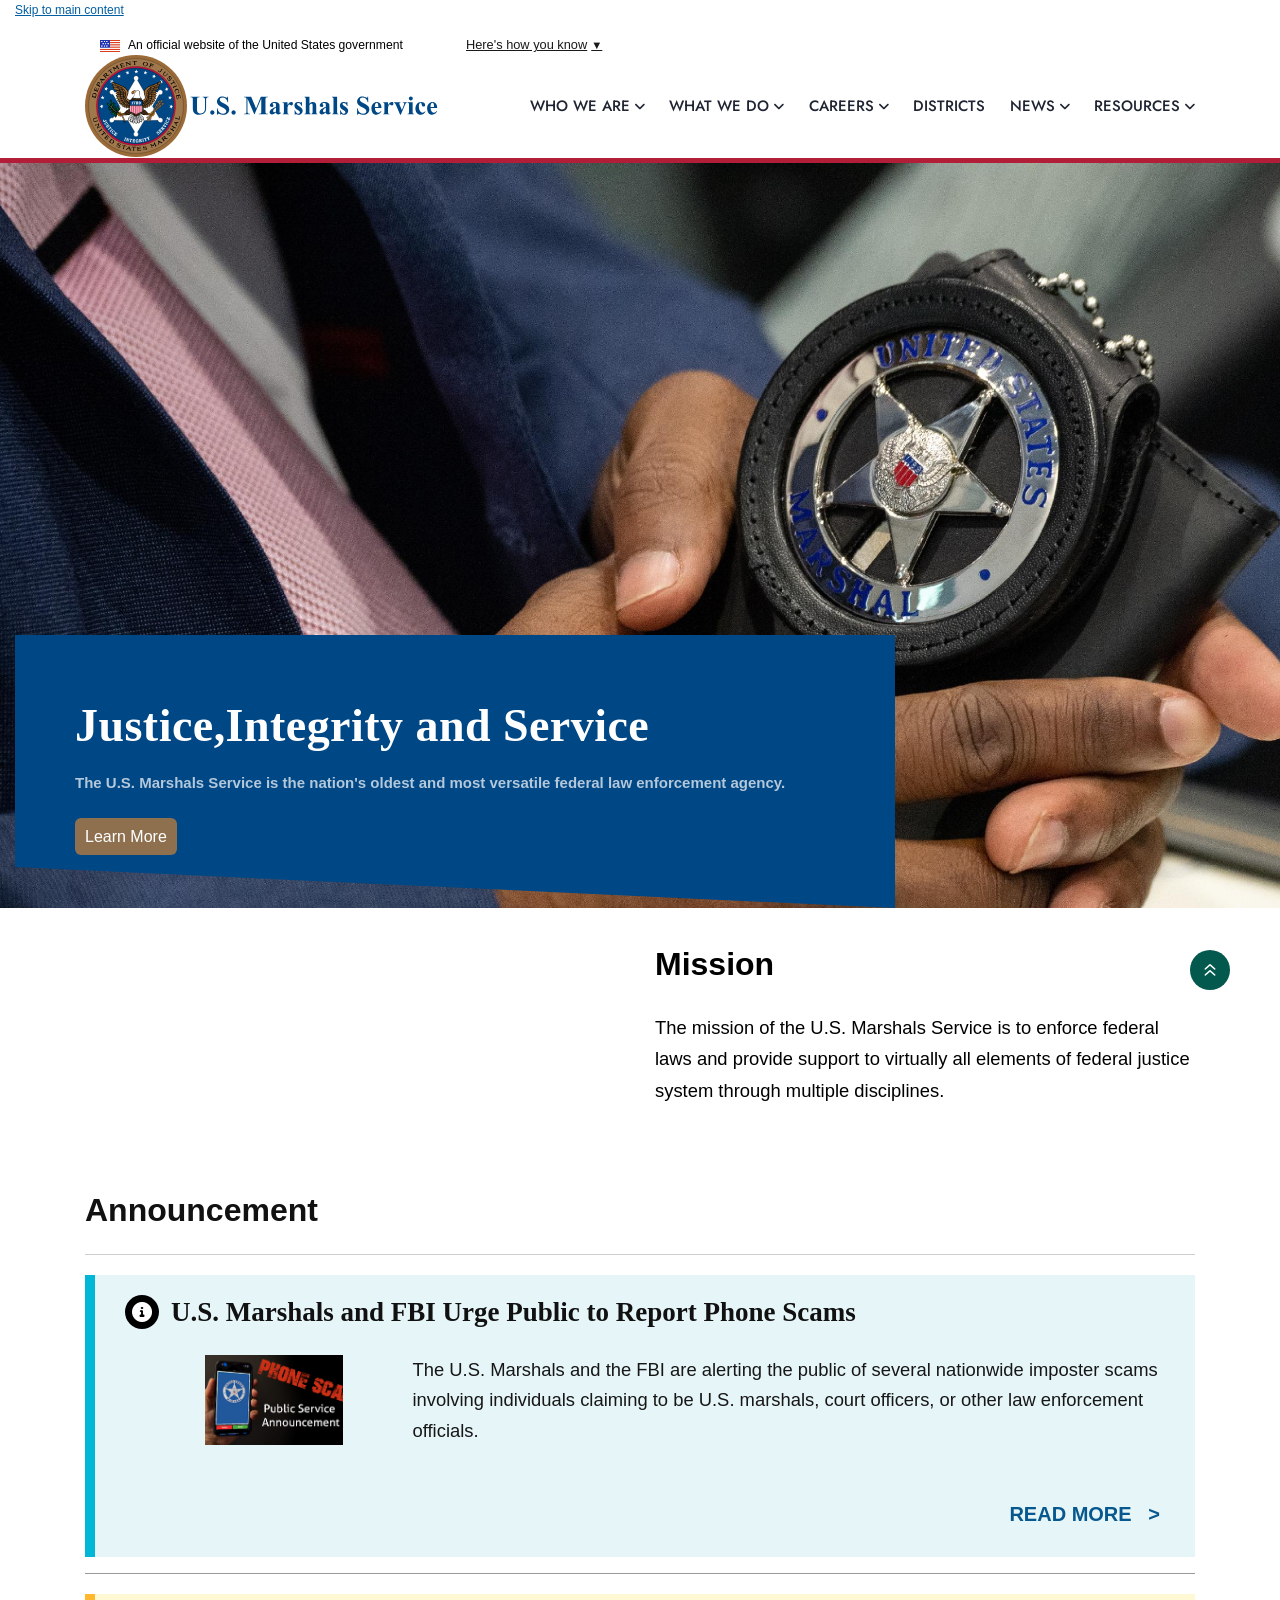
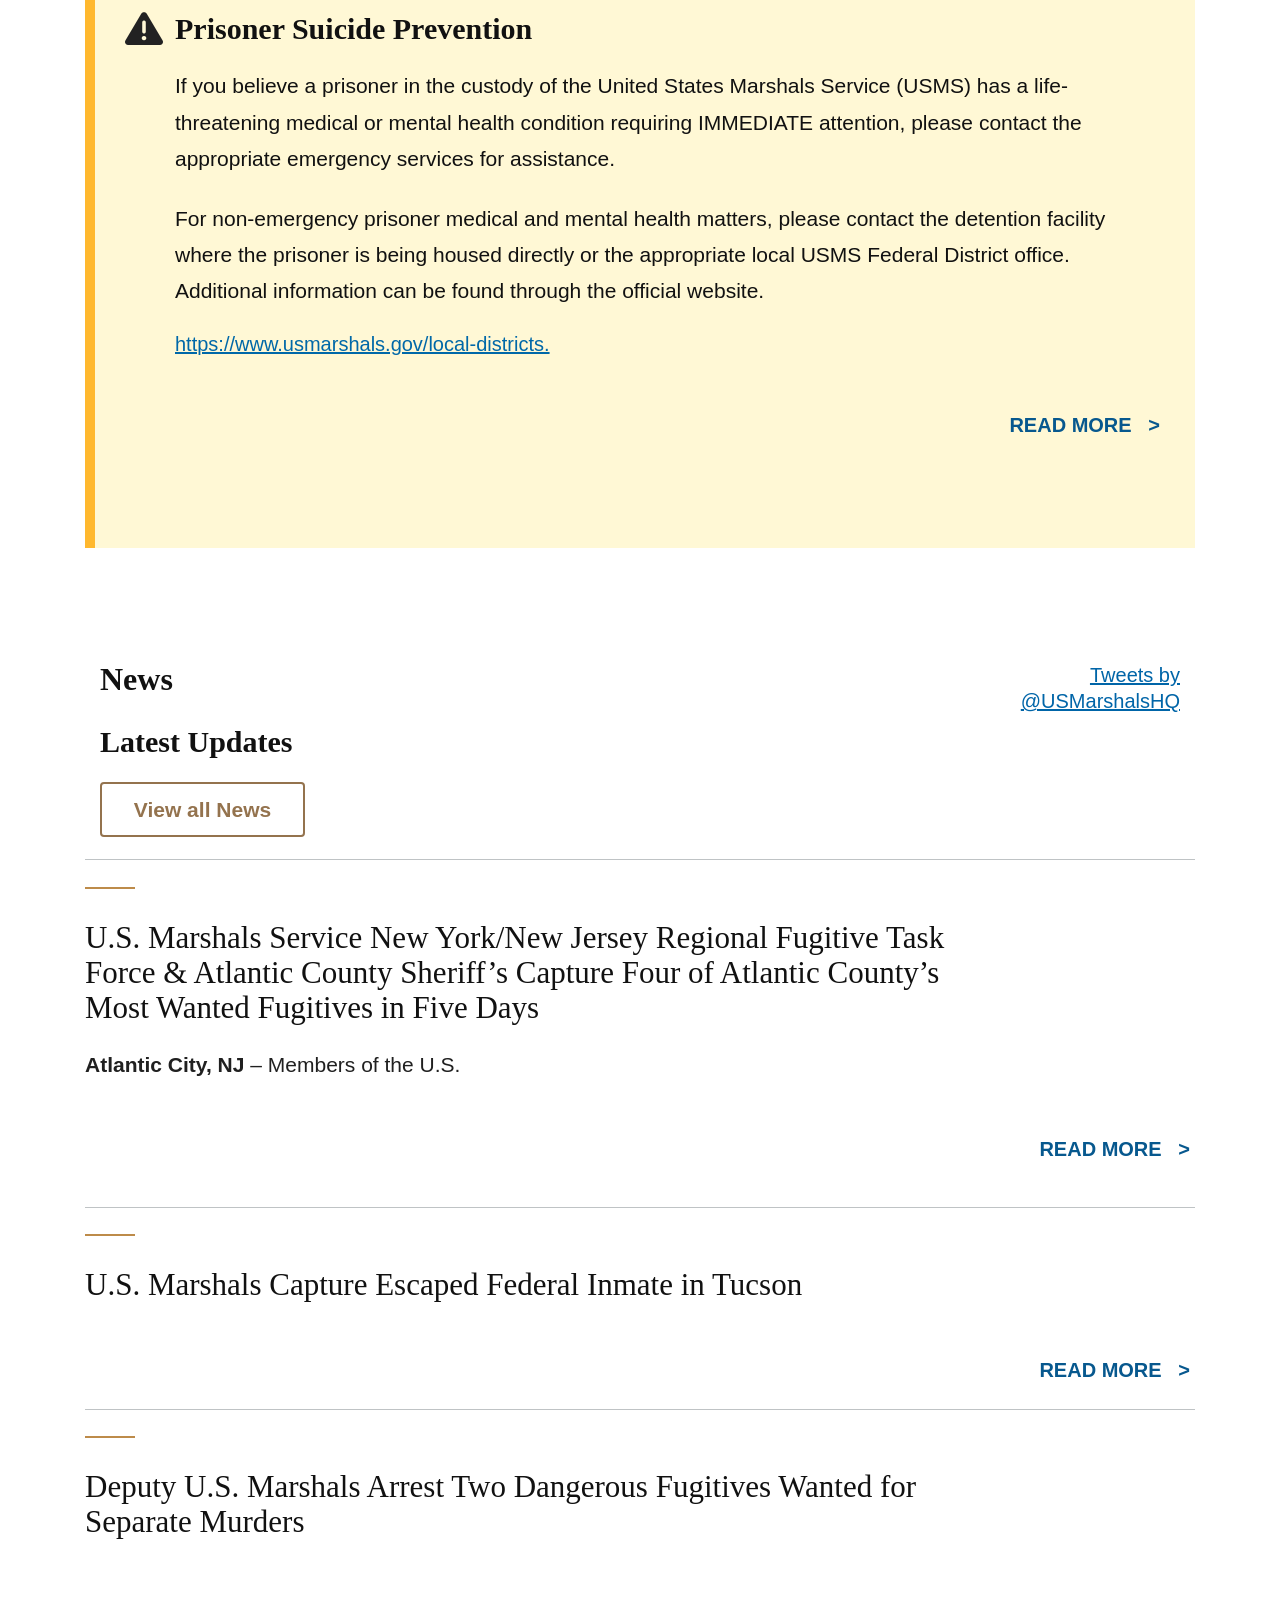
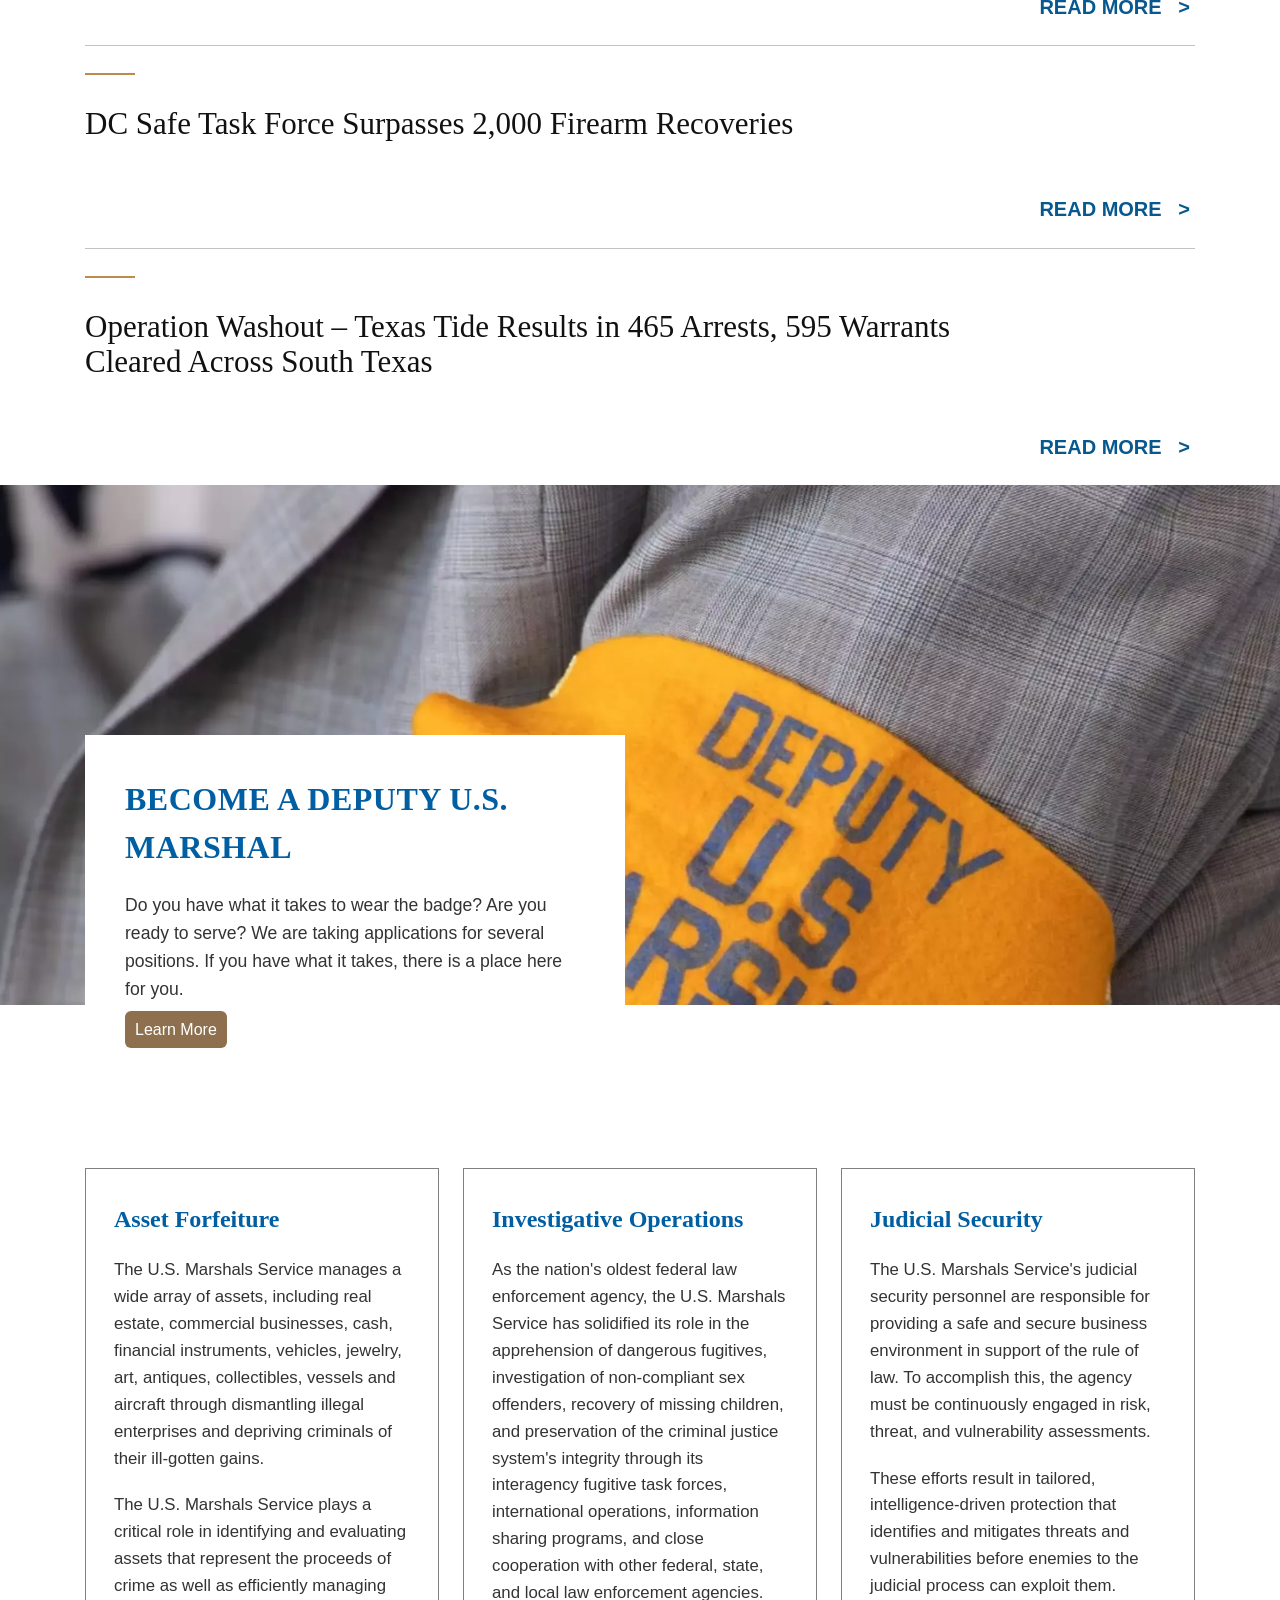
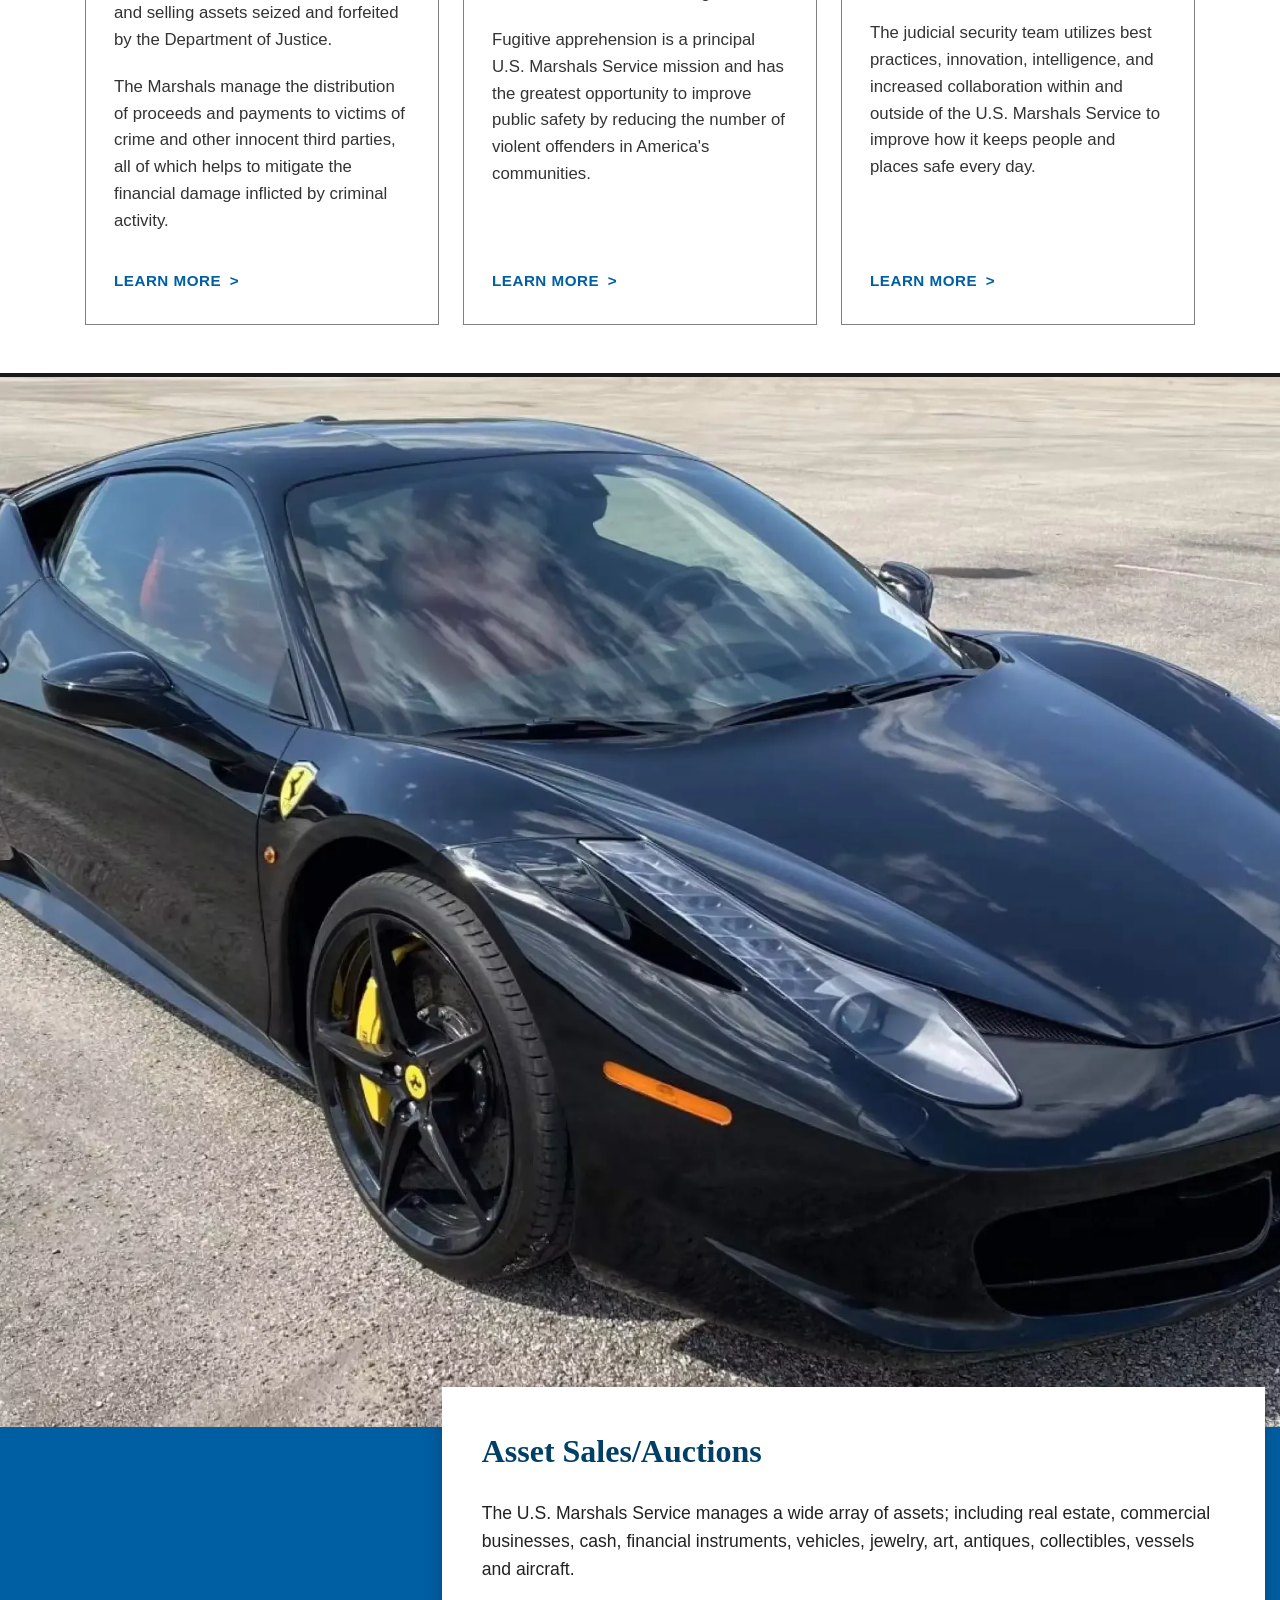
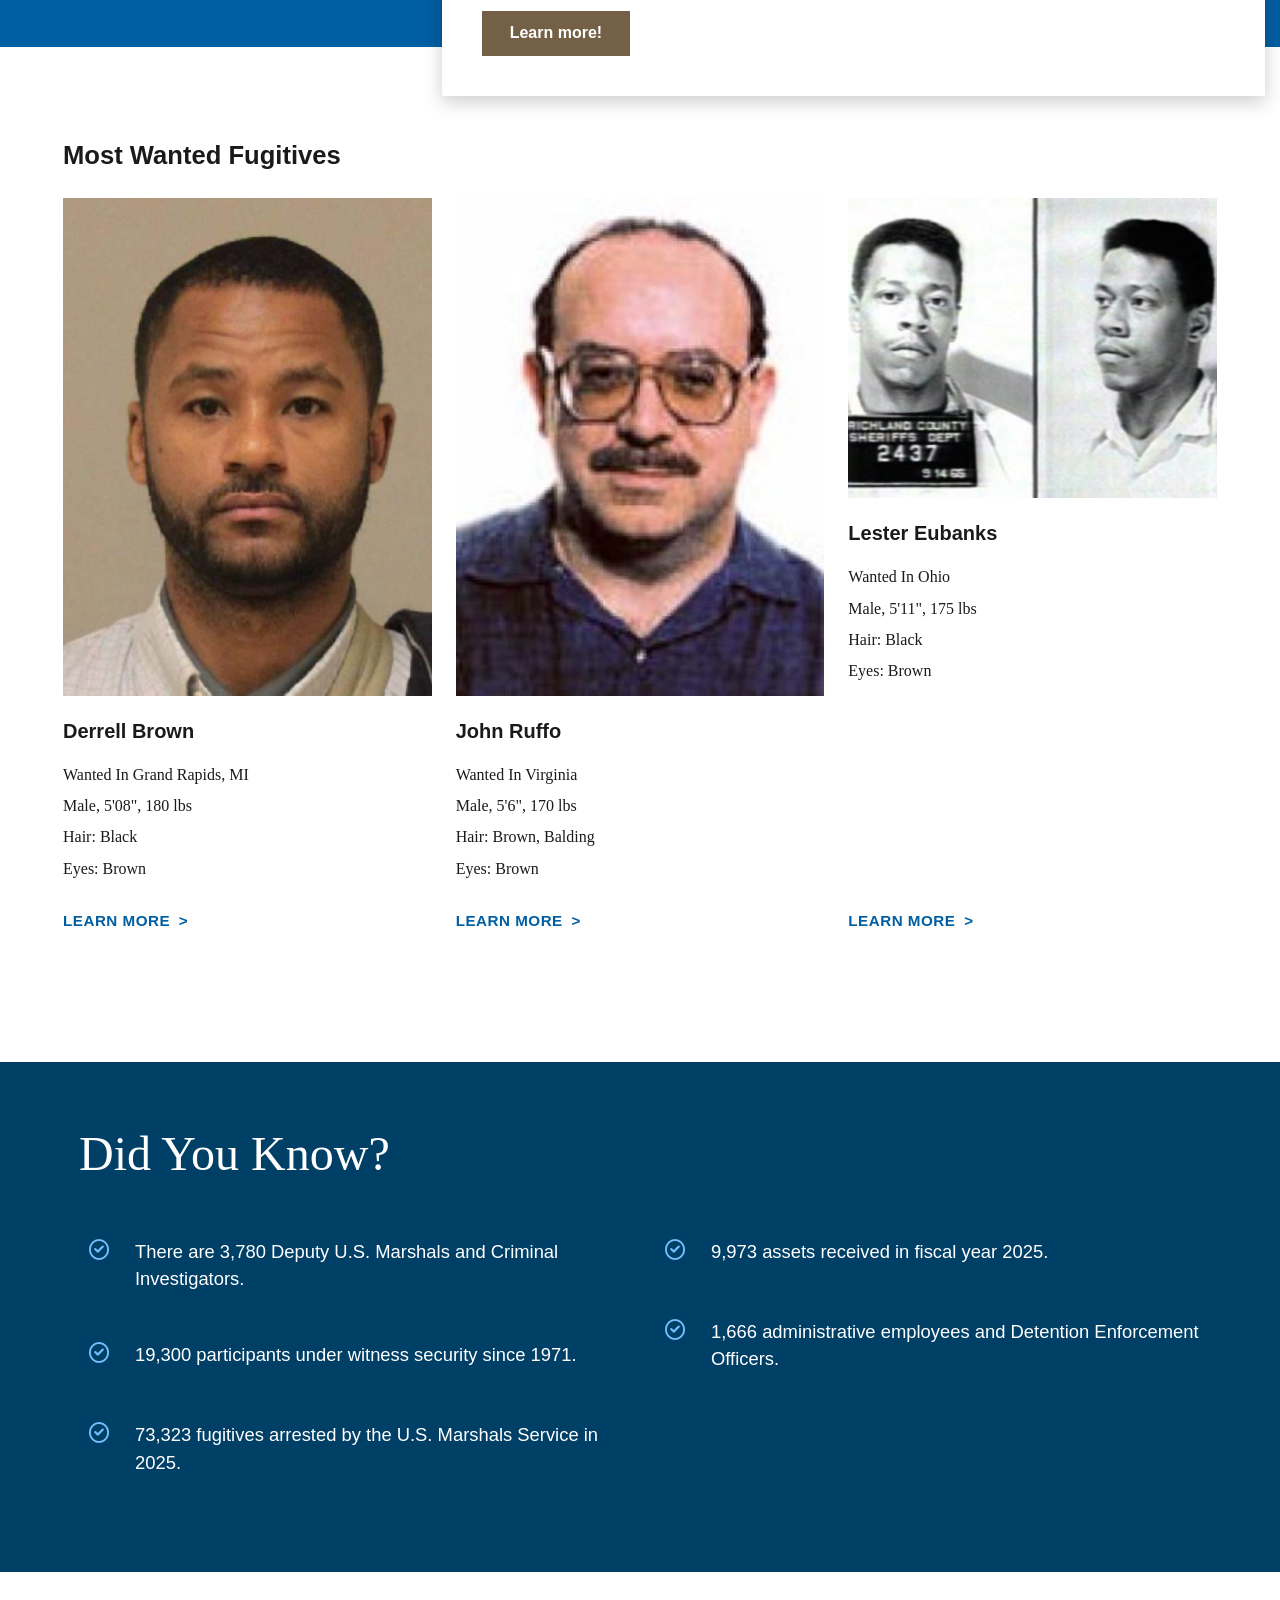
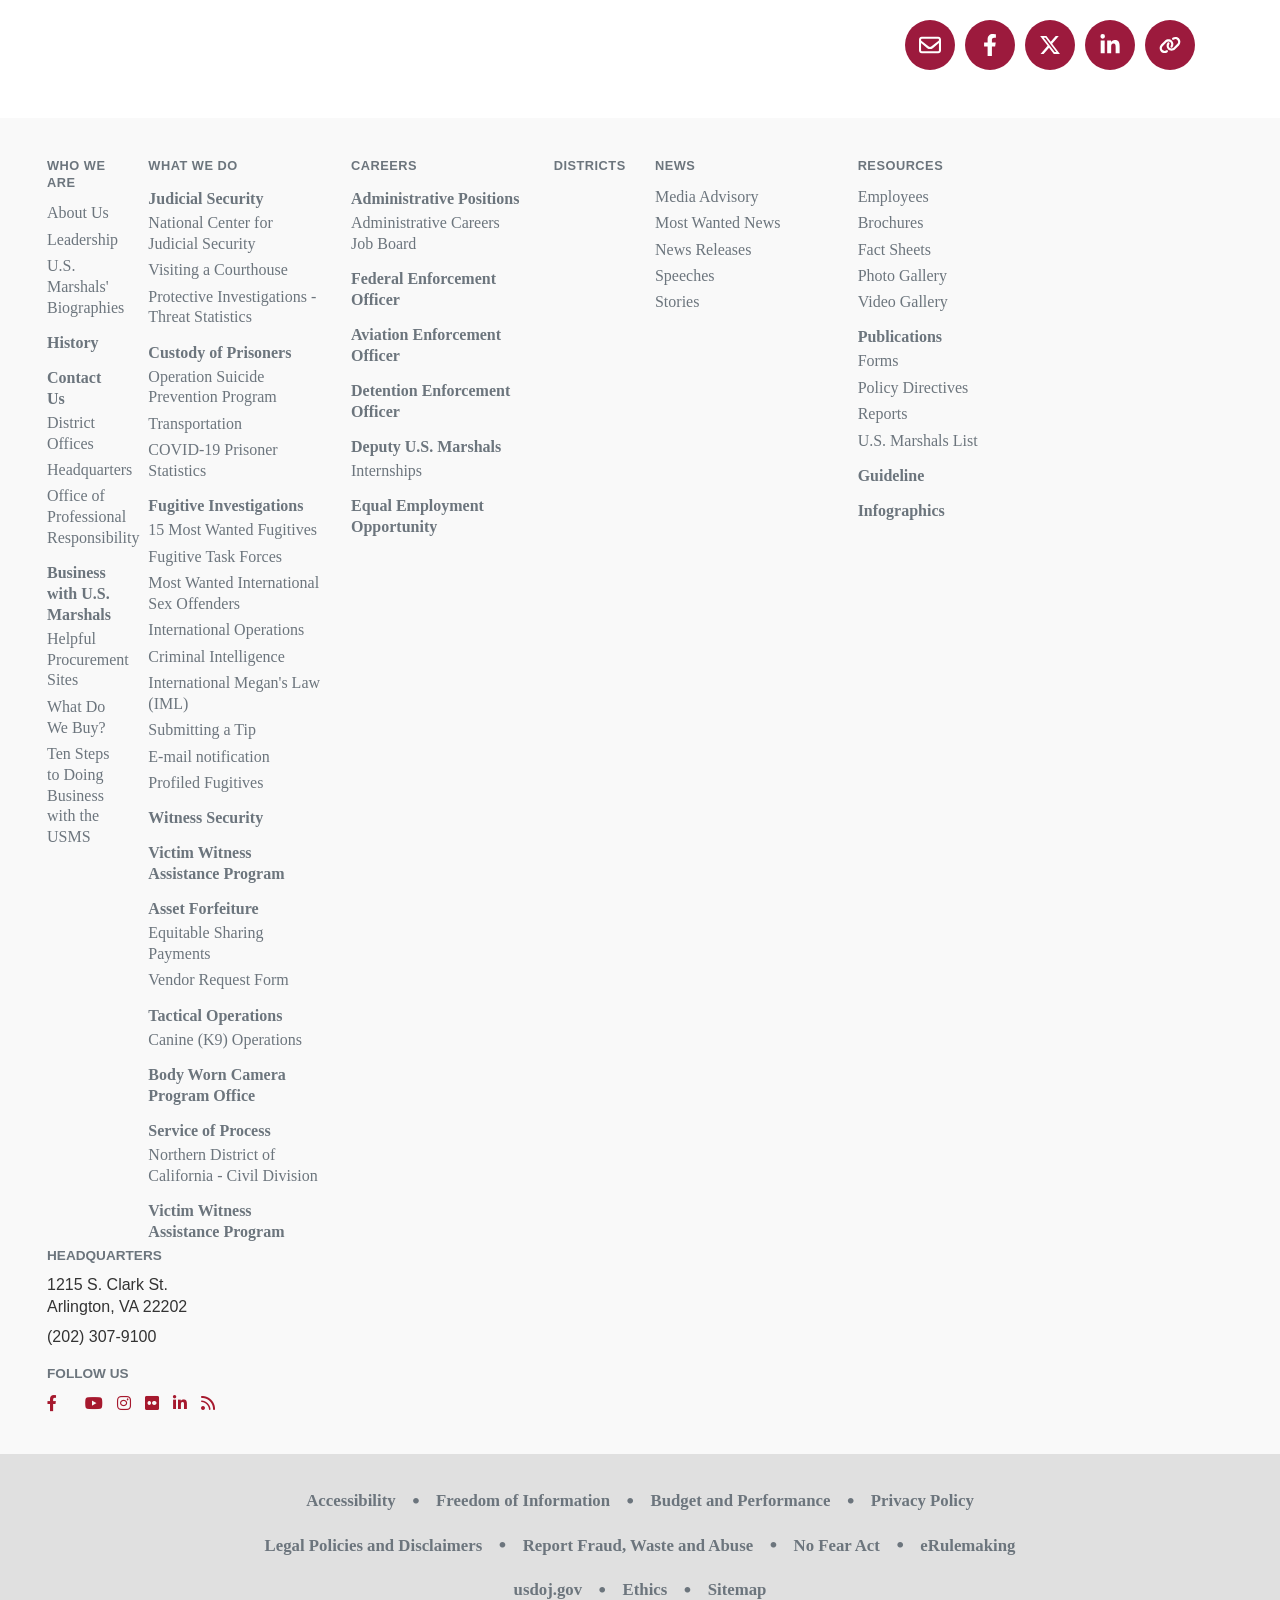
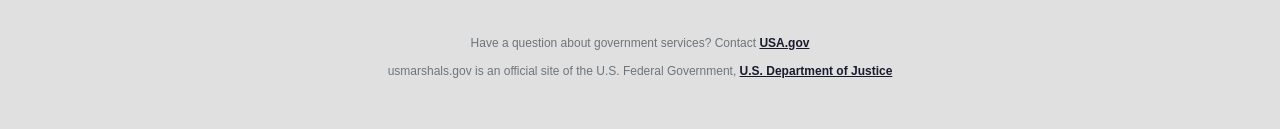
==== index.html @ 450d444a "Initial commit" ====
<!doctype html>
<html class="no-js" lang="zxx">

<head>
  <meta charset="utf-8" />
  <meta http-equiv="x-ua-compatible" content="ie=edge" />
  <title>Home | U.S. Marshals Service</title>
  <meta name="description" content="" />
  <meta name="viewport" content="width=device-width, initial-scale=1" />

  <!-- CSS Here -->
  <link rel="stylesheet" href="assets/css/bootstrap.min.css" />
  <link rel="stylesheet" href="assets/css/font-awesome-pro.css" />
  <link rel="stylesheet" href="assets/css/swiper-bundle.min.css" />
  <link rel="stylesheet" href="assets/css/slick.css" />
  <link rel="stylesheet" href="assets/css/magnific-popup.css" />
  <link rel="stylesheet" href="assets/css/nice-select.css" />
  <link rel="stylesheet" href="assets/css/custom-animation.css" />

  <!-- Theme / Main CSS -->
  <link rel="stylesheet" href="assets/css/spacing.css" />
  <link rel="stylesheet" href="assets/css/main.css" />
</head>
 
<body>
  <!-- back-to-top-start  -->
  <button class="scroll-top scroll-to-target" data-target="html">
    <i class="far fa-angle-double-up"></i>
  </button>
  <!-- back-to-top-end  -->

  <!-- it-offcanvus-area-start -->
  <div class="it-offcanvas-area">
    <div class="itoffcanvas">
      <div class="itoffcanvas__close-btn">
        <button class="close-btn"><i class="fal fa-times"></i></button>
      </div>
      <div class="itoffcanvas__logo">
        <a href="index.html">
          <img src="assets/img/logo/logo-black.png" alt="" />
        </a>
      </div>
      <div class="itoffcanvas__text">
        <p>
          Suspendisse interdum consectetur libero id. Fermentum leo vel orci
          porta non. Euismod viverra nibh cras pulvinar suspen.
        </p>
      </div>
      <div class="it-menu-mobile d-xl-none"></div>
      <div class="itoffcanvas__info">
        <h3 class="offcanva-title">Get In Touch</h3>
        <div class="it-info-wrapper mb-20 d-flex align-items-center">
          <div class="itoffcanvas__info-icon">
            <a href="#"><i class="fal fa-envelope"></i></a>
          </div>
          <div class="itoffcanvas__info-address">
            <span>Email</span>
            <a href="maito:hello@yourmail.com">hello@yourmail.com</a>
          </div>
        </div>
        <div class="it-info-wrapper mb-20 d-flex align-items-center">
          <div class="itoffcanvas__info-icon">
            <a href="#"><i class="fal fa-phone-alt"></i></a>
          </div>
          <div class="itoffcanvas__info-address">
            <span>Phone</span>
            <a href="tel:(00)45611227890">(00) 456 1122 7890</a>
          </div>
        </div>
        <div class="it-info-wrapper mb-20 d-flex align-items-center">
          <div class="itoffcanvas__info-icon">
            <a href="#"><i class="fas fa-map-marker-alt"></i></a>
          </div>
          <div class="itoffcanvas__info-address">
            <span>Location</span>
            <a href="htits://www.google.com/maps/@37.4801311,22.8928877,3z" target="_blank">Riverside 255, San
              Francisco, USA
            </a>
          </div>
        </div>
      </div>
    </div>
  </div>
  <div class="body-overlay"></div>
  <!-- it-offcanvus-area-end -->


  <!-- Top Bar Start -->
  <section>
    <div class="container-fluid">
      <div class="row">
        <div class="col-12 text-start">
          <div class="skip">
            <a href="index.html">
            <p class="skip-it" style="text-decoration: underline; color:#005ea2; cursor:pointer;">Skip to main content</p></a>
          </div>
        </div>
      </div>
    </div>
  </section>

  <!-- top bar end -->

  <!-- Header -->
  <div class="header-area">
    <div class="container">
      <div class="row align-items-center justify-content-center">
        <div class="col-lg-12">
          <div class="container d-flex justify-content-between align-items-center">
            <div class="col-lg-4">
              <div class="d-flex align-items-center gap-2">
                <img src="assets/img/myimages/us_flag.png" alt="U.S. flag" width="20" height="12" />
                <span class="contents">An official website of the United States government</span>
              </div>
            </div>
            <div class="col-lg-8">
              <div class="button d-flex align-items-start gap-2">
                <button class="gov-banner-toggle" type="button" data-bs-toggle="collapse"
                  data-bs-target="#govBannerCollapse" aria-expanded="false" aria-controls="govBannerCollapse">
                  Here's how you know
                  <span class="caret">&#9660;</span>
                </button>
              </div>
            </div>
          </div>

          <!-- Collapsible details -->
          <div class="collapse" id="govBannerCollapse">
            <div class="gov-banner-details">
              <div class="container">
                <div class="row g-4">
                  <div class="col-md-6 d-flex gap-2">
                    <div class="icon-circle">
                      <img src="assets/img/myimages/icon-dot-gov.svg" alt="Lock Icon" />
                    </div>
                    <div>
                      <h3 class="feedral">The .gov means it's official.</h3>
                      <p class="feedral">
                        Federal government websites often end in .gov or .mil.
                        Before sharing sensitive information, make sure you're
                        on a federal government site.
                      </p>
                    </div>
                  </div>
                  <div class="col-md-6 d-flex gap-2">
                    <div class="icon-circle">
                      <img src="assets/img/myimages/icon-https.svg" alt="Lock Icon" />
                    </div>
                    <div>
                      <h3>The site is secure.</h3>
                      <p class="feedral">
                        The <strong>https://</strong> ensures that you are
                        connecting to the official website and that any
                        information you provide is encrypted and transmitted
                        securely.
                      </p>
                    </div>
                  </div>
                </div>
              </div>
            </div>
          </div>
        </div>
      </div>
    </div>
  </div>
  <!-- End Header -->


  <!-- header-area-start -->
  <div id="header-sticky" class="it-header-area it-header-2-style-2 it-header-ptb p-relative">
    <div class="container">
      <div class="row align-items-center">
        <div class="col-xxl-3 col-xl-3 col-lg-3 col-md-3 col-6">
          <div class="it-header-logo d-flex">
            <img src="assets/img/myimages/logo-us-marshal.svg" width="40%" height="30%" alt="dgdg" />
            <img src="assets/img/myimages/us-marshals-service.svg">
          </div>
        </div>
        <div class="col-xxl-9 col-xl-9 d-none d-xl-block">
          <div class="it-header-menu it-header-dropdown">
            <nav class="it-menu-content">
              <ul class="mylists" style="margin-left:auto; width:fit-content;">
                <li class="has-dropdown p-static">
                  <a href="#">WHO WE ARE</a>
                  <div class="it-submenu submenu it-megamenu-wrap">
                    <div class="row gx-50">
                      <div class="col-xl-3">
                        <div class="it-megamenu-item">
                          <h4 class="it-megamenu-title">Who We Are</h4>
                          <ul>
                            <div class="sideimage" style="border-right:3px;">
                              <img src="assets/img/myimages/usms-235.jpg">
                            </div>
                          </ul>
                        </div>
                      </div>
                      <div class="col-xl-3">
                        <div class="it-megamenu-item">
                          <h4 class="it-megamenu-title">About Us</h4>
                          <ul>
                            <li><a href="index.html">Leadership</a></li>
                            <li>
                              <a href="index.html">US Marshal's <br> Biographies</a>
                            </li>
                            <li>
                              <a href="index.html">History</a>
                            </li>

                          </ul>
                        </div>
                      </div>
                      <div class="col-xl-3">
                        <div class="it-megamenu-item">
                          <h4 class="it-megamenu-title">Contact Us</h4>
                          <ul>
                            <li><a href="index.html">District Offices</a></li>
                            <li><a href="index.html">Headquarters</a></li>
                            <li>
                              <a href="index.html">Office of Professional <br> Responsibility</a>
                            </li>
                            
                          </ul>
                        </div>
                      </div>
                      <div class="col-xl-3">
                        <div class="it-megamenu-item">
                          <h4 class="it-megamenu-title">Business With U.S <br> Marshals</h4>
                          <ul>
                            <li><a href="index.html">Helpful Procurement <br> Sites</a></li>
                            <li>
                              <a href="index.html">What Do We Buy?</a>
                            </li>
                            <li>
                              <a href="index.html">Ten Steps Of Doing <br> The Business With <br> USMS</a>
                            </li>

                          </ul>
                        </div>
                      </div>
                    </div>
                  </div>
                </li>
                <li class="has-dropdown p-static">
                  <a href="courses-v1.html">WHAT WE DO</a>
                  <div class="it-submenu submenu it-megamenu-wrap">
                    <div class="row gx-50">
                      <div class="col-xl-3">
                        <div class="it-megamenu-item">
                          <h4 class="it-megamenu-title">WHAT WE DO</h4>
                          <ul>
                            <div class="myimge">
                              <img src="assets/img/myimages/what-we-do-600x360.jpg">
                            </div>
                          </ul>
                        </div>
                      </div>
                      <div class="col-xl-3">
                        <div class="it-megamenu-item">
                          <h4 class="it-megamenu-title">Judicial Security</h4>
                          <ul>
                            <li>
                              <a href="index.html">National Center For <br> Judicial Security</a>

                            </li>
                            <li>
                              <a href="index.html">Visitiong a Courthouse</a>
                            </li>
                            <li>
                              <a href="index.html">Protective <br>Investigations-Threat <br> Statistics</a>
                            </li>
                            <li>
                              <a href="index.html">Custody Of <br> Prisoners</a>
                            </li>
                            <li>
                              <a href="index.html">Operation</a>
                            </li>
                            <li>
                              <a href="index.html">Suicide Prevention <br>Program</a>
                            </li>
                            <li>
                              <a href="index.html">Transportation</a>
                            </li>
                            <li>
                              <a href="index.html">Covid 19 Prisoner <br> Statistics</a>
                            </li>
                          </ul>
                        </div>
                      </div>
                      <div class="col-xl-3">
                        <div class="it-megamenu-item">
                          <h4 class="it-megamenu-title">
                            15 Most Wanted <br>Fugitives
                          </h4>
                          <ul>
                            <li>
                              <a href="courses-list-sidebar.html">Fugitive Task Forces</a>
                            </li>
                            <li>
                              <a href="index.html">Most Wanted International Sex Offenders</a>
                            </li>
                            <li>
                              <a href="index.html">International Operations</a>
                            </li>
                            <li>
                              <a href="index.html">Criminal Intelligence</a>
                            </li>
                            <li>
                              <a href="index.html">International Megan's Law(IML)</a>
                            </li>
                            <li>
                              <a href="index.html">Submitting a Tip</a>
                            </li>
                            <li>
                              <a href="index.html">E-mail Notification</a>
                            </li>
                            <li>
                              <a href="index.html">Profiled Fugitives</a>
                            </li>
                            <li>
                              <a href="index.html">Witness Security</a>
                            </li>
                            <li>
                              <a href="index.html">Victim Witness</a>
                            </li>
                            <li>
                              <a href="index.html">Asset Forfeiture</a>
                            </li>
                            <li>
                              <a href="index.html">Equitable Sharing Payments</a>
                            </li>
                            <li>
                              <a href="index.html">Vendor Request Form</a>
                            </li>
                            <li>
                              <a href="index.html">Tactical Operations</a>
                            </li>
                            <li>
                              <a href="index.html">Canine (K9) Operations</a>
                            </li>
                          </ul>
                        </div>
                      </div>
                      <div class="col-xl-3">
                        <div class="it-megamenu-item">
                          <h4 class="it-megamenu-title">
                            Body Worn Camera Program Office
                          </h4>
                          <ul>
                            <li>
                              <a href="index.html">Service Of Process</a>
                            </li>
                            <li>
                              <a href="index.html">Northern District Of California-Civil Division</a>
                            </li>
                            <li>
                              <a href="index.html">Victim Witness Assistance Progrm</a>
                            </li>

                          </ul>
                        </div>
                      </div>
                    </div>
                  </div>
                </li>
                <li class="has-dropdown p-static">
                  <a href="index.html">CAREERS</a>
                  <div class="it-submenu submenu it-megamenu-wrap">
                    <div class="row gx-50">
                      <div class="col-xl-3">
                        <div class="it-megamenu-item">
                          <h4 class="it-megamenu-title">CAREERS</h4>
                          <ul>
                            <img src="assets/img/myimages/52118032956_9128aa9479_o.jpg">
                          </ul>
                        </div>
                      </div>
                      <div class="col-xl-3">
                        <div class="it-megamenu-item">
                          <h4 class="it-megamenu-title">Administrative Positions</h4>
                          <ul>
                            <li>
                              <a href="index.html">Federal Enforcement Officer</a>
                            </li>

                          </ul>
                        </div>
                      </div>
                      <div class="col-xl-3">
                        <div class="it-megamenu-item">
                          <h4 class="it-megamenu-title">
                            Aviation Enforcement Officer
                          </h4>
                          <ul>
                            <li>
                              <a href="index.html">Detention Enforcement Officer</a>
                            </li>

                          </ul>
                        </div>
                      </div>
                      <div class="col-xl-3">
                        <div class="it-megamenu-item">
                          <h4 class="it-megamenu-title">
                            Deputy U.S. Marshals
                          </h4>
                          <ul>
                            <li>
                              <a href="index.html">Internships</a>
                            </li>
                            <li>
                              <a href="index.html">Equal Employment Opportunity</a>
                            </li>

                          </ul>
                        </div>
                      </div>
                    </div>
                  </div>
                </li>
                <li class="dropdown">
                  <a href="ghj">DISTRICTS</a>
                </li>
                <li class="has-dropdown p-static">
                  <a href="index.html">NEWS</a>
                  <div class="it-submenu submenu it-megamenu-wrap">
                    <div class="row gx-50">
                      <div class="col-xl-3">
                        <div class="it-megamenu-item">
                          <h4 class="it-megamenu-title">NEWS</h4>
                          <ul>
                            <img src="assets/img/myimages/news-600x360.jpg">
                          </ul>
                        </div>
                      </div>
                      <div class="col-xl-3">
                        <div class="it-megamenu-item">
                          <h4 class="it-megamenu-title">Media Advisory </h4>

                        </div>
                      </div>
                      <div class="col-xl-3">
                        <div class="it-megamenu-item">
                          <h4 class="it-megamenu-title">
                            Most Wanted News
                          </h4>

                        </div>
                      </div>
                      <div class="col-xl-3">
                        <div class="it-megamenu-item">
                          <h4 class="it-megamenu-title">
                            News Releases
                          </h4>

                        </div>
                      </div>
                    </div>
                  </div>
                </li>
                <li class="has-dropdown p-static">
                  <a href="index.html">RESOURCES</a>
                  <div class="it-submenu submenu it-megamenu-wrap">
                    <div class="row gx-50">
                      <div class="col-xl-3">
                        <div class="it-megamenu-item">
                          <h4 class="it-megamenu-title">RESOURCES</h4>
                          <ul>
                            <img src="assets/img/myimages/resources-600x360.jpg">
                          </ul>
                        </div>
                      </div>
                      <div class="col-xl-3">
                        <div class="it-megamenu-item">

                          <ul>
                            <li>
                              <a href="index.html">Employees</a>
                            </li>
                            <li>
                              <a href="index.html">Brochures</a>
                            </li>
                            <li>
                              <a href="index.html">Fact Sheets</a>
                            </li>
                            <li>
                              <a href="index.html">Photo Gallery</a>
                            </li>
                          </ul>
                        </div>
                      </div>
                      <div class="col-xl-3">
                        <div class="it-megamenu-item">

                          <ul>
                            <li>
                              <a href="index.html">Video Gallery</a>
                            </li>
                            <li>
                              <a href="index.html">Publications</a>
                            </li>
                            <li>
                              <a href="index.html">Form</a>
                            </li>
                            <li>
                              <a href="index.html">Policy Directives</a>
                            </li>
                            <li>
                              <a href="index.html">Reports</a>
                            </li>
                            <li>
                              <a href="index.html">U.S. Marshal's List</a>
                            </li>
                          </ul>
                        </div>
                      </div>
                      <div class="col-xl-3">
                        <div class="it-megamenu-item">

                          <ul>
                            <li>
                              <a href="index.html">Guideline</a>
                            </li>
                            <li>
                              <a href="index.html">Infographics</a>
                            </li>

                          </ul>
                        </div>
                      </div>
                    </div>
                  </div>
                </li>
              </ul>
            </nav>
          </div>
        </div>
        <div class="col-xxl-0 col-xl-0 col-lg-0 col-md-7 col-6">
          <div class="it-header-2-right-action d-flex justify-content-end align-items-center">



            <div class="it-header-bar d-xl-none">
              <button class="it-menu-bar">
                <span>
                  <i class="fa-light fa-bars-staggered"></i>
                </span>
              </button>
            </div>
          </div>
        </div>
      </div>
    </div>
  </div>
  <!-- header-area-end -->
  </header>
  <!-- header-area-end -->
  <main>

    <!-- hero-area-start -->
    <section class="it-hero-6-area  z-index-2 fix" data-background="assets/img/myimages/marshals-silver-badge_2.jpg"
      style="border-top:5px solid #b21d38;">

      <div class="container">
        <div class="row align-items-center">
          <div class="col-xl-7 col-lg-7">
            <div class="it-hero-6-content"
              style="position:absolute;bottom:0px;left:15px;background-color:#004785 ; padding:60px; min-width: 480px; clip-path: polygon(0 0, 100% 0, 100% 100%, 0 85%);">
              <h1 class="it-hero-6-title wow itfadeUp" data-wow-duration=".9s" data-wow-delay=".3s">Justice,Integrity
                and Service</h1>
              <div class="it-hero-6-text wow itfadeUp" data-wow-duration=".9s" data-wow-delay=".5s">
                <p>The U.S. Marshals Service is the nation's <br> oldest and most versatile federal law <br> enforcement
                  agency.</p>
              </div>
              <div class="it-hero-6-btn wow itfadeUp" data-wow-duration=".9s" data-wow-delay=".7s">
                <a href="index.html" class="it-btn" style="background-color:#8e704f;padding: 10px;
                      border-radius: 6px;
                                              color: white;">
                  <span>
                    <span class="text-1">Learn More</span>
                    <!-- <span class="text-2">Learn More</span> -->
                  </span>

                </a>
              </div>
            </div>
          </div>

        </div>
      </div>
    </section>
    <!-- hero-area-end -->


<!-- Mission Section Start -->
<section class="mission-section">
  <div class="container">
    <div class="row">
      <!-- Right column: Mission text -->
       <div class="col-lg-6"></div>
      <div class="col-12 col-lg-6">
        <div class="mission-content" style="text-align: start;">
          <h2>Mission</h2>
          <p>
            The mission of the U.S. Marshals Service is to enforce federal laws and provide
            support to virtually all elements of federal justice system through multiple disciplines.
          </p>
        </div>
      </div>

    </div>
  </div>
</section>
<!-- Mission Section Ends -->

 

    <!-- Announcement Section -->
<section class="announcement-section">
    <div class="container">

        <div class="announcement-heading">
            <h2>Announcement</h2>
        </div>

        <div class="announcement-box">
            <div class="row align-items-start">

                <!-- Title -->
                <div class="col-12">
                    <div class="announcement-title">
                        <span class="announcement-icon">
                            <i class="fa-solid fa-circle-info"></i>
                        </span>

                        <h3>
                            U.S. Marshals and FBI Urge Public to Report Phone Scams
                        </h3>
                    </div>
                </div>

                <!-- Image -->
                <div class="col-lg-3 col-md-4 col-12">
                    <div class="announcement-image">
                        <img src="./assets/img/myimages/phone-scam.png"
                             alt="Phone Scam Public Service Announcement">
                    </div>
                </div>

                <!-- Content -->
                <div class="col-lg-9 col-md-8 col-12">
                    <div class="announcement-content">

                        <p>
                            The U.S. Marshals and the FBI are alerting the public of
                            several nationwide imposter scams involving individuals
                            claiming to be U.S. marshals, court officers, or other
                            law enforcement officials.
                        </p>

                        <div class="announcement-link">
                            <a href="#">
                                READ MORE &nbsp; >
                                <i class="icofont-simple-right"></i>
                            </a>
                        </div>

                    </div>
                </div>

            </div>
        </div>

    </div>
</section>

<!-- Announcement section end -->


<!-- Prisoner Sections Start -->
 <!-- Alert / Announcement Section -->
<section class="alert-section">
    <div class="container">

        <!-- Top Line -->
        <div class="alert-line"></div>

        <!-- Alert Box -->
        <div class="alert-box">

            <div class="row">

                <!-- Heading -->
                <div class="col-12">
                    <div class="alert-title">
                        <i class="fa-solid fa-triangle-exclamation"></i>
                        <h2>Prisoner Suicide Prevention</h2>
                    </div>
                </div>

                <!-- Content -->
                <div class="col-12">
                    <div class="alert-text">

                        <p>
                            If you believe a prisoner in the custody of the United States
                            Marshals Service (USMS) has a life-threatening medical or mental
                            health condition requiring IMMEDIATE attention, please contact
                            the appropriate emergency services for assistance.
                        </p>

                        <p>
                            For non-emergency prisoner medical and mental health matters,
                            please contact the detention facility where the prisoner is
                            being housed directly or the appropriate local USMS Federal
                            District office. Additional information can be found through
                            the official website.
                        </p>

                        <a href="https://www.usmarshals.gov/local-districts." class="alert-url">
                            https://www.usmarshals.gov/local-districts.
                        </a>

                    </div>
                </div>

                <!-- Read More -->
                <div class="announcement-link">
                            <a href="#">
                                READ MORE &nbsp; >
                                <i class="icofont-simple-right"></i>
                            </a>
                        </div>

            </div>

        </div>

    </div>
</section>

<!-- Prisoner Section End -->


 
<!-- ================= NEWS SECTION START ================= -->
<section class="news-section">
    <div class="container news-container">

        <!-- Top Heading Row -->
        <div class="row align-items-start news-top-row">

            <!-- Left Heading -->
            <div class="col-lg-9 col-md-9 col-12">
                <h2 class="news-title">News</h2>

                <h3 class="latest-title">Latest Updates</h3>

                <a href="#" class="view-news-btn">
                    View all News
                </a>
            </div>

            <!-- Twitter Link -->
            <div class="col-lg-3 col-md-3 col-12 text-lg-end twitter-column">
                <a href="#" class="twitter-link">
                    Tweets by @USMarshalsHQ
                </a>
            </div>

        </div>


        <!-- News List -->
        <div class="row">
            <div class="col-12">

                <!-- News Item 1 -->
                <article class="news-item">

                    <div class="news-accent"></div>

                    <div class="row">
                        <div class="col-lg-10 col-md-9 col-12">

                            <h4 class="news-heading">
                                U.S. Marshals Service New York/New Jersey Regional Fugitive Task Force &amp; Atlantic County Sheriff’s Capture Four of Atlantic County’s Most Wanted Fugitives in Five Days
                            </h4>

                            <p class="news-excerpt">
                                <strong>Atlantic City, NJ</strong> – Members of the U.S.
                            </p>

                        </div>

                       <div class="announcement-link">
                            <a href="#">
                                READ MORE &nbsp; >
                                <i class="icofont-simple-right"></i>
                            </a>
                        </div>
                    </div>

                </article>


                <!-- News Item 2 -->
                <article class="news-item">

                    <div class="news-accent"></div>

                    <div class="row align-items-center">

                        <div class="col-lg-10 col-md-9 col-12">

                            <h4 class="news-heading">
                                U.S. Marshals Capture Escaped Federal Inmate in Tucson
                            </h4>

                        </div>

                       <div class="announcement-link">
                            <a href="#">
                                READ MORE &nbsp; >
                                <i class="icofont-simple-right"></i>
                            </a>
                        </div>

                    </div>

                </article>


                <!-- News Item 3 -->
                <article class="news-item">

                    <div class="news-accent"></div>

                    <div class="row align-items-center">

                        <div class="col-lg-10 col-md-9 col-12">

                            <h4 class="news-heading">
                                Deputy U.S. Marshals Arrest Two Dangerous Fugitives Wanted for Separate Murders
                            </h4>

                        </div>

                        <div class="announcement-link">
                            <a href="#">
                                READ MORE &nbsp; >
                                <i class="icofont-simple-right"></i>
                            </a>
                        </div>

                    </div>

                </article>
                <!-- News Item 3 End -->

                <!-- News Item 4 Start-->
                <article class="news-item">

                    <div class="news-accent"></div>

                    <div class="row align-items-center">

                        <div class="col-lg-10 col-md-9 col-12">

                            <h4 class="news-heading">
                                DC Safe Task Force Surpasses 2,000 Firearm Recoveries
                            </h4>

                        </div>

                        <div class="announcement-link">
                            <a href="#">
                                READ MORE &nbsp; >
                                <i class="icofont-simple-right"></i>
                            </a>
                        </div>

                    </div>

                </article>
                <!-- News Item 4 End -->


                <!-- News Item 5 Start -->
                <article class="news-item">

                    <div class="news-accent"></div>

                    <div class="row align-items-center">

                        <div class="col-lg-10 col-md-9 col-12">

                            <h4 class="news-heading">
                                Operation Washout – Texas Tide Results in 465 Arrests, 595 Warrants Cleared Across South Texas

                            </h4>

                        </div>

                        <div class="announcement-link">
                            <a href="#">
                                READ MORE &nbsp; >
                                <i class="icofont-simple-right"></i>
                            </a>
                        </div>

                    </div>

                </article>
                <!-- News Item 5 End -->


            </div>
        </div>

    </div>
</section>
<!-- ================= NEWS SECTION END ================= -->



<!-- Career SECTION Start -->
<section class="hero-section">
  <div class="container-fluid p-0">
    <div class="row g-0">
      <div class="col-12">
        <!-- image is the section background; this column just establishes height -->
        <div style="min-height:520px;"></div>
      </div>
    </div>
  </div>
</section>

<!-- INFO CARD (overlapping the image, positioned at bottom-left) -->
<div class="container">
  <div class="row">
    <div class="col-12 col-md-8 col-lg-6">
      <div class="hero-card-wrapper">
        <div class="hero-info-card">
          <h2 class="deputy-run">Become a Deputy U.S. Marshal</h2>
          <p class="myparasa">
            Do you have what it takes to wear the badge? Are you ready to serve? We are taking applications for several positions. If you have what it takes, there is a place here for you.
          </p>


           <div class="it-hero-6-btn wow itfadeUp mt-3">
                <a href="courses-v8.html" class="it-btn" style="background-color:#8e704f;padding: 10px;
    border-radius: 6px;
    color: white;">
                  <span>
                    <span class="text-1">Learn More</span>
                    <!-- <span class="text-2">Learn More</span> -->
                  </span>

                </a>
              </div>
        </div>
        
        
      </div>
    </div>
  </div>
</div>

<!-- Spacer to prevent overlap with next content -->
<div class="hero-spacer"></div>

<!-- Career Section End -->

<!-- Table SectionStart -->
 <section class="program-section">
  <div class="container">
    <div class="row g-4">

      <!-- Card 1: Asset Forfeiture -->
      <div class="col-12 col-md-4">
        <div class="program-card">
          <h3>Asset Forfeiture</h3>
          <p class="myparasa">
            The U.S. Marshals Service manages a wide array of assets, including real estate,
            commercial businesses, cash, financial instruments, vehicles, jewelry, art, antiques,
            collectibles, vessels and aircraft through dismantling illegal enterprises and depriving
            criminals of their ill-gotten gains.
          </p>
          <p class="myparasa">
            The U.S. Marshals Service plays a critical role in identifying and evaluating assets that
            represent the proceeds of crime as well as efficiently managing and selling assets
            seized and forfeited by the Department of Justice.
          </p>
          <p class="myparasa">
            The Marshals manage the distribution of proceeds and payments to victims of crime
            and other innocent third parties, all of which helps to mitigate the financial damage
            inflicted by criminal activity.
          </p>
          <div class="learn-more" style="color:#005ea2;font-weight: 500;">
            <a href="#">LEARN MORE <span class="chevron">&gt;</span></a>
          </div>
        </div>
      </div>

      <!-- Card 2: Investigative Operations -->
      <div class="col-12 col-md-4">
        <div class="program-card">
          <h3>Investigative Operations</h3>
          <p class="myparasa">
            As the nation's oldest federal law enforcement agency, the U.S. Marshals
            Service has solidified its role in the apprehension of dangerous fugitives,
            investigation of non-compliant sex offenders, recovery of missing children, and
            preservation of the criminal justice system's integrity through its interagency fugitive task
            forces, international operations, information sharing programs, and close cooperation
            with other federal, state, and local law enforcement agencies.
          </p>
          <p class="myparasa">
            Fugitive apprehension is a principal U.S. Marshals Service mission and has the
            greatest opportunity to improve public safety by reducing the number of violent offenders
            in America's communities.
          </p>
          <div class="learn-more" style="color:#005ea2;font-weight: 500;">
            <a href="#">LEARN MORE <span class="chevron">&gt;</span></a>
          </div>
        </div>
      </div>

      <!-- Card 3: Judicial Security -->
      <div class="col-12 col-md-4">
        <div class="program-card">
          <h3>Judicial Security</h3>
          <p class="myparasa">
            The U.S. Marshals Service's judicial security personnel are responsible for providing a
            safe and secure business environment in support of the rule of law. To accomplish this,
            the agency must be continuously engaged in risk, threat, and vulnerability assessments.
          </p>
          <p class="myparasa">
            These efforts result in tailored, intelligence-driven protection that identifies and mitigates
            threats and vulnerabilities before enemies to the judicial process can exploit them.
          </p>
          <p class="myparasa">
            The judicial security team utilizes best practices, innovation, intelligence, and
            increased collaboration within and outside of the U.S. Marshals Service to improve how it
            keeps people and places safe every day.
          </p>
          <div class="learn-more" style="color:#005ea2;font-weight: 500;">
            <a href="#">LEARN MORE <span class="chevron">&gt;</span></a>
          </div>
        </div>
      </div>

    </div>
  </div>
</section>

<!-- Table Section Ends -->


<!-- Ferrari Section Start -->

<!-- IMAGE HERO -->
<section class="asset-hero"></section>

<!-- BLUE BAND -->
<section class="asset-blue-band" style="background-color:#005ea2;"></section>

<!-- OVERLAPPING WHITE CARD -->
<div class="container-fluid">
  <div class="row">
    <div class="col-12 col-lg-8 offset-lg-4 col-md-9 offset-md-3">
      <div class="asset-card-wrapper">
        <div class="asset-card">
          <h2 class="assest-sales" style="color:#003f66; font-family:Georgia, Times New Roman, serif;">Asset Sales/Auctions</h2>
          <p class="myparasa">
            The U.S. Marshals Service manages a wide array of assets; including real estate, commercial
            businesses, cash, financial instruments, vehicles, jewelry, art, antiques, collectibles, vessels and aircraft.
          </p>
          <a href="#" class="btn-learn-more">Learn more!</a>
        </div>
      </div>
    </div>
  </div>
</div>
<!-- Ferrari Section End -->



<!-- Wanted Section Start -->
 <section class="fugitives-section">
  <div class="container-fluid">
    <h2>Most Wanted Fugitives</h2>

    <div class="row g-4">

      <!-- Card 1: Derrell Brown -->
      <div class="col-12 col-md-4">
        <div class="fugitive-card">
          <img src="./assets/img/myimages/15-most-wanted-derrell-brown.png" alt="Derrell Brown">
          <h3>Derrell Brown</h3>
          <div class="fugitive-info">
            <p class="wanted-in">Wanted In Grand Rapids, MI</p>
            <p class="attribute">Male, 5'08", 180 lbs</p>
            <p class="attribute">Hair: Black</p>
            <p class="attribute">Eyes: Brown</p>
          </div>
          <div class="learn-more" style="color:#005ea2;font-weight: 500;">
            <a href="#">LEARN MORE <span class="chevron">&gt;</span></a>
          </div>
        </div>
      </div>

      <!-- Card 2: John Ruffo -->
      <div class="col-12 col-md-4">
        <div class="fugitive-card">
          <img src="./assets/img/myimages/most-wanted-ruffo-john-glasses-300x400.jpg" alt="John Ruffo">
          <h3>John Ruffo</h3>
          <div class="fugitive-info">
            <p class="wanted-in">Wanted In Virginia</p>
            <p class="attribute">Male, 5'6", 170 lbs</p>
            <p class="attribute">Hair: Brown, Balding</p>
            <p class="attribute">Eyes: Brown</p>
          </div>
          <div class="learn-more" style="color:#005ea2;font-weight: 500;">
            <a href="#">LEARN MORE <span class="chevron">&gt;</span></a>
          </div>
        </div>
      </div>

      <!-- Card 3: Lester Eubanks (two photos side by side) -->
      <div class="col-12 col-md-4">
        <div class="fugitive-card">
          <div class="fugitive-photos-split">
            <img src="./assets/img/myimages/most-wanted-eubanks-lester-edward-richland-county-sheriffs-department.jpg" alt="Lester Eubanks mugshot">
            <!-- <img src="https://images.unsplash.com/photo-1618077360395-f3068be8e001?q=80&w=800&auto=format&fit=crop" alt="Lester Eubanks profile"> -->
          </div>
          <h3>Lester Eubanks</h3>
          <div class="fugitive-info">
            <p class="wanted-in">Wanted In Ohio</p>
            <p class="attribute">Male, 5'11", 175 lbs</p>
            <p class="attribute">Hair: Black</p>
            <p class="attribute">Eyes: Brown</p>
          </div>
          <div class="learn-more" style="color:#005ea2;font-weight: 500;">
            <a href="#">LEARN MORE <span class="chevron">&gt;</span></a>
          </div>
        </div>
      </div>

    </div>

    <!-- Buttons -->
    <div class="fugitives-buttons">
      <a href="#" class="btn-fugitive">View all fugitives</a>
      <a href="#" class="btn-fugitive">Submit a tip</a>
    </div>

  </div>
</section>
<!-- Wanted Secton End -->


<!-- Know Section Start -->
 <section class="diduknow-section" style="background-color: #003f66;">
  <div class="container-fluid">
    <h2>Did You Know?</h2>

    <div class="row">
      <!-- Left column -->
      <div class="col-12 col-lg-6">

        <div class="diduknow-item">
          <span class="check-icon">
             <i class="fa-regular fa-circle-check fa-lg" style="color: rgb(116, 192, 252);"></i>
          </span>
          <p>There are 3,780 Deputy U.S. Marshals and Criminal Investigators.</p>
        </div>

        <div class="diduknow-item">
          <span class="check-icon">
             <i class="fa-regular fa-circle-check fa-lg" style="color: rgb(116, 192, 252);"></i>
          </span>
          
          <p>19,300 participants under witness security since 1971.</p>
        </div>

        <div class="diduknow-item">
          <span class="check-icon">
             <i class="fa-regular fa-circle-check fa-lg" style="color: rgb(116, 192, 252);"></i>
          </span>
          <p>73,323 fugitives arrested by the U.S. Marshals Service in 2025.</p>
        </div>

      </div>

      <!-- Right column -->
      <div class="col-12 col-lg-6">

        <div class="diduknow-item">
          <span class="check-icon">
             <i class="fa-regular fa-circle-check fa-lg" style="color: rgb(116, 192, 252);"></i>
          </span>
          <p>9,973 assets received in fiscal year 2025.</p>
        </div>

        <div class="diduknow-item">
          <span class="check-icon">
             <i class="fa-regular fa-circle-check fa-lg" style="color: rgb(116, 192, 252);"></i>
          </span>
          <p>1,666 administrative employees and Detention Enforcement Officers.</p>
        </div>

      </div>
    </div>

  </div>
</section>
<!-- Know Section End -->

<!-- Icon Section Start -->
<section class="social-media m-5">
  <div class="container">
    <div class="row">
      <div class="col-12">
        <div class="my-box" style="align-items: end; justify-content: end; display: flex; column-gap: 10px;">
 <a href="mailto:youremail@example.com" style="display:inline-flex;align-items:center;justify-content:center;width:50px;height:50px;background-color:#9c1a3d;border-radius:50%;text-decoration:none;">
  <svg viewBox="0 0 512 512" width="22" height="22" fill="#ffffff" xmlns="http://www.w3.org/2000/svg">
    <path d="M64 112c-8.8 0-16 7.2-16 16v22.1L227.4 291.7c16.9 13.1 40.3 13.1 57.2 0L464 150.1V128c0-8.8-7.2-16-16-16H64zM48 212.2V384c0 8.8 7.2 16 16 16H448c8.8 0 16-7.2 16-16V212.2L322 328.8c-38.4 29.7-92.4 29.7-130.7 0L48 212.2zM0 128C0 92.7 28.7 64 64 64H448c35.3 0 64 28.7 64 64V384c0 35.3-28.7 64-64 64H64c-35.3 0-64-28.7-64-64V128z"/>
  </svg>
</a>
<a href="https://facebook.com/yourpage" target="_blank" style="display:inline-flex;align-items:center;justify-content:center;width:50px;height:50px;background-color:#9c1a3d;border-radius:50%;text-decoration:none;">
  <svg viewBox="0 0 320 512" width="22" height="22" fill="#ffffff" xmlns="http://www.w3.org/2000/svg">
    <path d="M279.14 288l14.22-92.66h-88.91v-60.13c0-25.35 12.42-50.06 52.24-50.06h40.42V6.26S260.43 0 225.36 0c-73.22 0-121.08 44.38-121.08 124.72v70.62H22.89V288h81.39v224h100.17V288z"/>
  </svg>
</a>
<a href="https://x.com/yourhandle" target="_blank" style="display:inline-flex;align-items:center;justify-content:center;width:50px;height:50px;background-color:#9c1a3d;border-radius:50%;text-decoration:none;">
  <svg viewBox="0 0 512 512" width="22" height="22" fill="#ffffff" xmlns="http://www.w3.org/2000/svg">
    <path d="M389.2 48h70.6L305.6 224.2 487 464H345L233.7 318.6 106.5 464H35.8L200.7 275.5 26.8 48H172.4L272.9 180.9 389.2 48zM364.4 421.8h39.1L151.1 88h-42L364.4 421.8z"/>
  </svg>
</a>
<a href="https://linkedin.com/in/yourprofile" target="_blank" style="display:inline-flex;align-items:center;justify-content:center;width:50px;height:50px;background-color:#9c1a3d;border-radius:50%;text-decoration:none;">
  <svg viewBox="0 0 448 512" width="22" height="22" fill="#ffffff" xmlns="http://www.w3.org/2000/svg">
    <path d="M100.28 448H7.4V148.9h92.88zm-46.44-340a53.34 53.34 0 1 1 53.34-53.34A53.35 53.35 0 0 1 53.84 108zM447.9 448h-92.68V302.4c0-34.7-.7-79.3-48.3-79.3-48.3 0-55.7 37.7-55.7 76.7V448h-92.8V148.9h89.1v40.8h1.3c12.4-23.5 42.7-48.3 87.9-48.3 94 0 111.3 61.9 111.3 142.3V448z"/>
  </svg>
</a>
<a href="#" style="display:inline-flex;align-items:center;justify-content:center;width:50px;height:50px;background-color:#9c1a3d;border-radius:50%;text-decoration:none;">
  <svg viewBox="0 0 640 512" width="22" height="22" fill="#ffffff" xmlns="http://www.w3.org/2000/svg">
    <path d="M579.8 267.7c56.5-56.5 56.5-148 0-204.5-50-50-128.8-56.5-186.3-15.4l-1.6 1.1c-14.4 10.3-17.7 30.3-7.4 44.6s30.3 17.7 44.6 7.4l1.6-1.1c32.1-22.9 76-19.3 103.8 8.6c31.5 31.5 31.5 82.5 0 114L422.3 334.8c-31.5 31.5-82.5 31.5-114 0c-27.9-27.9-31.5-71.8-8.6-103.8l1.1-1.6c10.3-14.4 6.9-34.4-7.4-44.6s-34.4-6.9-44.6 7.4l-1.1 1.6C206.5 251.2 213 330 263 380c56.5 56.5 148 56.5 204.5 0L579.8 267.7zM60.2 244.3c-56.5 56.5-56.5 148 0 204.5c50 50 128.8 56.5 186.3 15.4l1.6-1.1c14.4-10.3 17.7-30.3 7.4-44.6s-30.3-17.7-44.6-7.4l-1.6 1.1c-32.1 22.9-76 19.3-103.8-8.6C74 372 74 321 105.5 289.5L217.7 177.2c31.5-31.5 82.5-31.5 114 0c27.9 27.9 31.5 71.8 8.6 103.9l-1.1 1.6c-10.3 14.4-6.9 34.4 7.4 44.6s34.4 6.9 44.6-7.4l1.1-1.6C433.5 260.8 427 182 377 132c-56.5-56.5-148-56.5-204.5 0L60.2 244.3z"/>
  </svg>
</a>
        </div>
      </div>
    </div>
  </div>
</section>
<!-- Icon Setion End -->


<!-- Footer 1 Start -->
 <footer class="site-footer">
  <div class="container-fluid">
    <div class="row">

      <!-- WHO WE ARE -->
      <div class="col-sm-12 col-md-4 col-lg-1">
        <div class="col-title">Who We Are</div>
        <ul class="footer-links">
          <li><a href="#">About Us</a></li>
          <li><a href="#">Leadership</a></li>
          <li><a href="#">U.S. Marshals' Biographies</a></li>
        </ul>
        <div class="sub-heading">History</div>
        <div class="sub-heading">Contact Us</div>
        <ul class="footer-links">
          <li><a href="#">District Offices</a></li>
          <li><a href="#">Headquarters</a></li>
          <li><a href="#">Office of Professional Responsibility</a></li>
        </ul>
        <div class="sub-heading">Business with U.S. Marshals</div>
        <ul class="footer-links">
          <li><a href="#">Helpful Procurement Sites</a></li>
          <li><a href="#">What Do We Buy?</a></li>
          <li><a href="#">Ten Steps to Doing Business with the USMS</a></li>
        </ul>
      </div>

      <!-- WHAT WE DO -->
      <div class="col-sm-12 col-md-4 col-lg-2">
        <div class="col-title">What We Do</div>

        <div class="sub-heading">Judicial Security</div>
        <ul class="footer-links">
          <li><a href="#">National Center for Judicial Security</a></li>
          <li><a href="#">Visiting a Courthouse</a></li>
          <li><a href="#">Protective Investigations - Threat Statistics</a></li>
        </ul>

        <div class="sub-heading">Custody of Prisoners</div>
        <ul class="footer-links">
          <li><a href="#">Operation Suicide Prevention Program</a></li>
          <li><a href="#">Transportation</a></li>
          <li><a href="#">COVID-19 Prisoner Statistics</a></li>
        </ul>

        <div class="sub-heading">Fugitive Investigations</div>
        <ul class="footer-links">
          <li><a href="#">15 Most Wanted Fugitives</a></li>
          <li><a href="#">Fugitive Task Forces</a></li>
          <li><a href="#">Most Wanted International Sex Offenders</a></li>
          <li><a href="#">International Operations</a></li>
          <li><a href="#">Criminal Intelligence</a></li>
          <li><a href="#">International Megan's Law (IML)</a></li>
          <li><a href="#">Submitting a Tip</a></li>
          <li><a href="#">E-mail notification</a></li>
          <li><a href="#">Profiled Fugitives</a></li>
        </ul>

        <div class="sub-heading">Witness Security</div>

        <div class="sub-heading">Victim Witness Assistance Program</div>

        <div class="sub-heading">Asset Forfeiture</div>
        <ul class="footer-links">
          <li><a href="#">Equitable Sharing Payments</a></li>
          <li><a href="#">Vendor Request Form</a></li>
        </ul>

        <div class="sub-heading">Tactical Operations</div>
        <ul class="footer-links">
          <li><a href="#">Canine (K9) Operations</a></li>
        </ul>

        <div class="sub-heading">Body Worn Camera Program Office</div>

        <div class="sub-heading">Service of Process</div>
        <ul class="footer-links">
          <li><a href="#">Northern District of California - Civil Division</a></li>
        </ul>

        <div class="sub-heading">Victim Witness Assistance Program</div>
      </div>

      <!-- CAREERS -->
      <div class="col-sm-12 col-md-4 col-lg-2">
        <div class="col-title">Careers</div>

        <div class="sub-heading">Administrative Positions</div>
        <ul class="footer-links">
          <li><a href="#">Administrative Careers Job Board</a></li>
        </ul>

        <div class="sub-heading">Federal Enforcement Officer</div>

        <div class="sub-heading">Aviation Enforcement Officer</div>

        <div class="sub-heading">Detention Enforcement Officer</div>

        <div class="sub-heading">Deputy U.S. Marshals</div>

        <ul class="footer-links">
          <li><a href="#">Internships</a></li>
        </ul>

        <div class="sub-heading">Equal Employment Opportunity</div>
      </div>

      <!-- DISTRICTS -->
      <div class="col-sm-12 col-md-4 col-lg-1">
        <div class="col-title">Districts</div>
      </div>

      <!-- NEWS -->
      <div class="col-sm-12 col-md-4 col-lg-2">
        <div class="col-title">News</div>
        <ul class="footer-links">
          <li><a href="#">Media Advisory</a></li>
          <li><a href="#">Most Wanted News</a></li>
          <li><a href="#">News Releases</a></li>
          <li><a href="#">Speeches</a></li>
          <li><a href="#">Stories</a></li>
        </ul>
      </div>

      <!-- RESOURCES -->
      <div class="col-sm-6 col-md-4 col-lg-2">
        <div class="col-title">Resources</div>
        <ul class="footer-links">
          <li><a href="#">Employees</a></li>
          <li><a href="#">Brochures</a></li>
          <li><a href="#">Fact Sheets</a></li>
          <li><a href="#">Photo Gallery</a></li>
          <li><a href="#">Video Gallery</a></li>
        </ul>
        <div class="sub-heading">Publications</div>
        <ul class="footer-links">
          <li><a href="#">Forms</a></li>
          <li><a href="#">Policy Directives</a></li>
          <li><a href="#">Reports</a></li>
          <li><a href="#">U.S. Marshals List</a></li>
        </ul>
        <div class="sub-heading">Guideline</div>
        <div class="sub-heading">Infographics</div>
      </div>

      <!-- HEADQUARTERS + FOLLOW US -->
      <div class="col-sm-12 col-md-6 col-lg-2" style="min-width:220px;">
        <div class="hq-block">
          <h4>Headquarters</h4>
          <address>
            1215 S. Clark St.<br>
            Arlington, VA 22202
          </address>
          <div class="phone">(202) 307-9100</div>
        </div>
        <div class="follow-us">
          <h4>Follow Us</h4>
          <div class="social-icons">
            <a href="#"><i class="fab fa-facebook-f"></i></a>
            <a href="#"><i class="fab fa-x-twitter"></i></a>
            <a href="#"><i class="fab fa-youtube"></i></a>
            <a href="#"><i class="fab fa-instagram"></i></a>
            <a href="#"><i class="fab fa-flickr"></i></a>
            <a href="#"><i class="fab fa-linkedin-in"></i></a>
            <a href="#"><i class="fas fa-rss"></i></a>
          </div>
        </div>
      </div>

    </div>
  </div>
</footer>
<!-- Footer 1 Ends -->


<!-- Footer 2 Start -->
<footer class="legal-footer" style="background-color: #e0e0e0;">
  <div class="container">

    <ul class="legal-links">
      <li><a href="#">Accessibility</a></li>
      <li><span class="dot">&#8226;</span></li>
      <li><a href="#">Freedom of Information</a></li>
      <li><span class="dot">&#8226;</span></li>
      <li><a href="#">Budget and Performance</a></li>
      <li><span class="dot">&#8226;</span></li>
      <li><a href="#">Privacy Policy</a></li>
    </ul>

    <ul class="legal-links">
      <li><a href="#">Legal Policies and Disclaimers</a></li>
      <li><span class="dot">&#8226;</span></li>
      <li><a href="#">Report Fraud, Waste and Abuse</a></li>
      <li><span class="dot">&#8226;</span></li>
      <li><a href="#">No Fear Act</a></li>
      <li><span class="dot">&#8226;</span></li>
      <li><a href="#">eRulemaking</a></li>
    </ul>

    <ul class="legal-links">
      <li><a href="#">usdoj.gov</a></li>
      <li><span class="dot">&#8226;</span></li>
      <li><a href="#">Ethics</a></li>
      <li><span class="dot">&#8226;</span></li>
      <li><a href="#">Sitemap</a></li>
    </ul>

    <div class="legal-note">
      <p>Have a question about government services? Contact <a href="#">USA.gov</a></p>
      <p>usmarshals.gov is an official site of the U.S. Federal Government, <a href="#">U.S. Department of Justice</a></p>
    </div>

  </div>
</footer>
<!-- Footer 2 End -->
  </main>



  <!-- JS  Libraries -->
  <script src="assets/js/jquery.js"></script>
  <script src="assets/js/bootstrap.bundle.min.js"></script>
  <script src="assets/js/purecounter.js"></script>
  <script src="assets/js/range-slider.js"></script>
  <script src="assets/js/nice-select.js"></script>
  <script src="assets/js/swiper-bundle.min.js"></script>
  <script src="assets/js/isotope-pkgd.js"></script>
  <script src="assets/js/slick.min.js"></script>
  <script src="assets/js/wow.js"></script>
  <script src="assets/js/countdown.js"></script>
  <script src="assets/js/magnific-popup.js"></script>
  <script src="assets/js/imagesloaded-pkgd.js"></script>
  <script src="assets/js/parallax.js"></script>

  <!-- Custom JS -->
  <script src="assets/js/slider.js"></script>
  <script src="assets/js/main.js"></script>
</body>

</html>
---- assets/css/nice-select.css ----
.it-contact-select .nice-select {
	-webkit-tap-highlight-color: transparent;
	border-radius: 5px;
	box-sizing: border-box;
	clear: both;
	cursor: pointer;
	display: block;
	float: left;
	font-family: inherit;
	text-transform: capitalize;
	height: 50px;
	line-height: 50px;
	border-radius: 5px;
	padding: 0 30px;
	outline: none;
	position: relative;
	text-align: left !important;
	-webkit-transition: all 0.2s ease-in-out;
	transition: all 0.2s ease-in-out;
	-webkit-user-select: none;
	-moz-user-select: none;
	-ms-user-select: none;
	user-select: none;
	white-space: nowrap;
	width: 100%;
	background-color: transparent;
	border: 1px solid #686868;
}

.it-contact-select .nice-select span{
	font-weight: 400;
	font-size: 14px;
	letter-spacing: -0.01em;
	color: #686868;
}


.nice-select:active,
.nice-select.open,
.nice-select:focus {
	border-color: var(--it-theme-1);
}

.nice-select:after {
	border-bottom: 2px solid #999;
	border-right: 2px solid #999;
	content: '';
	display: block;
	height: 7px;
	margin-top: -4px;
	pointer-events: none;
	position: absolute;
	right: 31px;
	top: 55%;
	-webkit-transform-origin: 66% 66%;
	-ms-transform-origin: 66% 66%;
	transform-origin: 66% 66%;
	-webkit-transform: rotate(45deg);
	-ms-transform: rotate(45deg);
	transform: rotate(45deg);
	-webkit-transition: all 0.15s ease-in-out;
	transition: all 0.15s ease-in-out;
	width: 7px;
}

.nice-select.open:after {
	-webkit-transform: rotate(-135deg);
	-ms-transform: rotate(-135deg);
	transform: rotate(-135deg);
}

.nice-select.open .list {
	padding: 20px 0;
	opacity: 1;
	border-radius: 5px;
	pointer-events: auto;
	-webkit-transform: scale(1) translateY(0);
	-ms-transform: scale(1) translateY(0);
	transform: scale(1) translateY(0);
}

.nice-select.disabled {
	border-color: #ededed;
	color: #999;
	pointer-events: none;
}

.nice-select.disabled:after {
	border-color: #cccccc;
}

.nice-select.wide {
	width: 100%;
}

.nice-select.wide .list {
	left: 0 !important;
	right: 0 !important;
}

.nice-select.right {
	float: right;
}

.nice-select.right .list {
	left: auto;
	right: 0;
}

.nice-select.small {
	font-size: 12px;
	height: 36px;
	line-height: 34px;
}

.nice-select.small:after {
	height: 4px;
	width: 4px;
}

.nice-select.small .option {
	line-height: 34px;
	min-height: 34px;
}

.nice-select .list {
	box-sizing: border-box;
	margin-top: 4px;
	opacity: 0;
	overflow: hidden;
	padding: 0;
	pointer-events: none;
	position: absolute;
	top: 108%;
	left: 0;
	-webkit-transform-origin: 50% 0;
	-ms-transform-origin: 50% 0;
	transform-origin: 50% 0;
	-webkit-transform: scale(0.75) translateY(-21px);
	-ms-transform: scale(0.75) translateY(-21px);
	transform: scale(0.75) translateY(-21px);
	-webkit-transition: all 0.2s cubic-bezier(0.5, 0, 0, 1.25), opacity 0.15s ease-out;
	transition: all 0.2s cubic-bezier(0.5, 0, 0, 1.25), opacity 0.15s ease-out;
	z-index: 9;
	width: 100%;
	right: 0;
	text-align: center;
	margin: 0 auto;
	background-color: #fff;
	border-radius: 0;
	box-shadow: 0px 1px 1px rgba(12, 40, 133, 0.2);
}


.nice-select .option {
	cursor: pointer;
	line-height: 27px;
	list-style: none;
	min-height: 27px;
	outline: none;
	padding-left: 18px;
	padding-right: 29px;
	text-align: left;
	font-weight: 400;
	-webkit-transition: all 0.2s;
	transition: all 0.2s;
	color: #222;
}



.nice-select .option.selected {
	font-weight: bold;
}

.nice-select .option.disabled {
	background-color: transparent;
	color: #999;
	cursor: default;
}

.no-csspointerevents .nice-select .list {
	display: none;
}

.no-csspointerevents .nice-select.open .list {
	display: block;
}

select {
	width: 100%;
	height: 60px;
	padding: 0 25px;
}
---- assets/css/custom-animation.css ----
.animated {
	-webkit-animation-duration: 1s;
	animation-duration: 1s;
	-webkit-animation-fill-mode: both;
	animation-fill-mode: both;
  }

@-webkit-keyframes jump {
	0% {
		-webkit-transform: translate3d(0, 0, 0);
		transform: translate3d(0, 0, 0)
	}

	40% {
		-webkit-transform: translate3d(0, 50%, 0);
		transform: translate3d(0, 50%, 0)
	}

	100% {
		-webkit-transform: translate3d(0, 0, 0);
		transform: translate3d(0, 0, 0)
	}
}

@keyframes jump {
	0% {
		-webkit-transform: translate3d(0, 0, 0);
		transform: translate3d(0, 0, 0)
	}

	40% {
		-webkit-transform: translate3d(0, 50%, 0);
		transform: translate3d(0, 50%, 0)
	}

	100% {
		-webkit-transform: translate3d(0, 0, 0);
		transform: translate3d(0, 0, 0)
	}
}

@-webkit-keyframes jumpTwo {
	0% {
		-webkit-transform: translate3d(0, 0, 0);
		transform: translate3d(0, 0, 0)
	}

	40% {
		-webkit-transform: translate3d(0, 20px, 0);
		transform: translate3d(0, 20px, 0)
	}

	100% {
		-webkit-transform: translate3d(0, 0, 0);
		transform: translate3d(0, 0, 0)
	}
}

@keyframes jumpTwo {
	0% {
		-webkit-transform: translate3d(0, 0, 0);
		transform: translate3d(0, 0, 0)
	}

	40% {
		-webkit-transform: translate3d(0, 20px, 0);
		transform: translate3d(0, 40px, 0)
	}

	100% {
		-webkit-transform: translate3d(0, 0, 0);
		transform: translate3d(0, 0, 0)
	}
}

@-webkit-keyframes jumpThree {
	0% {
		-webkit-transform: translate3d(0, 0, 0);
		transform: translate3d(0, 0, 0)
	}

	40% {
		-webkit-transform: translate3d(0, -20px, 0);
		transform: translate3d(0, -20px, 0)
	}

	100% {
		-webkit-transform: translate3d(0, 0, 0);
		transform: translate3d(0, 0, 0)
	}
}

@keyframes jumpThree {
	0% {
		-webkit-transform: translate3d(0, 0, 0);
		transform: translate3d(0, 0, 0)
	}

	40% {
		-webkit-transform: translate3d(0, -20px, 0);
		transform: translate3d(0, -20px, 0)
	}

	100% {
		-webkit-transform: translate3d(0, 0, 0);
		transform: translate3d(0, 0, 0)
	}
}

@-webkit-keyframes jumpFour {
	0% {
		-webkit-transform: translate3d(0, 0, 0);
		transform: translate3d(0, 0, 0)
	}

	50% {
		-webkit-transform: translate3d(0, -10px, 0);
		transform: translate3d(0, -10px, 0)
	}

	100% {
		-webkit-transform: translate3d(0, 0, 0);
		transform: translate3d(0, 0, 0)
	}
}

@keyframes jumpFour {
	0% {
		-webkit-transform: translate3d(0, 0, 0);
		transform: translate3d(0, 0, 0)
	}

	50% {
		-webkit-transform: translate3d(0, -10px, 0);
		transform: translate3d(0, -10px, 0)
	}

	100% {
		-webkit-transform: translate3d(0, 0, 0);
		transform: translate3d(0, 0, 0)
	}
}

@-webkit-keyframes jumpFive {
	0% {
		-webkit-transform: translate3d(0, 0, 0);
		transform: translate3d(0, 0, 0)
	}

	50% {
		-webkit-transform: translate3d(0, 10px, 0);
		transform: translate3d(0, 10px, 0)
	}

	100% {
		-webkit-transform: translate3d(0, 0, 0);
		transform: translate3d(0, 0, 0)
	}
}

@keyframes jumpFive {
	0% {
		-webkit-transform: translate3d(0, 0, 0);
		transform: translate3d(0, 0, 0)
	}

	50% {
		-webkit-transform: translate3d(0, 10px, 0);
		transform: translate3d(0, 10px, 0)
	}

	100% {
		-webkit-transform: translate3d(0, 0, 0);
		transform: translate3d(0, 0, 0)
	}
}

@-webkit-keyframes prXOne {
	0% {
		-webkit-transform: translateX(0);
		transform: translateX(0)
	}

	50% {
		-webkit-transform: translateX(-15px);
		transform: translateX(-15px)
	}

	100% {
		-webkit-transform: translateX(0);
		transform: translateX(0)
	}
}

@keyframes prXOne {
	0% {
		-webkit-transform: translateX(0);
		transform: translateX(0)
	}

	50% {
		-webkit-transform: translateX(-15px);
		transform: translateX(-15px)
	}

	100% {
		-webkit-transform: translateX(0);
		transform: translateX(0)
	}
}

@-webkit-keyframes prXTwo {
	0% {
		-webkit-transform: translateX(0);
		transform: translateX(0)
	}

	50% {
		-webkit-transform: translateX(15px);
		transform: translateX(15px)
	}

	100% {
		-webkit-transform: translateX(0);
		transform: translateX(0)
	}
}

@keyframes prXTwo {
	0% {
		-webkit-transform: translateX(0);
		transform: translateX(0)
	}

	50% {
		-webkit-transform: translateX(15px);
		transform: translateX(15px)
	}

	100% {
		-webkit-transform: translateX(0);
		transform: translateX(0)
	}
}

@-webkit-keyframes rotated {
	0% {
		-webkit-transform: rotate(0);
		transform: rotate(0)
	}

	100% {
		-webkit-transform: rotate(360deg);
		transform: rotate(360deg)
	}
}

@keyframes rotated {
	0% {
		-webkit-transform: rotate(0);
		transform: rotate(0)
	}

	100% {
		-webkit-transform: rotate(360deg);
		transform: rotate(360deg)
	}
}

@-webkit-keyframes rotatedTwo {
	0% {
		-webkit-transform: rotate(0);
		transform: rotate(0)
	}

	100% {
		-webkit-transform: rotate(-360deg);
		transform: rotate(-360deg)
	}
}

@keyframes rotatedTwo {
	0% {
		-webkit-transform: rotate(0);
		transform: rotate(0)
	}

	100% {
		-webkit-transform: rotate(-360deg);
		transform: rotate(-360deg)
	}
}

@-webkit-keyframes rotatedHalf {
	0% {
		-webkit-transform: rotate(0);
		transform: rotate(0)
	}

	50% {
		-webkit-transform: rotate(90deg);
		transform: rotate(90deg)
	}

	100% {
		-webkit-transform: rotate(0);
		transform: rotate(0)
	}
}

@keyframes rotatedHalf {
	0% {
		-webkit-transform: rotate(0);
		transform: rotate(0)
	}

	50% {
		-webkit-transform: rotate(90deg);
		transform: rotate(90deg)
	}

	100% {
		-webkit-transform: rotate(0);
		transform: rotate(0)
	}
}

@-webkit-keyframes rotatedHalfTwo {
	0% {
		-webkit-transform: rotate(-90deg);
		transform: rotate(-90deg)
	}

	100% {
		-webkit-transform: rotate(90deg);
		transform: rotate(90deg)
	}
}

@keyframes rotatedHalfTwo {
	0% {
		-webkit-transform: rotate(-90deg);
		transform: rotate(-90deg)
	}

	100% {
		-webkit-transform: rotate(90deg);
		transform: rotate(90deg)
	}
}

@-webkit-keyframes scale-upOne {
	0% {
		-webkit-transform: scale(1);
		transform: scale(1)
	}

	50% {
		-webkit-transform: scale(.85);
		transform: scale(.85)
	}

	100% {
		-webkit-transform: scale(1);
		transform: scale(1)
	}
}

@keyframes scale-upOne {
	0% {
		-webkit-transform: scale(1);
		transform: scale(1)
	}

	50% {
		-webkit-transform: scale(.85);
		transform: scale(.85)
	}

	100% {
		-webkit-transform: scale(1);
		transform: scale(1)
	}
}

@-webkit-keyframes scale-right {
	0% {
		-webkit-transform: translateX(0);
		transform: translateX(0)
	}

	50% {
		-webkit-transform: translateX(20%);
		transform: translateX(20%)
	}

	100% {
		-webkit-transform: translateX(0);
		transform: translateX(0)
	}
}


@keyframes itfadeInDown {
	0% {
	  opacity: 0;
	  -webkit-transform: translateX(-20px);
	  transform: translateX(-20px);
	}
  
	100% {
	  opacity: 1;
	  -webkit-transform: translateX(0);
	  transform: translateX(0);
	}
}  

@keyframes scale-right {
	0% {
		-webkit-transform: translateX(0);
		transform: translateX(0)
	}

	50% {
		-webkit-transform: translateX(20%);
		transform: translateX(20%)
	}

	100% {
		-webkit-transform: translateX(0);
		transform: translateX(0)
	}
}

@-webkit-keyframes fade-in {
	0% {
		opacity: .2
	}

	40% {
		opacity: 1
	}

	100% {
		opacity: .2
	}
}

@keyframes fade-in {
	0% {
		opacity: .2
	}

	40% {
		opacity: 1
	}

	100% {
		opacity: .2
	}
}

@keyframes hvr-ripple-out {
	0% {
		top: -5px;
		right: -5px;
		bottom: -5px;
		left: -5px
	}

	50% {
		top: -15px;
		right: -15px;
		bottom: -15px;
		left: -15px;
		opacity: .8
	}

	100% {
		top: -5px;
		right: -5px;
		bottom: -5px;
		left: -5px;
		opacity: 1
	}
}

@keyframes hvr-ripple-out-two {
	0% {
		top: 0;
		right: 0;
		bottom: 0;
		left: 0
	}

	100% {
		top: -30px;
		right: -30px;
		bottom: -30px;
		left: -30px;
		opacity: 0
	}
}

@-webkit-keyframes scale-up-one {
	0% {
		-webkit-transform: scale(1);
		transform: scale(1)
	}

	40% {
		-webkit-transform: scale(.5);
		transform: scale(.5)
	}

	100% {
		-webkit-transform: scale(1);
		transform: scale(1)
	}
}

@keyframes scale-up-one {
	0% {
		-webkit-transform: scale(1);
		transform: scale(1)
	}

	40% {
		-webkit-transform: scale(.5);
		transform: scale(.5)
	}

	100% {
		-webkit-transform: scale(1);
		transform: scale(1)
	}
}

@-webkit-keyframes scale-up-two {
	0% {
		-webkit-transform: scale(.5);
		transform: scale(.5)
	}

	40% {
		-webkit-transform: scale(.8);
		transform: scale(.8)
	}

	100% {
		-webkit-transform: scale(.5);
		transform: scale(.5)
	}
}

@keyframes scale-up-two {
	0% {
		-webkit-transform: scale(.5);
		transform: scale(.5)
	}

	40% {
		-webkit-transform: scale(.8);
		transform: scale(.8)
	}

	100% {
		-webkit-transform: scale(.5);
		transform: scale(.5)
	}
}

@-webkit-keyframes scale-up-three {
	0% {
		-webkit-transform: scale(1);
		transform: scale(1)
	}

	40% {
		-webkit-transform: scale(2);
		transform: scale(2)
	}

	100% {
		-webkit-transform: scale(1);
		transform: scale(1)
	}
}

@keyframes scale-up-three {
	0% {
		-webkit-transform: scale(1);
		transform: scale(1)
	}

	40% {
		-webkit-transform: scale(2);
		transform: scale(2)
	}

	100% {
		-webkit-transform: scale(1);
		transform: scale(1)
	}
}

@-webkit-keyframes jump5p {
	0% {
		-webkit-transform: translate3d(0, 0, 0);
		transform: translate3d(0, 0, 0)
	}

	40% {
		-webkit-transform: translate3d(0, 5px, 0);
		transform: translate3d(0, 5px, 0)
	}

	100% {
		-webkit-transform: translate3d(0, 0, 0);
		transform: translate3d(0, 0, 0)
	}
}

@keyframes jump5p {
	0% {
		-webkit-transform: translate3d(0, 0, 0);
		transform: translate3d(0, 0, 0)
	}

	40% {
		-webkit-transform: translate3d(0, 5px, 0);
		transform: translate3d(0, 5px, 0)
	}

	100% {
		-webkit-transform: translate3d(0, 0, 0);
		transform: translate3d(0, 0, 0)
	}
}

@-webkit-keyframes jump5pRsv {
	0% {
		-webkit-transform: translate3d(0, 0, 0);
		transform: translate3d(0, 0, 0)
	}

	40% {
		-webkit-transform: translate3d(0, -5px, 0);
		transform: translate3d(0, -5px, 0)
	}

	100% {
		-webkit-transform: translate3d(0, 0, 0);
		transform: translate3d(0, 0, 0)
	}
}

@keyframes jump5pRsv {
	0% {
		-webkit-transform: translate3d(0, 0, 0);
		transform: translate3d(0, 0, 0)
	}

	40% {
		-webkit-transform: translate3d(0, -5px, 0);
		transform: translate3d(0, -5px, 0)
	}

	100% {
		-webkit-transform: translate3d(0, 0, 0);
		transform: translate3d(0, 0, 0)
	}
}

@keyframes moveclouds {
	0% {
		margin-left: 200px
	}

	100% {
		margin-left: -200px
	}
}

@-webkit-keyframes moveclouds {
	0% {
		margin-left: 200px
	}

	100% {
		margin-left: -200px
	}
}

@keyframes moveclouds2 {
	0% {
		margin-right: 200px
	}

	100% {
		margin-right: -200px
	}
}

@-webkit-keyframes moveclouds2 {
	0% {
		margin-right: 200px
	}

	100% {
		margin-right: -200px
	}
}

@keyframes moveUp {
	0% {
		transform: translateY(0)
	}

	100% {
		transform: translateY(-70%)
	}
}

@-webkit-keyframes moveUp {
	0% {
		transform: translateY(0)
	}

	100% {
		transform: translateY(-70%)
	}
}
  @keyframes itfadeUp {
	0% {
		opacity: 0;
		-webkit-transform: translateY(60px);
		transform: translateY(60px);
	  }
	
	  100% {
		opacity: 1;
		-webkit-transform: translateY(0);
		transform: translateY(0);
	  }
  }
  
  .itfadeUp {
	-webkit-animation-name: itfadeUp;
	animation-name: itfadeUp;
  }

  @-webkit-keyframes itfadeLeft {
	0% {
	  opacity: 0;
	  -webkit-transform: translateX(-60px);
	  transform: translateX(-60px);
	}
  
	100% {
	  opacity: 1;
	  -webkit-transform: translateX(0);
	  transform: translateX(0);
	}
  }
  
  @keyframes itfadeLeft {
	0% {
	  opacity: 0;
	  -webkit-transform: translateX(-60px);
	  -ms-transform: translateX(-60px);
	  transform: translateX(-60px);
	}
  
	100% {
	  opacity: 1;
	  -webkit-transform: translateX(0);
	  -ms-transform: translateX(0);
	  transform: translateX(0);
	}
  }
  
  .itfadeLeft {
	-webkit-animation-name: itfadeLeft;
	animation-name: itfadeLeft;
  }

  @-webkit-keyframes itfadeRight {
	0% {
	  opacity: 0;
	  -webkit-transform: translateX(60px);
	  transform: translateX(60px);
	}
  
	100% {
	  opacity: 1;
	  -webkit-transform: translateX(0);
	  transform: translateX(0);
	}
  }
  
  @keyframes itfadeRight {
	0% {
	  opacity: 0;
	  -webkit-transform: translateX(60px);
	  -ms-transform: translateX(60px);
	  transform: translateX(60px);
	}
  
	100% {
	  opacity: 1;
	  -webkit-transform: translateX(0);
	  -ms-transform: translateX(0);
	  transform: translateX(0);
	}
  }
  
  .itfadeRight {
	-webkit-animation-name: itfadeRight;
	animation-name: itfadeRight;
  }


  @-webkit-keyframes ittitleRight {
	0% {
	  opacity: 0;
	  -webkit-transform: translateX(130px);
	  transform: translateX(130px);
	}
  
	100% {
	  opacity: 1;
	  -webkit-transform: translateX(0);
	  transform: translateX(0);
	}
  }
  
  @keyframes ittitleRight {
	0% {
	  opacity: 0;
	  -webkit-transform: translateX(130px);
	  -ms-transform: translateX(130px);
	  transform: translateX(130px);
	}
  
	100% {
	  opacity: 1;
	  -webkit-transform: translateX(0);
	  -ms-transform: translateX(0);
	  transform: translateX(0);
	}
  }
  
  .ittitleRight {
	-webkit-animation-name: ittitleRight;
	animation-name: ittitleRight;
  }

  @-webkit-keyframes ittitleLeft {
	0% {
	  opacity: 0;
	  -webkit-transform: translateX(-130px);
	  transform: translateX(-130px);
	}
  
	100% {
	  opacity: 1;
	  -webkit-transform: translateX(0);
	  transform: translateX(0);
	}
  }
  
  @keyframes ittitleLeft {
	0% {
	  opacity: 0;
	  -webkit-transform: translateX(-130px);
	  -ms-transform: translateX(-130px);
	  transform: translateX(-130px);
	}
  
	100% {
	  opacity: 1;
	  -webkit-transform: translateX(0);
	  -ms-transform: translateX(0);
	  transform: translateX(0);
	}
  }
  
  .ittitleLeft {
	-webkit-animation-name: ittitleLeft;
	animation-name: ittitleLeft;
  }


  @-webkit-keyframes fadeInRight {
	0% {
	  opacity: 0;
	  -webkit-transform: translateX(30px);
	  transform: translateX(30px);
	}
  
	100% {
	  opacity: 1;
	  -webkit-transform: translateX(0);
	  transform: translateX(0);
	}
  }
  
  @keyframes fadeInRight {
	0% {
	  opacity: 0;
	  -webkit-transform: translateX(30px);
	  -ms-transform: translateX(30px);
	  transform: translateX(30px);
	}
  
	100% {
	  opacity: 1;
	  -webkit-transform: translateX(0);
	  -ms-transform: translateX(0);
	  transform: translateX(0);
	}
  }
  
  .fadeInRight {
	-webkit-animation-name: fadeInRight;
	animation-name: fadeInRight;
  }



  
  @-webkit-keyframes itfadeIn {
	0% {
	  opacity: 0;
	}
  
	100% {
	  opacity: 1;
	}
  }
  
  @keyframes itfadeIn {
	0% {
	  opacity: 0;
	}
  
	100% {
	  opacity: 1;
	}
  }
  
  .itfadeIn {
	-webkit-animation-name: itfadeIn;
	animation-name: itfadeIn;
  }
  @keyframes slideInLeft {
	0% {
	  opacity: 0;
	  -webkit-transform: translateX(-2000px);
	  -ms-transform: translateX(-2000px);
	  transform: translateX(-2000px);
	}
  
	100% {
	  -webkit-transform: translateX(0);
	  -ms-transform: translateX(0);
	  transform: translateX(0);
	}
  }
  
  .slideInLeft {
	-webkit-animation-name: slideInLeft;
	animation-name: slideInLeft;
  }
---- assets/css/spacing.css ----
.mt-5{
    margin-top:5px !important
}
.mt-10{
    margin-top:10px
}
.mt-15{
    margin-top:15px
}
.mt-20{
    margin-top:20px
}
.mt-25{
    margin-top:25px
}
.mt-30{
    margin-top:30px
}
.mt-35{
    margin-top:35px
}
.mt-40{
    margin-top:40px
}
.mt-45{
    margin-top:45px
}
.mt-50{
    margin-top:50px
}
.mt-55{
    margin-top:55px
}
.mt-60{
    margin-top:60px
}
.mt-65{
    margin-top:65px
}
.mt-70{
    margin-top:70px
}
.mt-75{
    margin-top:75px
}
.mt-80{
    margin-top:80px
}
.mt-85{
    margin-top:85px
}
.mt-90{
    margin-top:90px
}
.mt-95{
    margin-top:95px
}
.mt-100{
    margin-top:100px
}
.mt-105{
    margin-top:105px
}
.mt-110{
    margin-top:110px
}
.mt-115{
    margin-top:115px
}
.mt-120{
    margin-top:120px
}
.mt-125{
    margin-top:125px
}
.mt-130{
    margin-top:130px
}
.mt-135{
    margin-top:135px
}
.mt-140{
    margin-top:140px
}
.mt-145{
    margin-top:145px
}
.mt-150{
    margin-top:150px
}
.mt-155{
    margin-top:155px
}
.mt-160{
    margin-top:160px
}
.mt-165{
    margin-top:165px
}
.mt-170{
    margin-top:170px
}
.mt-175{
    margin-top:175px
}
.mt-180{
    margin-top:180px
}
.mt-185{
    margin-top:185px
}
.mt-190{
    margin-top:190px
}
.mt-195{
    margin-top:195px
}
.mt-200{
    margin-top:200px
}
.mb-5{
    margin-bottom:5px !important
}
.mb-10{
    margin-bottom:10px
}
.mb-15{
    margin-bottom:15px
}
.mb-20{
    margin-bottom:20px
}
.mb-25{
    margin-bottom:25px
}
.mb-30{
    margin-bottom:30px
}
.mb-35{
    margin-bottom:35px
}
.mb-40{
    margin-bottom:40px
}
.mb-45{
    margin-bottom:45px
}
.mb-50{
    margin-bottom:50px
}
.mb-55{
    margin-bottom:55px
}
.mb-60{
    margin-bottom:60px
}
.mb-65{
    margin-bottom:65px
}
.mb-70{
    margin-bottom:70px
}
.mb-75{
    margin-bottom:75px
}
.mb-80{
    margin-bottom:80px
}
.mb-85{
    margin-bottom:85px
}
.mb-90{
    margin-bottom:90px
}
.mb-95{
    margin-bottom:95px
}
.mb-100{
    margin-bottom:100px
}
.mb-105{
    margin-bottom:105px
}
.mb-110{
    margin-bottom:110px
}
.mb-115{
    margin-bottom:115px
}
.mb-120{
    margin-bottom:120px
}
.mb-125{
    margin-bottom:125px
}
.mb-130{
    margin-bottom:130px
}
.mb-135{
    margin-bottom:135px
}
.mb-140{
    margin-bottom:140px
}
.mb-145{
    margin-bottom:145px
}
.mb-150{
    margin-bottom:150px
}
.mb-155{
    margin-bottom:155px
}
.mb-160{
    margin-bottom:160px
}
.mb-165{
    margin-bottom:165px
}
.mb-170{
    margin-bottom:170px
}
.mb-175{
    margin-bottom:175px
}
.mb-180{
    margin-bottom:180px
}
.mb-185{
    margin-bottom:185px
}
.mb-190{
    margin-bottom:190px
}
.mb-195{
    margin-bottom:195px
}
.mb-200{
    margin-bottom:200px
}
.ml-5{
    margin-left:5px
}
.ml-10{
    margin-left:10px
}
.ml-15{
    margin-left:15px
}
.ml-20{
    margin-left:20px
}
.ml-25{
    margin-left:25px
}
.ml-30{
    margin-left:30px
}
.ml-35{
    margin-left:35px
}
.ml-40{
    margin-left:40px
}
.ml-45{
    margin-left:45px
}
.ml-50{
    margin-left:50px
}
.ml-55{
    margin-left:55px
}
.ml-60{
    margin-left:60px
}
.ml-65{
    margin-left:65px
}
.ml-70{
    margin-left:70px
}
.ml-75{
    margin-left:75px
}
.ml-80{
    margin-left:80px
}
.ml-85{
    margin-left:85px
}
.ml-90{
    margin-left:90px
}
.ml-95{
    margin-left:95px
}
.ml-100{
    margin-left:100px
}
.ml-105{
    margin-left:105px
}
.ml-110{
    margin-left:110px
}
.ml-115{
    margin-left:115px
}
.ml-120{
    margin-left:120px
}
.ml-125{
    margin-left:125px
}
.ml-130{
    margin-left:130px
}
.ml-135{
    margin-left:135px
}
.ml-140{
    margin-left:140px
}
.ml-145{
    margin-left:145px
}
.ml-150{
    margin-left:150px
}
.ml-155{
    margin-left:155px
}
.ml-160{
    margin-left:160px
}
.ml-165{
    margin-left:165px
}
.ml-170{
    margin-left:170px
}
.ml-175{
    margin-left:175px
}
.ml-180{
    margin-left:180px
}
.ml-185{
    margin-left:185px
}
.ml-190{
    margin-left:190px
}
.ml-195{
    margin-left:195px
}
.ml-200{
    margin-left:200px
}
.mr-5{
    margin-right:5px
}
.mr-10{
    margin-right:10px
}
.mr-15{
    margin-right:15px
}
.mr-20{
    margin-right:20px
}
.mr-25{
    margin-right:25px
}
.mr-30{
    margin-right:30px
}
.mr-35{
    margin-right:35px
}
.mr-40{
    margin-right:40px
}
.mr-45{
    margin-right:45px
}
.mr-50{
    margin-right:50px
}
.mr-55{
    margin-right:55px
}
.mr-60{
    margin-right:60px
}
.mr-65{
    margin-right:65px
}
.mr-70{
    margin-right:70px
}
.mr-75{
    margin-right:75px
}
.mr-80{
    margin-right:80px
}
.mr-85{
    margin-right:85px
}
.mr-90{
    margin-right:90px
}
.mr-95{
    margin-right:95px
}
.mr-100{
    margin-right:100px
}
.mr-105{
    margin-right:105px
}
.mr-110{
    margin-right:110px
}
.mr-115{
    margin-right:115px
}
.mr-120{
    margin-right:120px
}
.mr-125{
    margin-right:125px
}
.mr-130{
    margin-right:130px
}
.mr-135{
    margin-right:135px
}
.mr-140{
    margin-right:140px
}
.mr-145{
    margin-right:145px
}
.mr-150{
    margin-right:150px
}
.mr-155{
    margin-right:155px
}
.mr-160{
    margin-right:160px
}
.mr-165{
    margin-right:165px
}
.mr-170{
    margin-right:170px
}
.mr-175{
    margin-right:175px
}
.mr-180{
    margin-right:180px
}
.mr-185{
    margin-right:185px
}
.mr-190{
    margin-right:190px
}
.mr-195{
    margin-right:195px
}
.mr-200{
    margin-right:200px
}
.pt-5{
    padding-top:5px !important
}
.pt-10{
    padding-top:10px
}
.pt-15{
    padding-top:15px
}
.pt-20{
    padding-top:20px
}
.pt-25{
    padding-top:25px
}
.pt-30{
    padding-top:30px
}
.pt-35{
    padding-top:35px
}
.pt-40{
    padding-top:40px
}
.pt-45{
    padding-top:45px
}
.pt-50{
    padding-top:50px
}
.pt-55{
    padding-top:55px
}
.pt-60{
    padding-top:60px
}
.pt-65{
    padding-top:65px
}
.pt-70{
    padding-top:70px
}
.pt-75{
    padding-top:75px
}
.pt-80{
    padding-top:80px
}
.pt-85{
    padding-top:85px
}
.pt-90{
    padding-top:90px
}
.pt-95{
    padding-top:95px
}
.pt-100{
    padding-top:100px
}
.pt-105{
    padding-top:105px
}
.pt-110{
    padding-top:110px
}
.pt-115{
    padding-top:115px
}
.pt-120{
    padding-top:120px
}
.pt-125{
    padding-top:125px
}
.pt-130{
    padding-top:130px
}
.pt-135{
    padding-top:135px
}
.pt-140{
    padding-top:140px
}
.pt-145{
    padding-top:145px
}
.pt-150{
    padding-top:150px
}
.pt-155{
    padding-top:155px
}
.pt-160{
    padding-top:160px
}
.pt-165{
    padding-top:165px
}
.pt-170{
    padding-top:170px
}
.pt-175{
    padding-top:175px
}
.pt-180{
    padding-top:180px
}
.pt-185{
    padding-top:185px
}
.pt-190{
    padding-top:190px
}
.pt-195{
    padding-top:195px
}
.pt-200{
    padding-top:200px
}
.pb-5{
    padding-bottom:5px !important
}
.pb-10{
    padding-bottom:10px
}
.pb-15{
    padding-bottom:15px
}
.pb-20{
    padding-bottom:20px
}
.pb-25{
    padding-bottom:25px
}
.pb-30{
    padding-bottom:30px
}
.pb-35{
    padding-bottom:35px
}
.pb-40{
    padding-bottom:40px
}
.pb-45{
    padding-bottom:45px
}
.pb-50{
    padding-bottom:50px
}
.pb-55{
    padding-bottom:55px
}
.pb-60{
    padding-bottom:60px
}
.pb-65{
    padding-bottom:65px
}
.pb-70{
    padding-bottom:70px
}
.pb-75{
    padding-bottom:75px
}
.pb-80{
    padding-bottom:80px
}
.pb-85{
    padding-bottom:85px
}
.pb-90{
    padding-bottom:90px
}
.pb-95{
    padding-bottom:95px
}
.pb-100{
    padding-bottom:100px
}
.pb-105{
    padding-bottom:105px
}
.pb-110{
    padding-bottom:110px
}
.pb-115{
    padding-bottom:115px
}
.pb-120{
    padding-bottom:120px
}
.pb-125{
    padding-bottom:125px
}
.pb-130{
    padding-bottom:130px
}
.pb-135{
    padding-bottom:135px
}
.pb-140{
    padding-bottom:140px
}
.pb-145{
    padding-bottom:145px
}
.pb-150{
    padding-bottom:150px
}
.pb-155{
    padding-bottom:155px
}
.pb-160{
    padding-bottom:160px
}
.pb-165{
    padding-bottom:165px
}
.pb-170{
    padding-bottom:170px
}
.pb-175{
    padding-bottom:175px
}
.pb-180{
    padding-bottom:180px
}
.pb-185{
    padding-bottom:185px
}
.pb-190{
    padding-bottom:190px
}
.pb-195{
    padding-bottom:195px
}
.pb-200{
    padding-bottom:200px
}
.pl-5{
    padding-left:5px
}
.pl-10{
    padding-left:10px
}
.pl-15{
    padding-left:15px
}
.pl-20{
    padding-left:20px
}
.pl-25{
    padding-left:25px
}
.pl-30{
    padding-left:30px
}
.pl-35{
    padding-left:35px
}
.pl-40{
    padding-left:40px
}
.pl-45{
    padding-left:45px
}
.pl-50{
    padding-left:50px
}
.pl-55{
    padding-left:55px
}
.pl-60{
    padding-left:60px
}
.pl-65{
    padding-left:65px
}
.pl-70{
    padding-left:70px
}
.pl-75{
    padding-left:75px
}
.pl-80{
    padding-left:80px
}
.pl-85{
    padding-left:85px
}
.pl-90{
    padding-left:90px
}
.pl-95{
    padding-left:95px
}
.pl-100{
    padding-left:100px
}
.pl-105{
    padding-left:105px
}
.pl-110{
    padding-left:110px
}
.pl-115{
    padding-left:115px
}
.pl-120{
    padding-left:120px
}
.pl-125{
    padding-left:125px
}
.pl-130{
    padding-left:130px
}
.pl-135{
    padding-left:135px
}
.pl-140{
    padding-left:140px
}
.pl-145{
    padding-left:145px
}
.pl-150{
    padding-left:150px
}
.pl-155{
    padding-left:155px
}
.pl-160{
    padding-left:160px
}
.pl-165{
    padding-left:165px
}
.pl-170{
    padding-left:170px
}
.pl-175{
    padding-left:175px
}
.pl-180{
    padding-left:180px
}
.pl-185{
    padding-left:185px
}
.pl-190{
    padding-left:190px
}
.pl-195{
    padding-left:195px
}
.pl-200{
    padding-left:200px
}
.pr-5{
    padding-right:5px
}
.pr-10{
    padding-right:10px
}
.pr-15{
    padding-right:15px
}
.pr-20{
    padding-right:20px
}
.pr-25{
    padding-right:25px
}
.pr-30{
    padding-right:30px
}
.pr-35{
    padding-right:35px
}
.pr-40{
    padding-right:40px
}
.pr-45{
    padding-right:45px
}
.pr-50{
    padding-right:50px
}
.pr-55{
    padding-right:55px
}
.pr-60{
    padding-right:60px
}
.pr-65{
    padding-right:65px
}
.pr-70{
    padding-right:70px
}
.pr-75{
    padding-right:75px
}
.pr-80{
    padding-right:80px
}
.pr-85{
    padding-right:85px
}
.pr-90{
    padding-right:90px
}
.pr-95{
    padding-right:95px
}
.pr-100{
    padding-right:100px
}
.pr-105{
    padding-right:105px
}
.pr-110{
    padding-right:110px
}
.pr-115{
    padding-right:115px
}
.pr-120{
    padding-right:120px
}
.pr-125{
    padding-right:125px
}
.pr-130{
    padding-right:130px
}
.pr-135{
    padding-right:135px
}
.pr-140{
    padding-right:140px
}
.pr-145{
    padding-right:145px
}
.pr-150{
    padding-right:150px
}
.pr-155{
    padding-right:155px
}
.pr-160{
    padding-right:160px
}
.pr-165{
    padding-right:165px
}
.pr-170{
    padding-right:170px
}
.pr-175{
    padding-right:175px
}
.pr-180{
    padding-right:180px
}
.pr-185{
    padding-right:185px
}
.pr-190{
    padding-right:190px
}
.pr-195{
    padding-right:195px
}
.pr-200{
    padding-right:200px
}
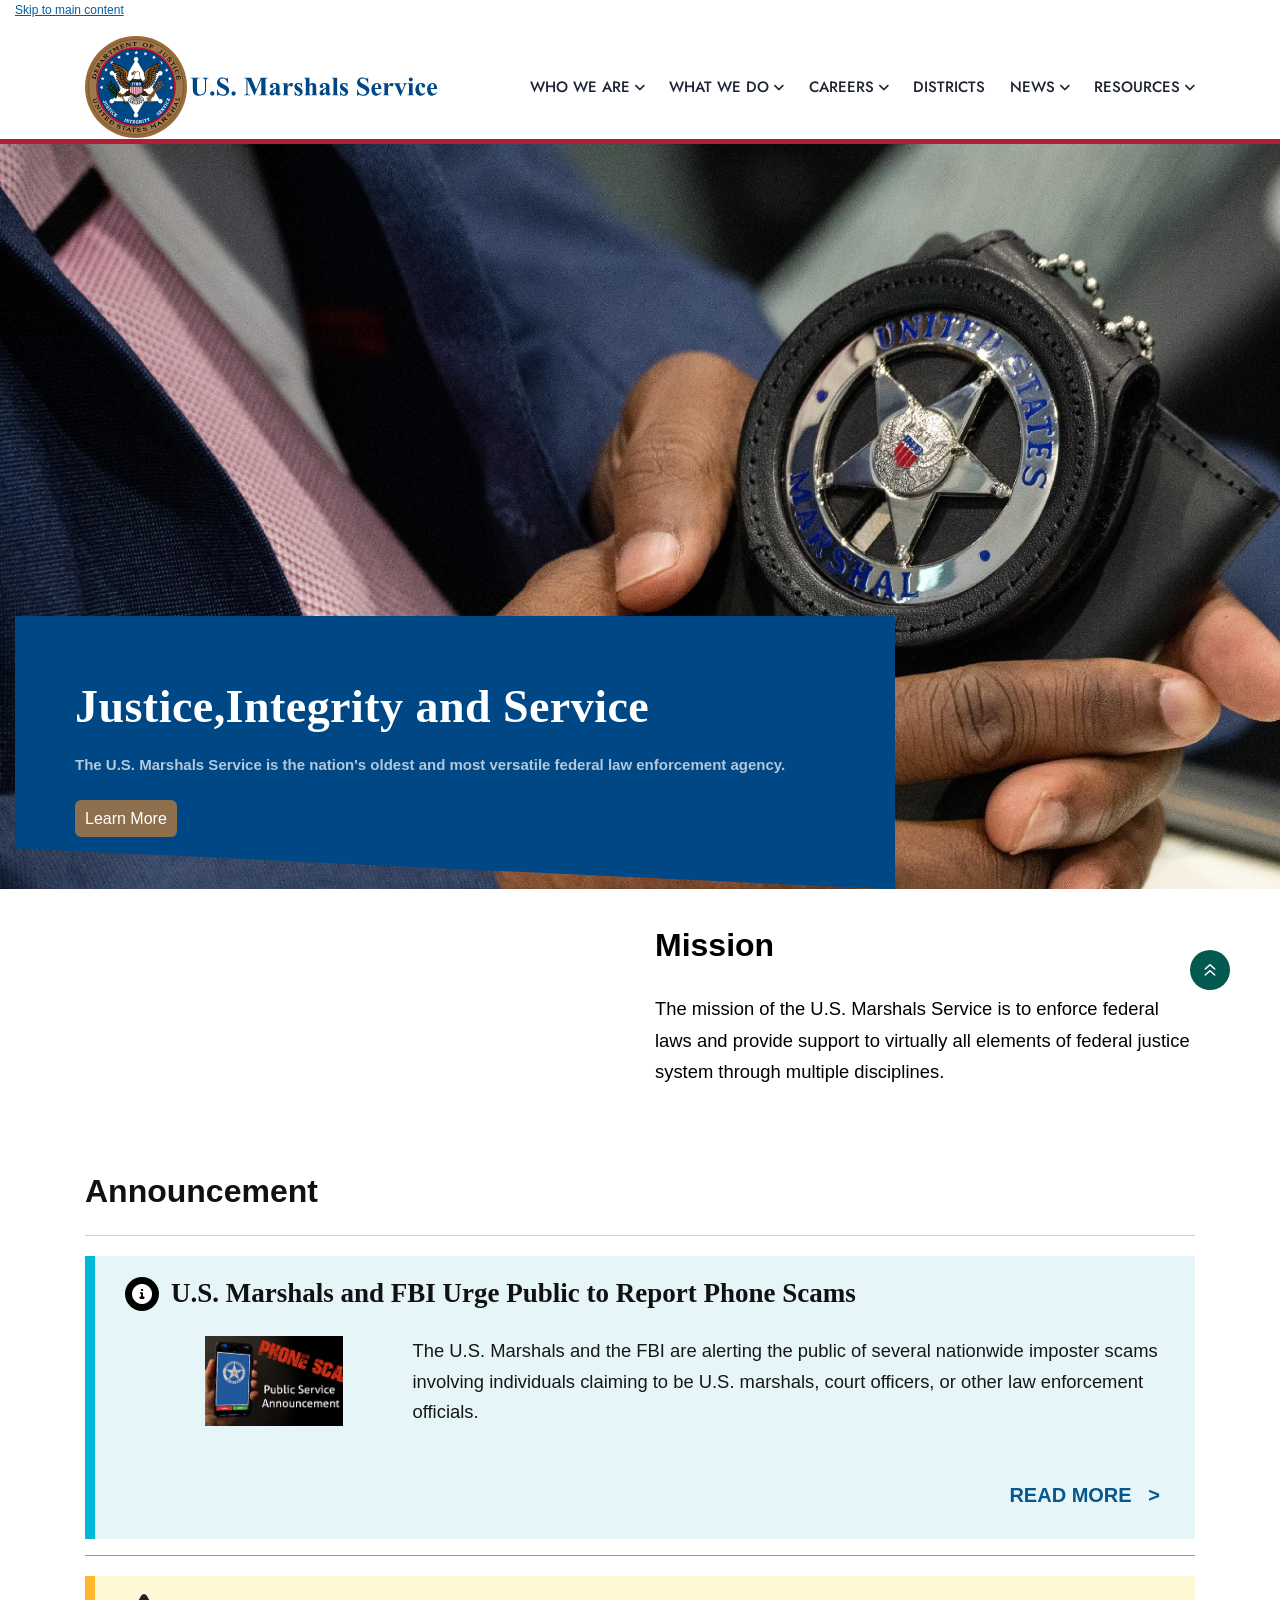
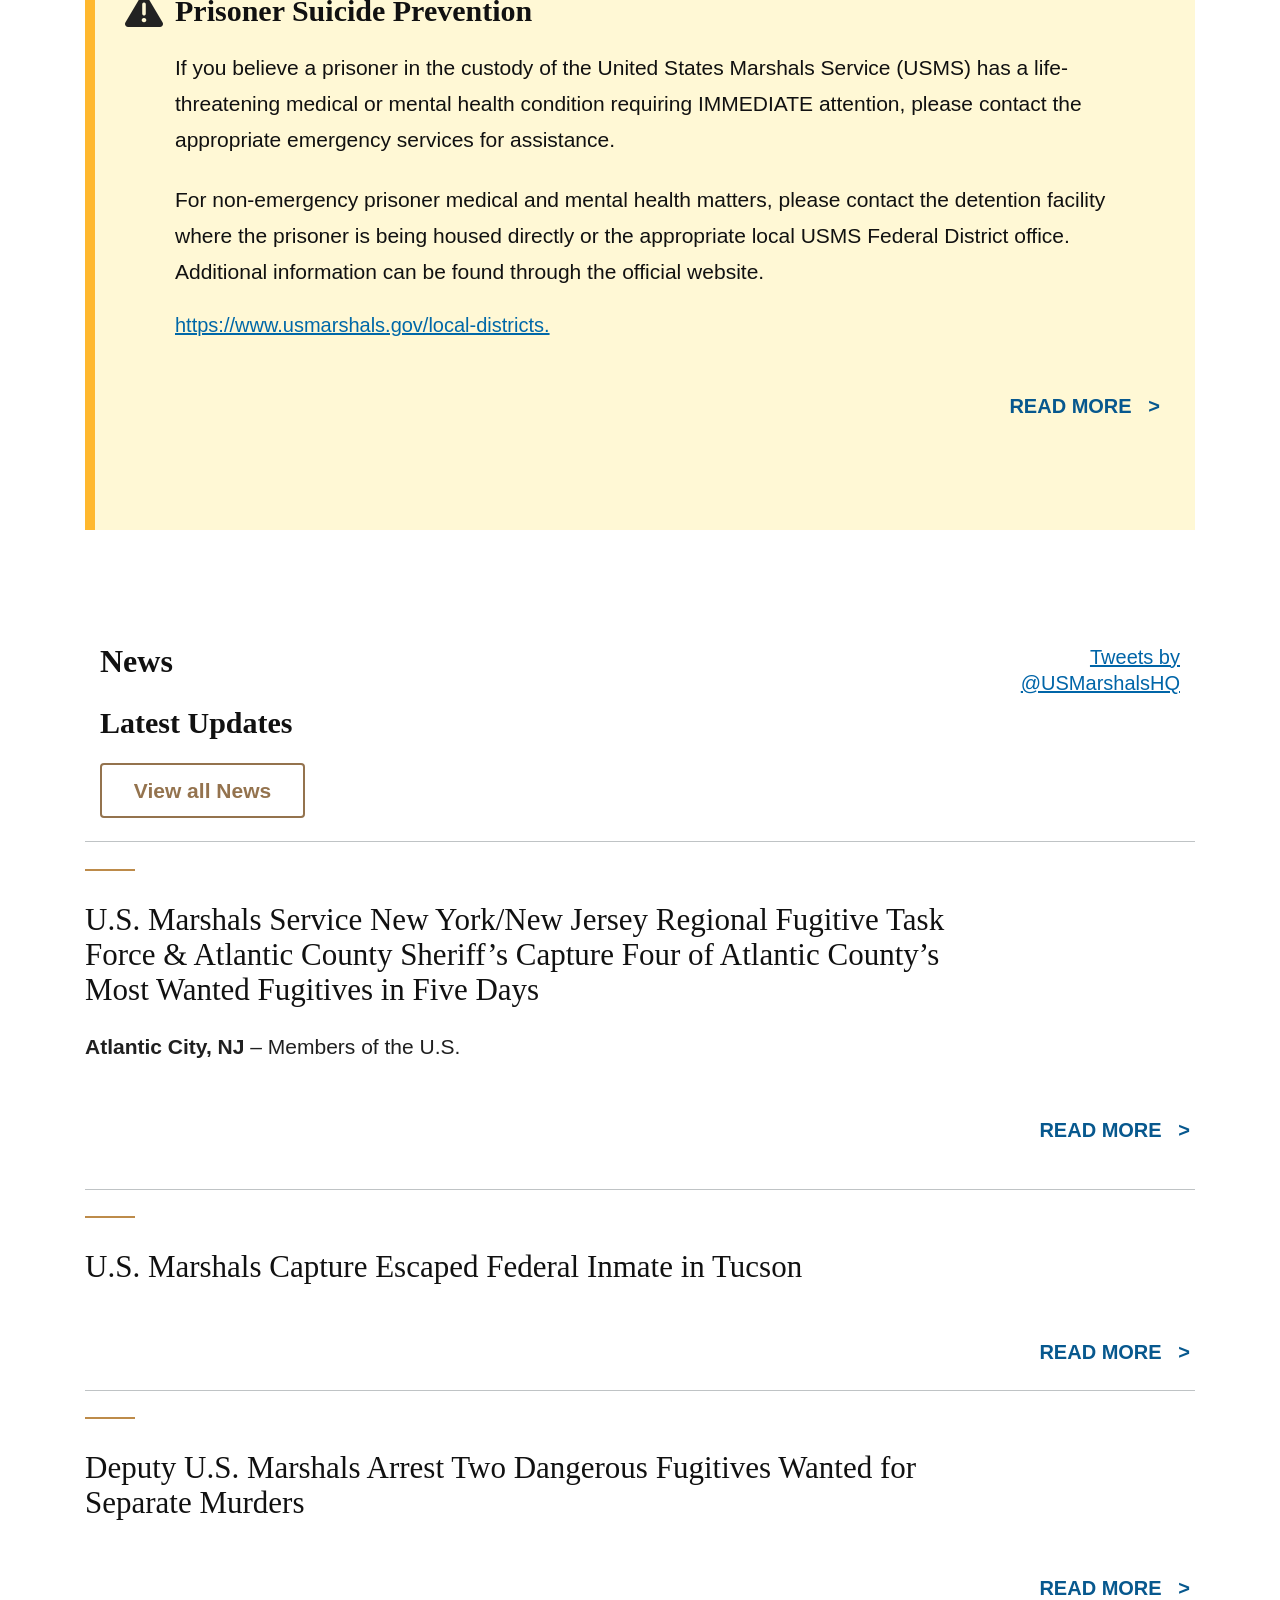
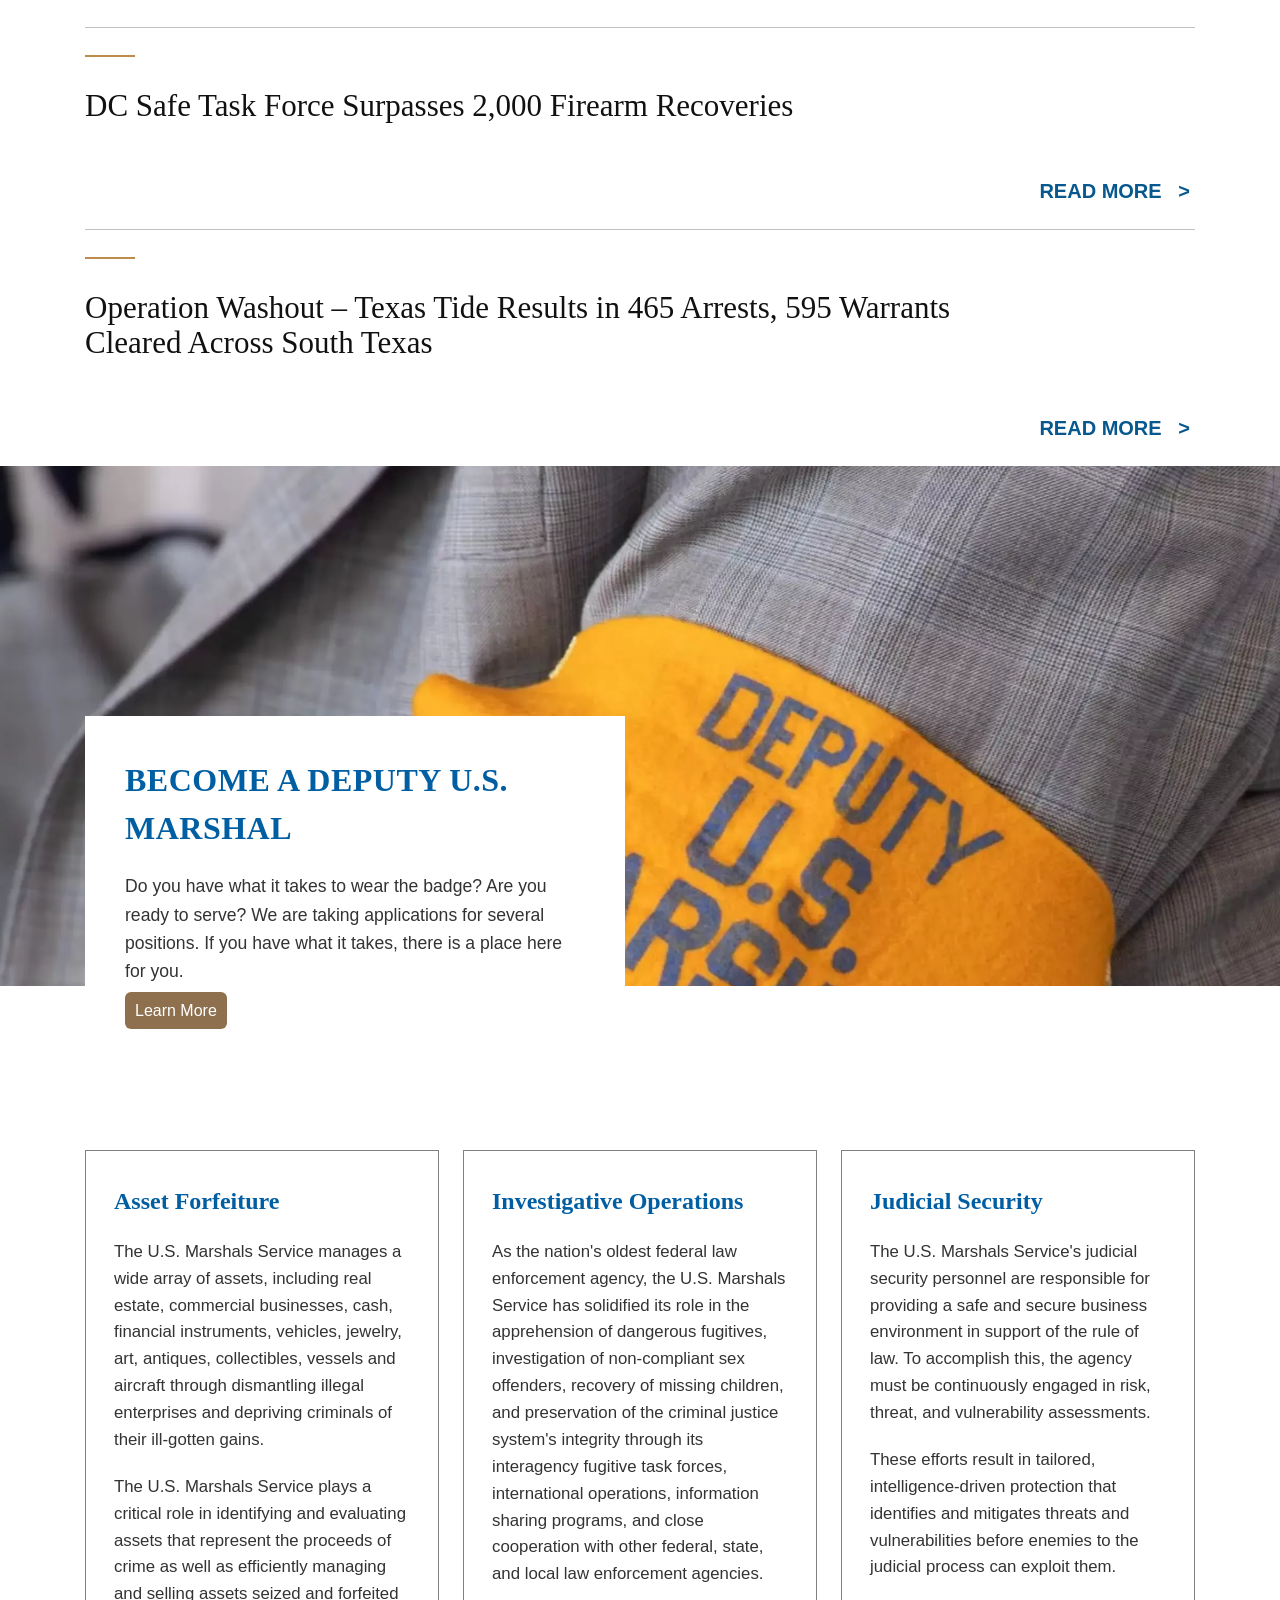
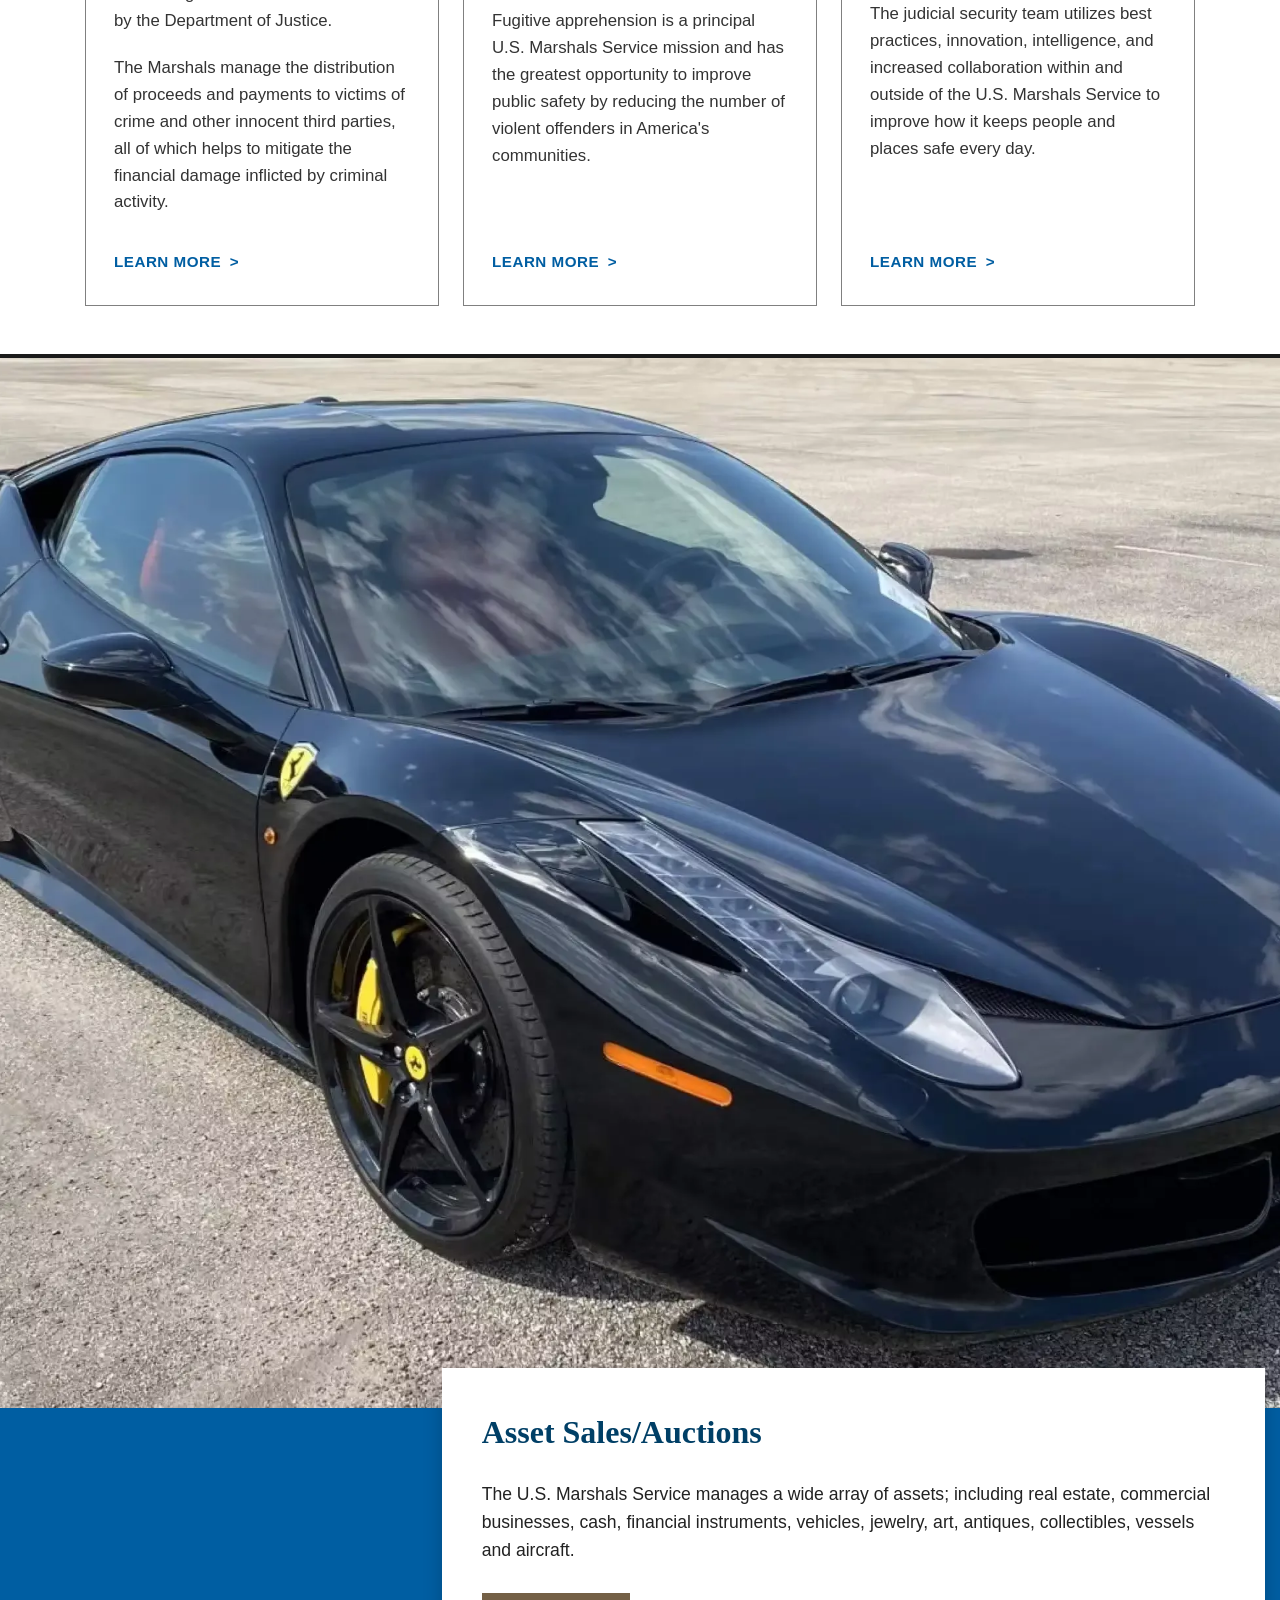
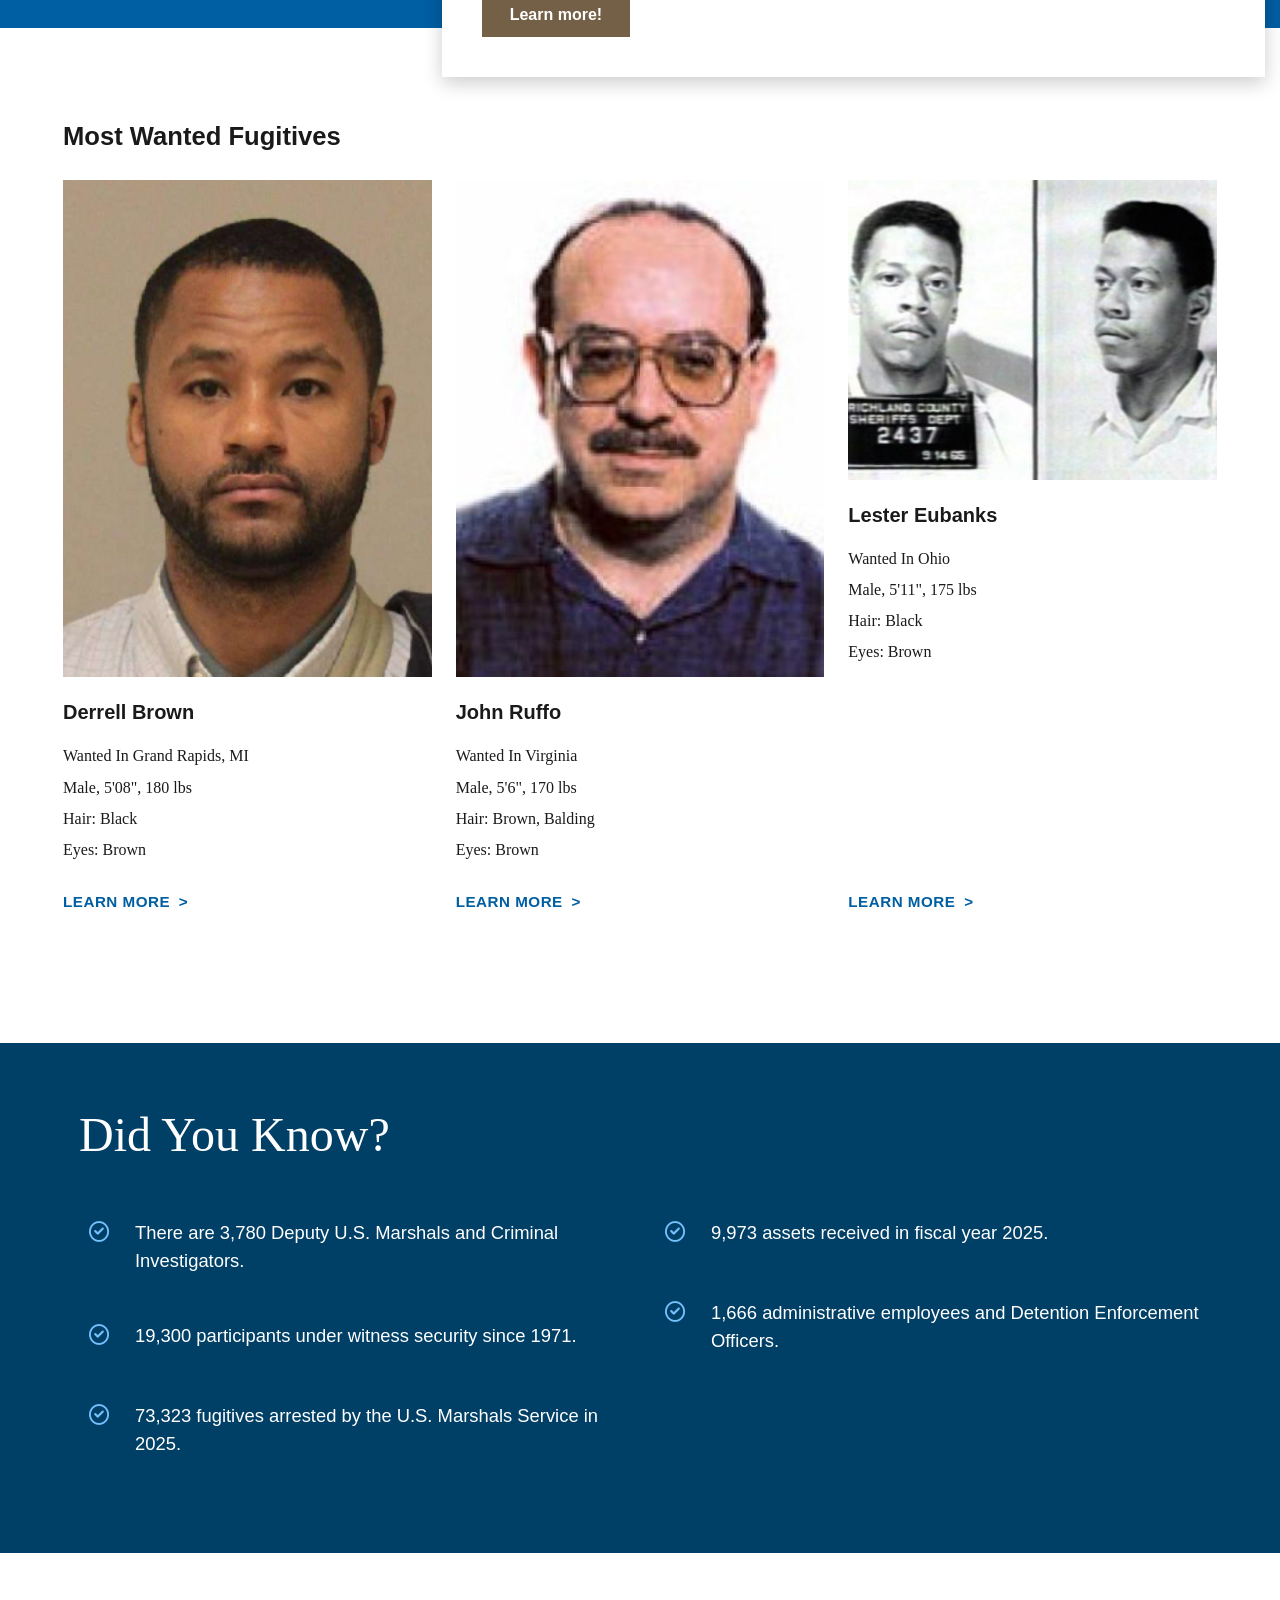
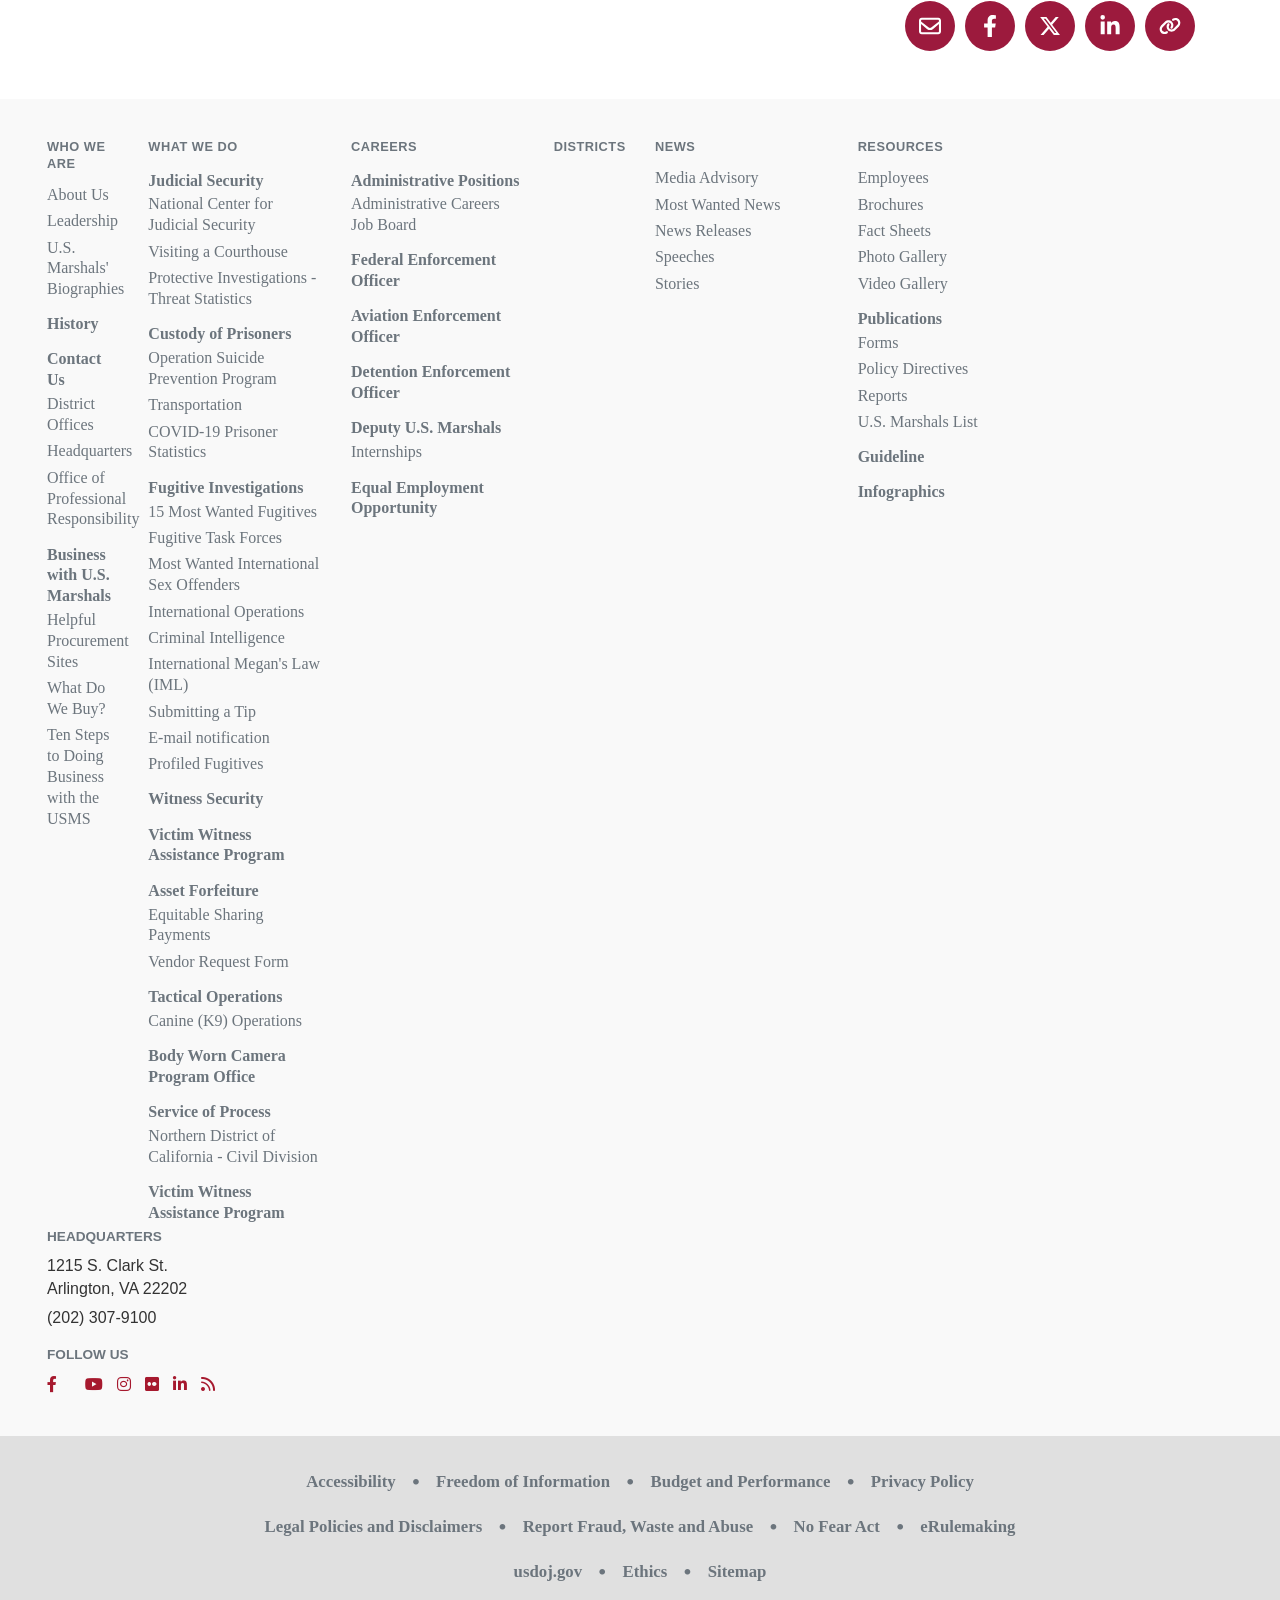
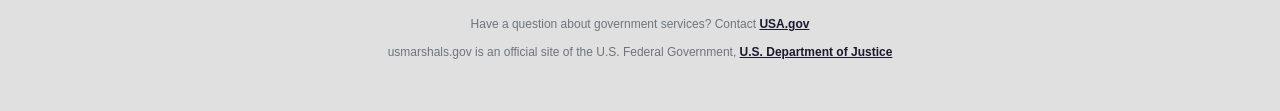
==== commit dcb58dfe: "Update index.html" ====
--- a/index.html
+++ b/index.html
@@ -99,72 +99,7 @@
     </div>
   </section>
 
-  <!-- top bar end -->
-
-  <!-- Header -->
-  <div class="header-area">
-    <div class="container">
-      <div class="row align-items-center justify-content-center">
-        <div class="col-lg-12">
-          <div class="container d-flex justify-content-between align-items-center">
-            <div class="col-lg-4">
-              <div class="d-flex align-items-center gap-2">
-                <img src="assets/img/myimages/us_flag.png" alt="U.S. flag" width="20" height="12" />
-                <span class="contents">An official website of the United States government</span>
-              </div>
-            </div>
-            <div class="col-lg-8">
-              <div class="button d-flex align-items-start gap-2">
-                <button class="gov-banner-toggle" type="button" data-bs-toggle="collapse"
-                  data-bs-target="#govBannerCollapse" aria-expanded="false" aria-controls="govBannerCollapse">
-                  Here's how you know
-                  <span class="caret">&#9660;</span>
-                </button>
-              </div>
-            </div>
-          </div>
-
-          <!-- Collapsible details -->
-          <div class="collapse" id="govBannerCollapse">
-            <div class="gov-banner-details">
-              <div class="container">
-                <div class="row g-4">
-                  <div class="col-md-6 d-flex gap-2">
-                    <div class="icon-circle">
-                      <img src="assets/img/myimages/icon-dot-gov.svg" alt="Lock Icon" />
-                    </div>
-                    <div>
-                      <h3 class="feedral">The .gov means it's official.</h3>
-                      <p class="feedral">
-                        Federal government websites often end in .gov or .mil.
-                        Before sharing sensitive information, make sure you're
-                        on a federal government site.
-                      </p>
-                    </div>
-                  </div>
-                  <div class="col-md-6 d-flex gap-2">
-                    <div class="icon-circle">
-                      <img src="assets/img/myimages/icon-https.svg" alt="Lock Icon" />
-                    </div>
-                    <div>
-                      <h3>The site is secure.</h3>
-                      <p class="feedral">
-                        The <strong>https://</strong> ensures that you are
-                        connecting to the official website and that any
-                        information you provide is encrypted and transmitted
-                        securely.
-                      </p>
-                    </div>
-                  </div>
-                </div>
-              </div>
-            </div>
-          </div>
-        </div>
-      </div>
-    </div>
-  </div>
-  <!-- End Header -->
+  <!-- top bar end --
 
 
   <!-- header-area-start -->
@@ -1496,4 +1431,4 @@
   <script src="assets/js/main.js"></script>
 </body>
 
-</html>+</html>
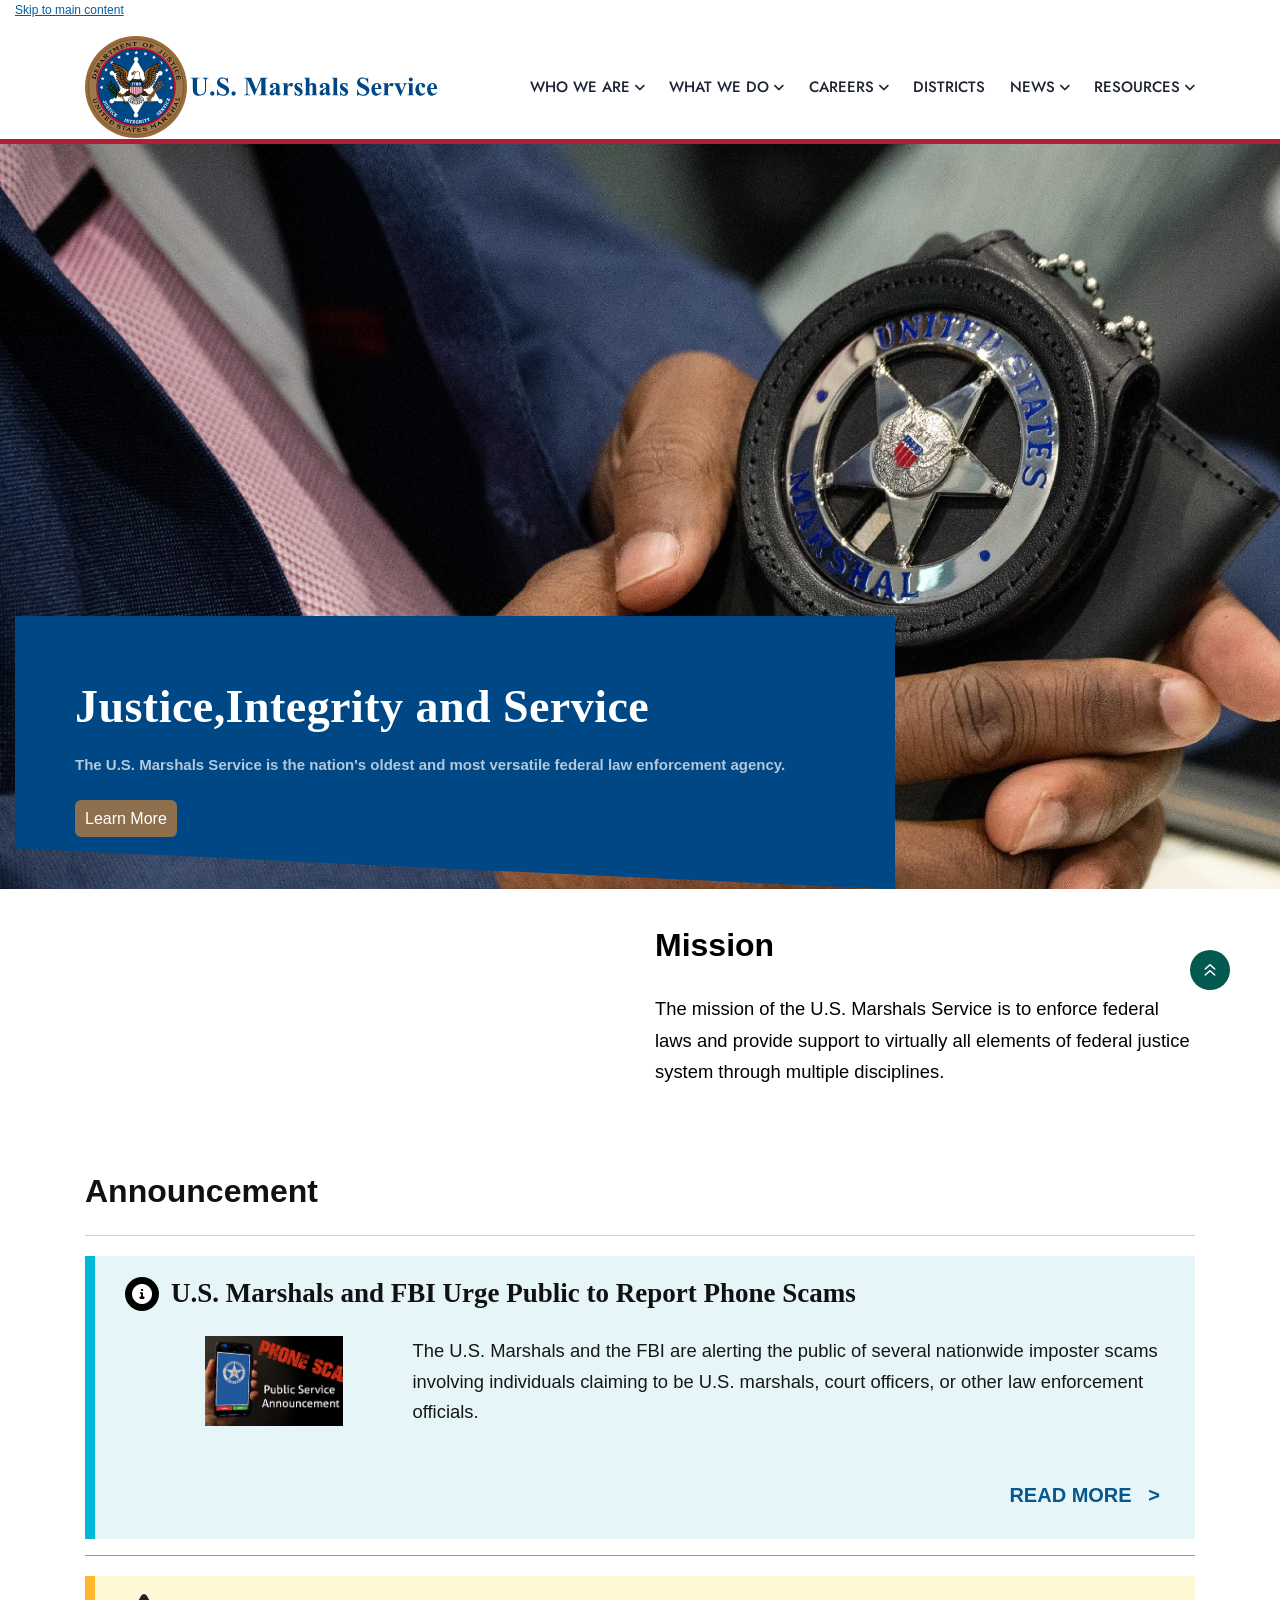
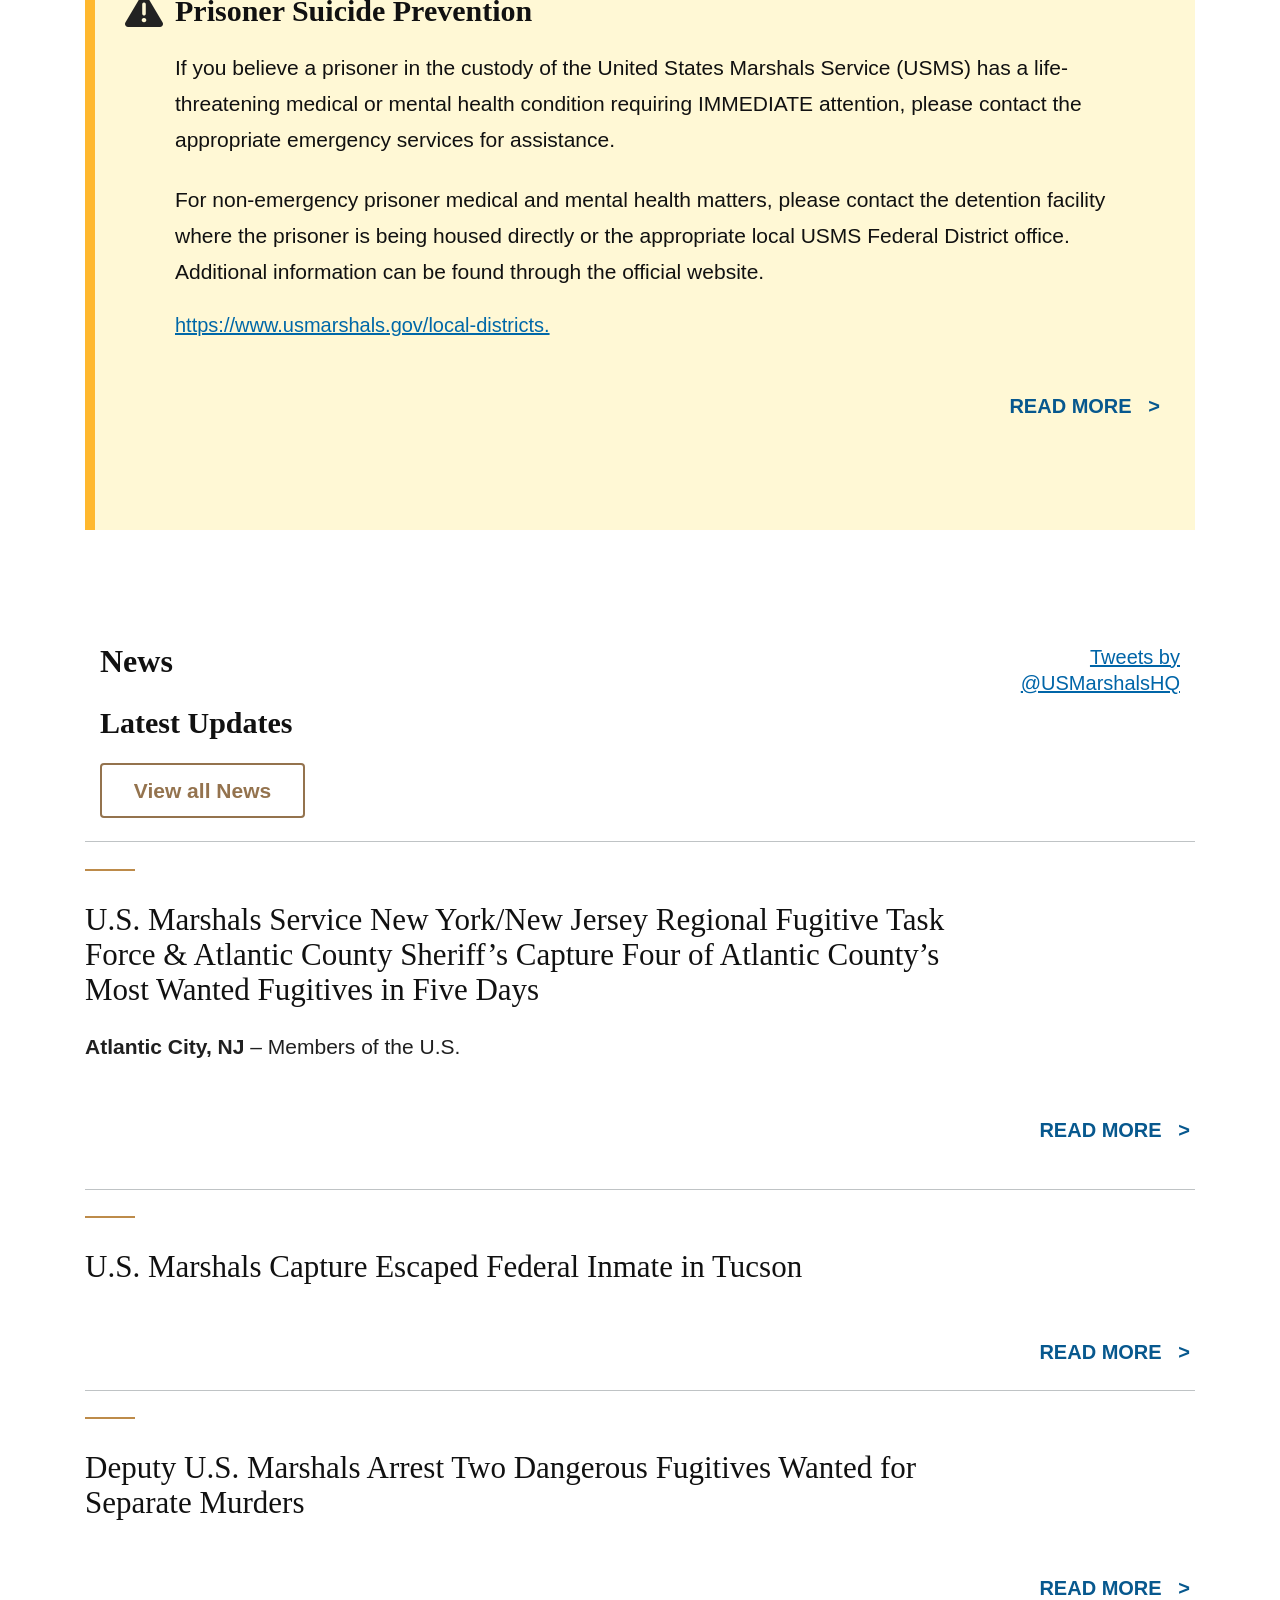
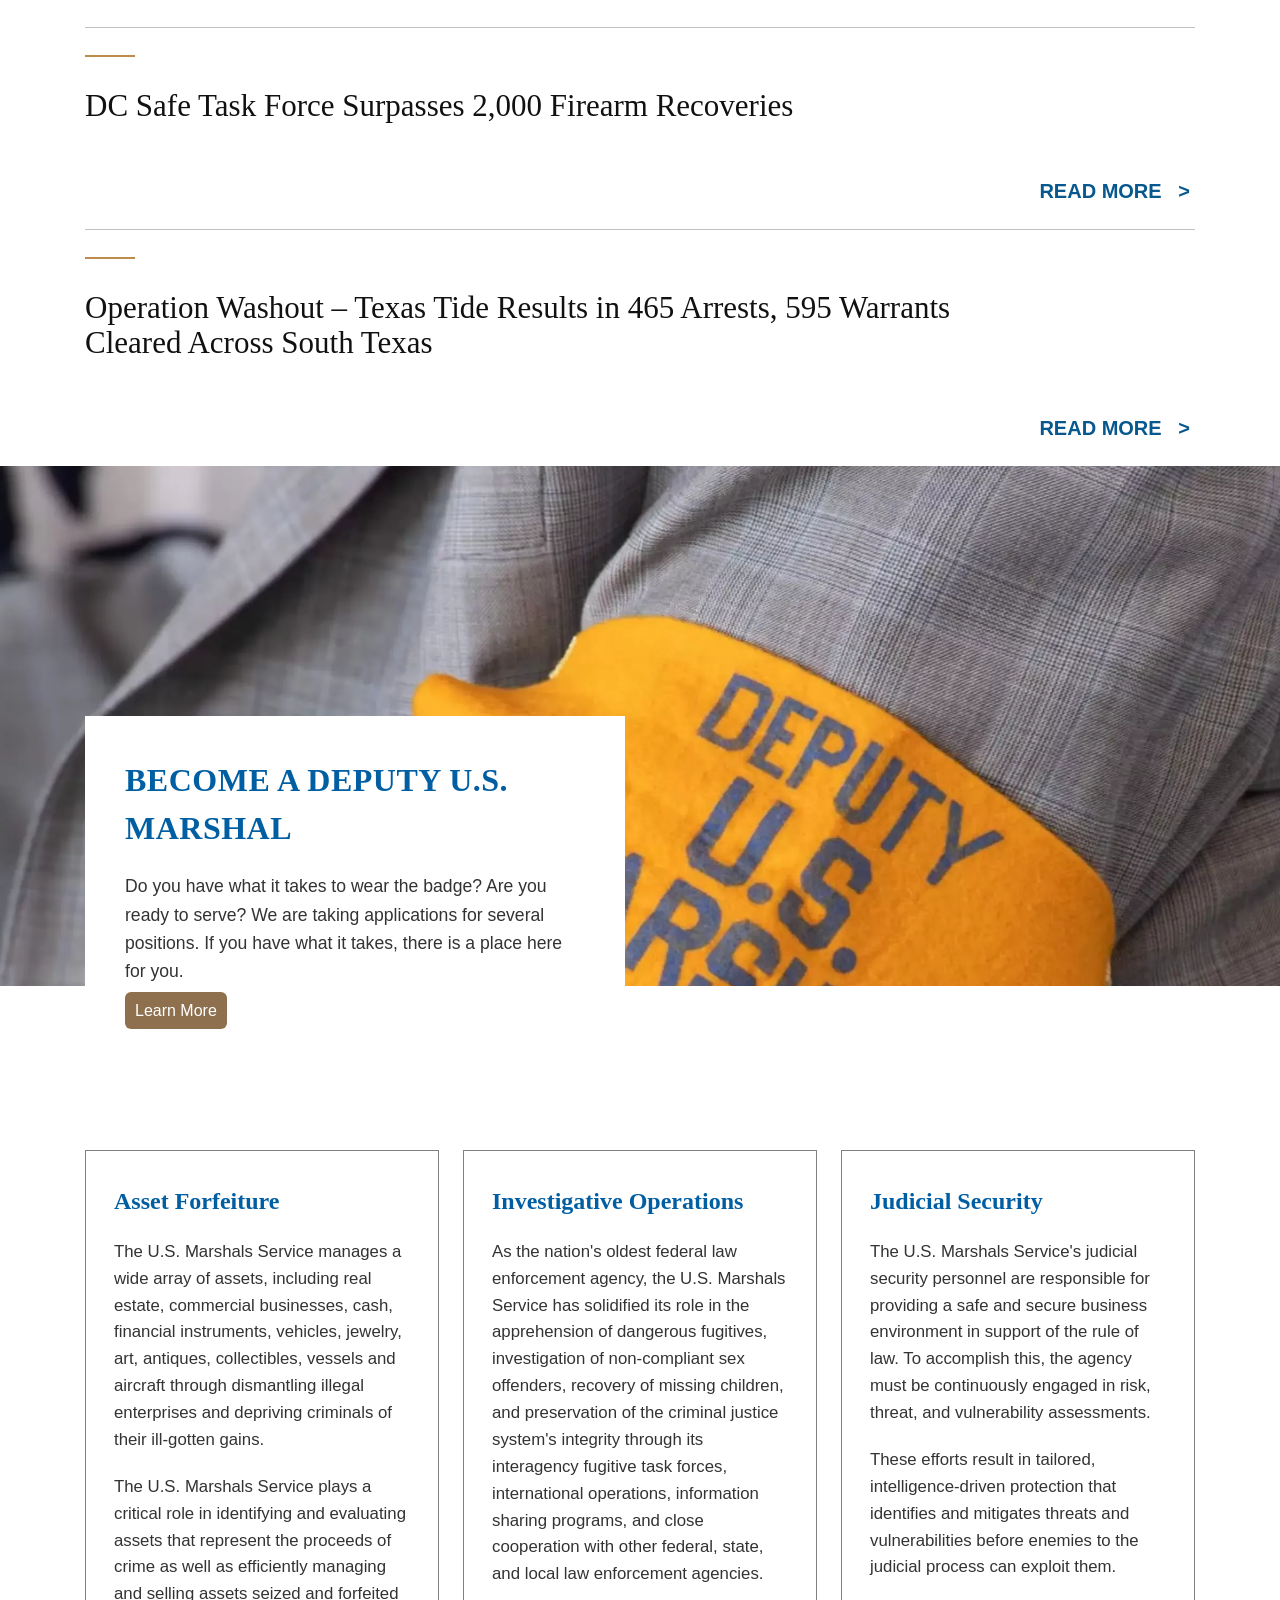
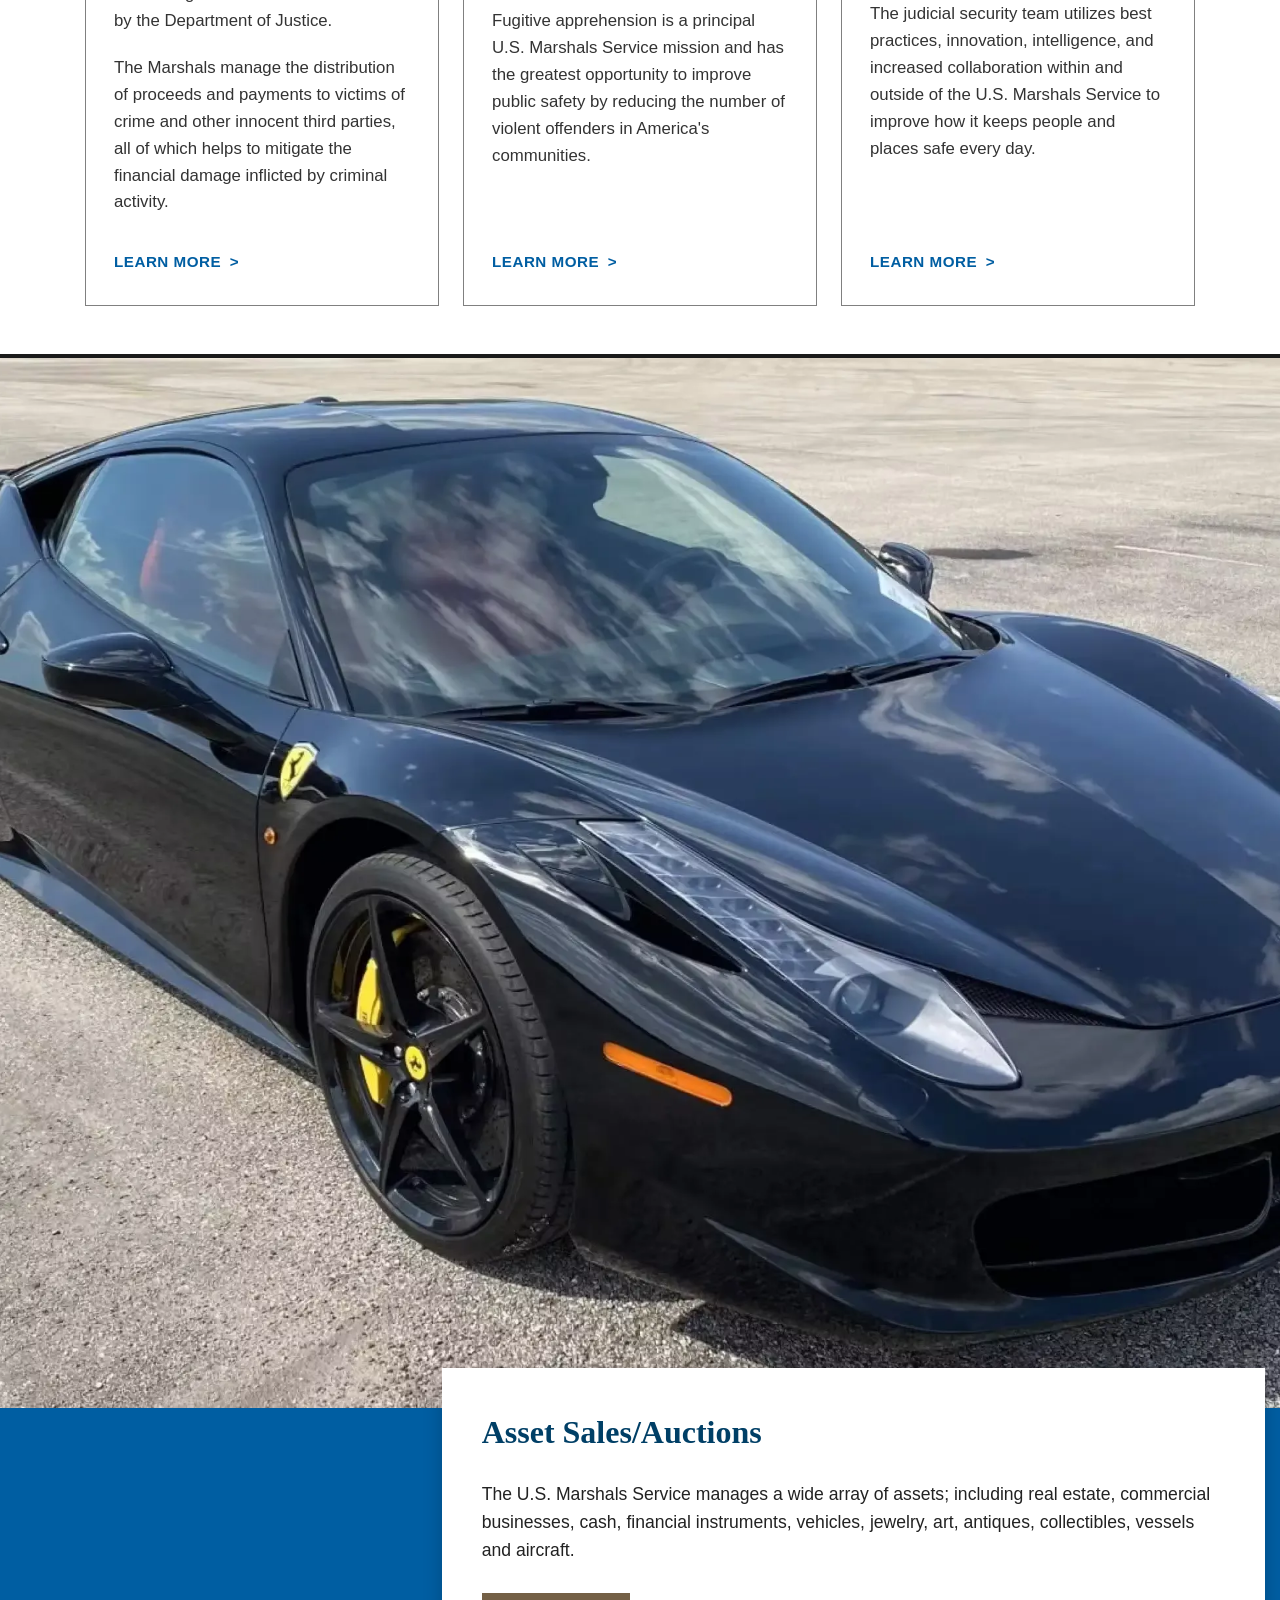
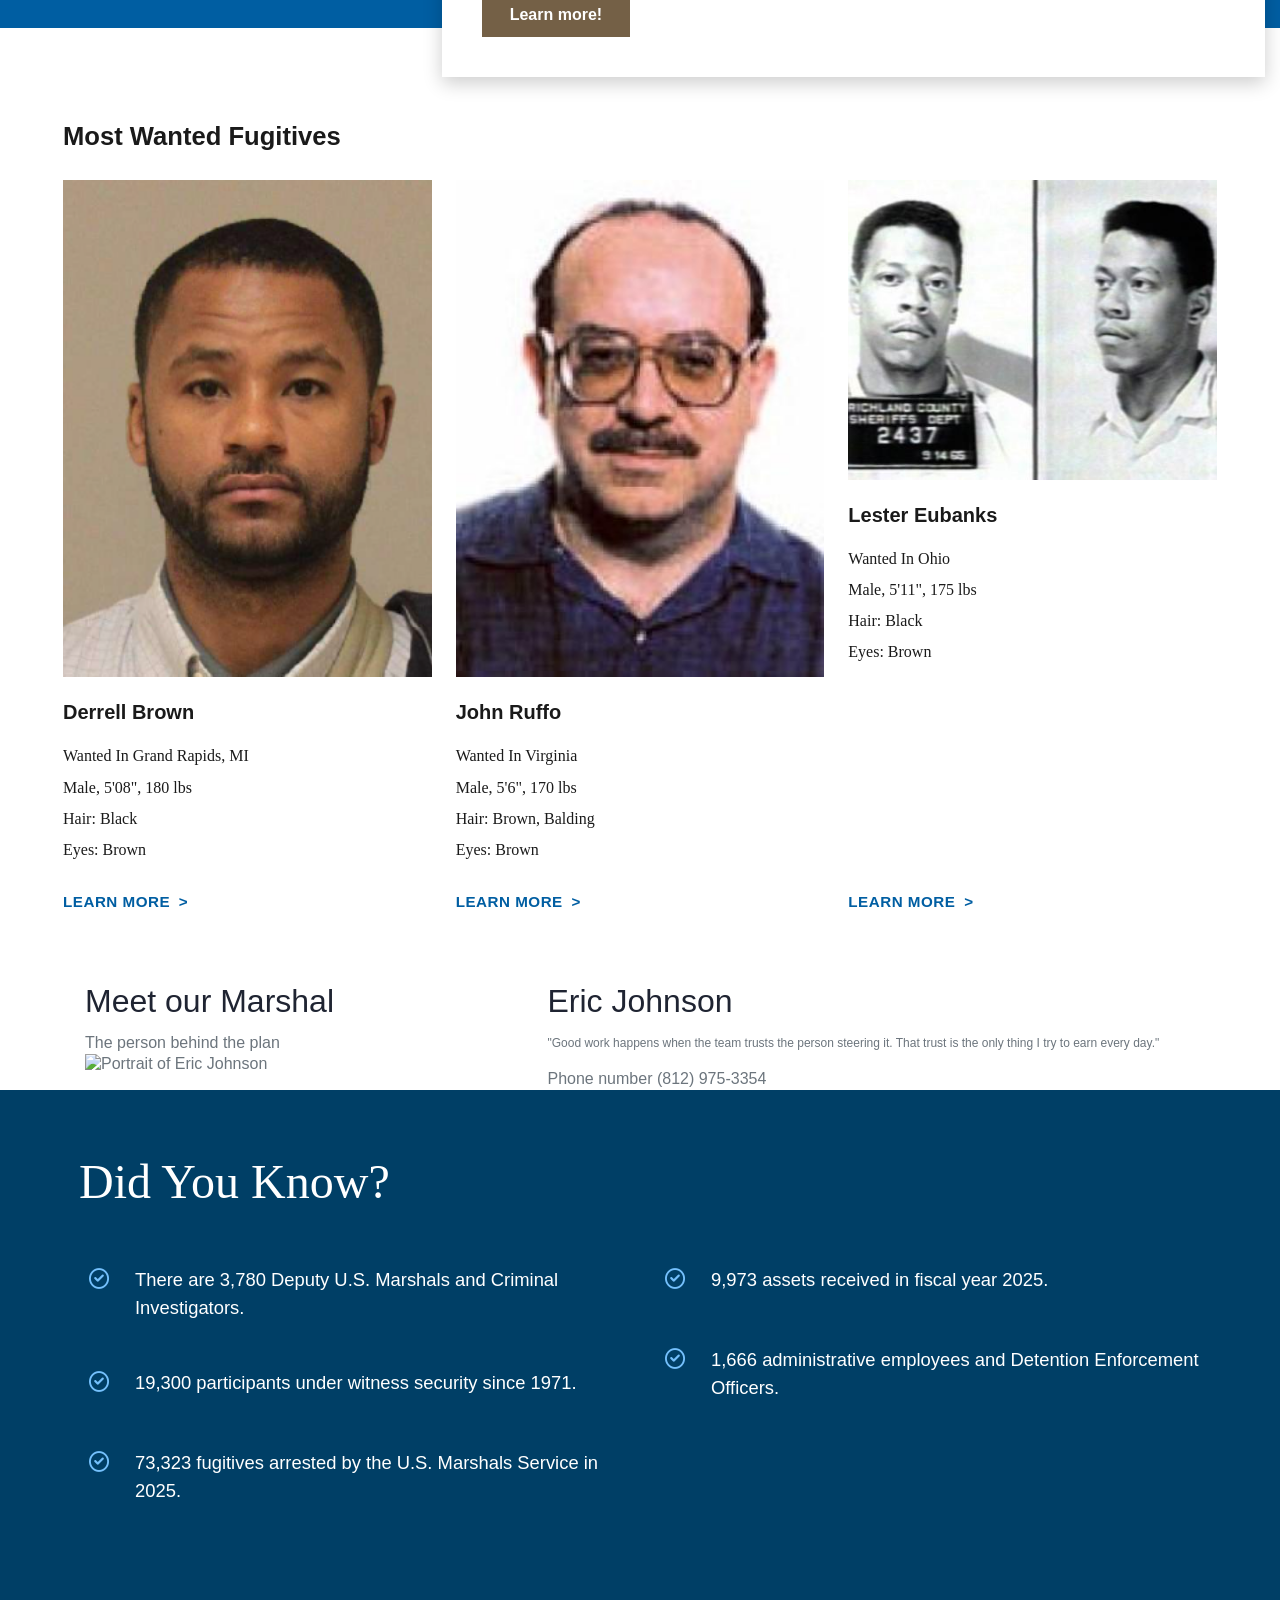
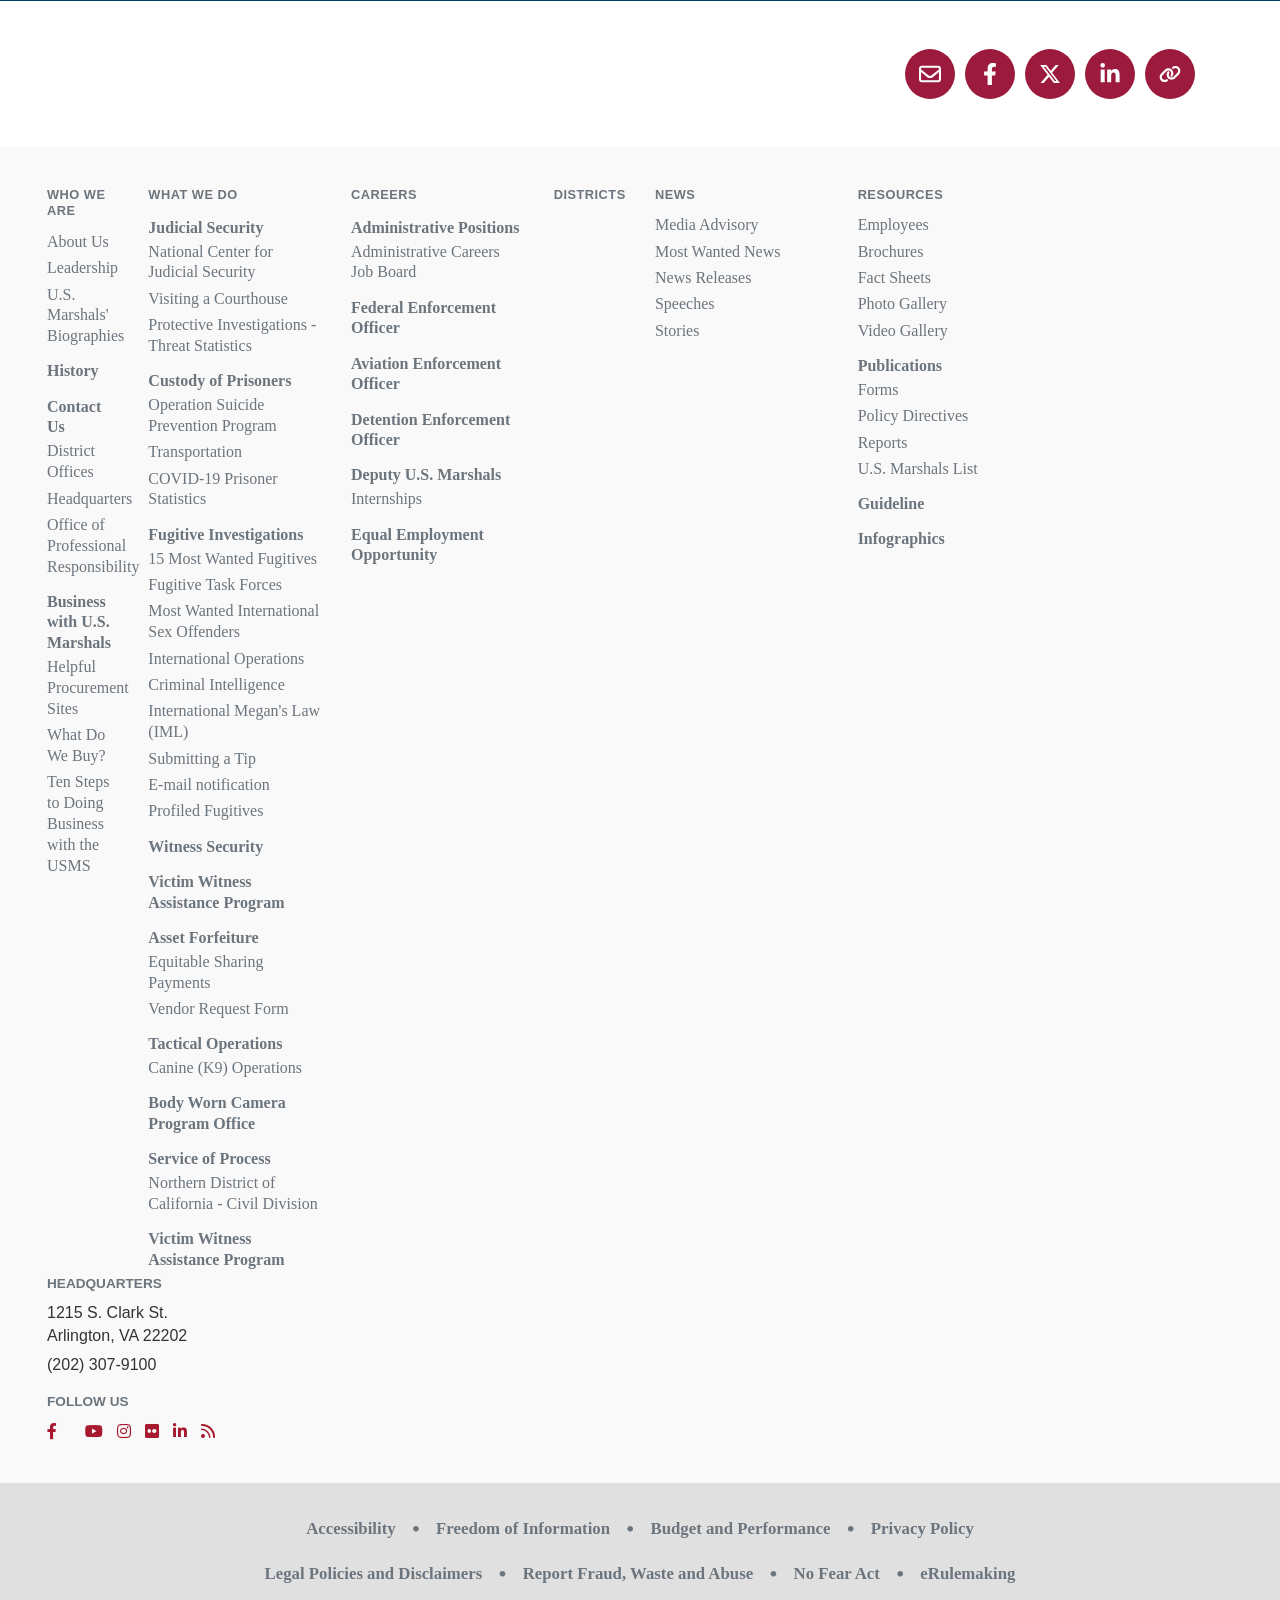
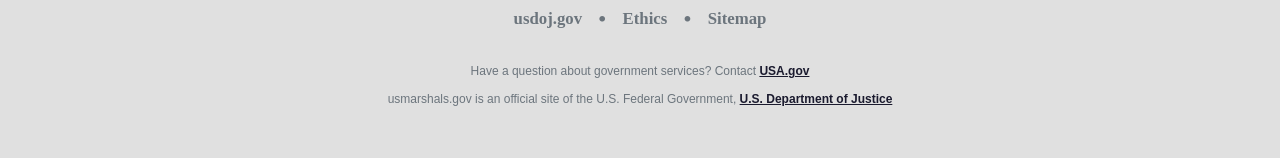
==== commit 175542e0: "Update index.html" ====
--- a/index.html
+++ b/index.html
@@ -99,7 +99,71 @@
     </div>
   </section>
 
-  <!-- top bar end --
+  <!-- top bar end -->
+
+  <!-- Header -->
+  <!-- <div class="header-area">
+    <div class="container">
+      <div class="row align-items-center justify-content-center">
+        <div class="col-lg-12">
+          <div class="container d-flex justify-content-between align-items-center">
+            <div class="col-lg-4">
+              <div class="d-flex align-items-center gap-2">
+                <img src="assets/img/myimages/us_flag.png" alt="U.S. flag" width="20" height="12" />
+                <span class="contents">An official website of the United States government</span>
+              </div>
+            </div>
+            <div class="col-lg-8">
+              <div class="button d-flex align-items-start gap-2">
+                <button class="gov-banner-toggle" type="button" data-bs-toggle="collapse"
+                  data-bs-target="#govBannerCollapse" aria-expanded="false" aria-controls="govBannerCollapse">
+                  Here's how you know
+                  <span class="caret">&#9660;</span>
+                </button>
+              </div>
+            </div>
+          </div>
+
+          <div class="collapse" id="govBannerCollapse">
+            <div class="gov-banner-details">
+              <div class="container">
+                <div class="row g-4">
+                  <div class="col-md-6 d-flex gap-2">
+                    <div class="icon-circle">
+                      <img src="assets/img/myimages/icon-dot-gov.svg" alt="Lock Icon" />
+                    </div>
+                    <div>
+                      <h3 class="feedral">The .gov means it's official.</h3>
+                      <p class="feedral">
+                        Federal government websites often end in .gov or .mil.
+                        Before sharing sensitive information, make sure you're
+                        on a federal government site.
+                      </p>
+                    </div>
+                  </div>
+                  <div class="col-md-6 d-flex gap-2">
+                    <div class="icon-circle">
+                      <img src="assets/img/myimages/icon-https.svg" alt="Lock Icon" />
+                    </div>
+                    <div>
+                      <h3>The site is secure.</h3>
+                      <p class="feedral">
+                        The <strong>https://</strong> ensures that you are
+                        connecting to the official website and that any
+                        information you provide is encrypted and transmitted
+                        securely.
+                      </p>
+                    </div>
+                  </div>
+                </div>
+              </div>
+            </div>
+          </div>
+        </div>
+      </div>
+    </div>
+  </div> -->
+  <!-- End Header -->
 
 
   <!-- header-area-start -->
@@ -1084,16 +1148,53 @@
 
     </div>
 
-    <!-- Buttons -->
-    <div class="fugitives-buttons">
-      <a href="#" class="btn-fugitive">View all fugitives</a>
-      <a href="#" class="btn-fugitive">Submit a tip</a>
-    </div>
-
+    
+   
   </div>
 </section>
 <!-- Wanted Secton End -->
 
+
+<!-- Our Marshal Section Start -->
+
+
+<section class="boss-section">
+ <div class="container">
+   <div class="boss-shell">
+    <div class="row boss-row g-0">
+
+      <div class="col-12 col-lg-5 boss-panel-dark">
+        <h2>Meet our Marshal</h2>
+
+        <span class="boss-eyebrow">The person behind the plan</span>
+        <div class="boss-frame">
+          <img src="./assets/img/myimages/handsome-bearded-guy-posing-against-white-wall_273609-20597.avif" alt="Portrait of Eric Johnson">
+        </div>
+      </div>
+
+      <div class="col-12 col-lg-7 boss-panel-light">
+
+        <h2 class="boss-name">
+          <span class="first">Eric</span>
+          <span class="last">Johnson</span>
+        </h2>
+
+        <p class="boss-quote">
+          "Good work happens when the team trusts the person steering it. That trust is the only thing I try to earn every day."
+        </p>
+
+        <span class="boss-contact-label">Phone number</span>
+        <span class="boss-contact-value">
+          <a href="tel:+18129753354">(812) 975-3354</a>
+        </span>
+      </div>
+
+    </div>
+  </div>
+ </div>
+</section>
+
+<!-- Our Marshal Section End -->
 
 <!-- Know Section Start -->
  <section class="diduknow-section" style="background-color: #003f66;">
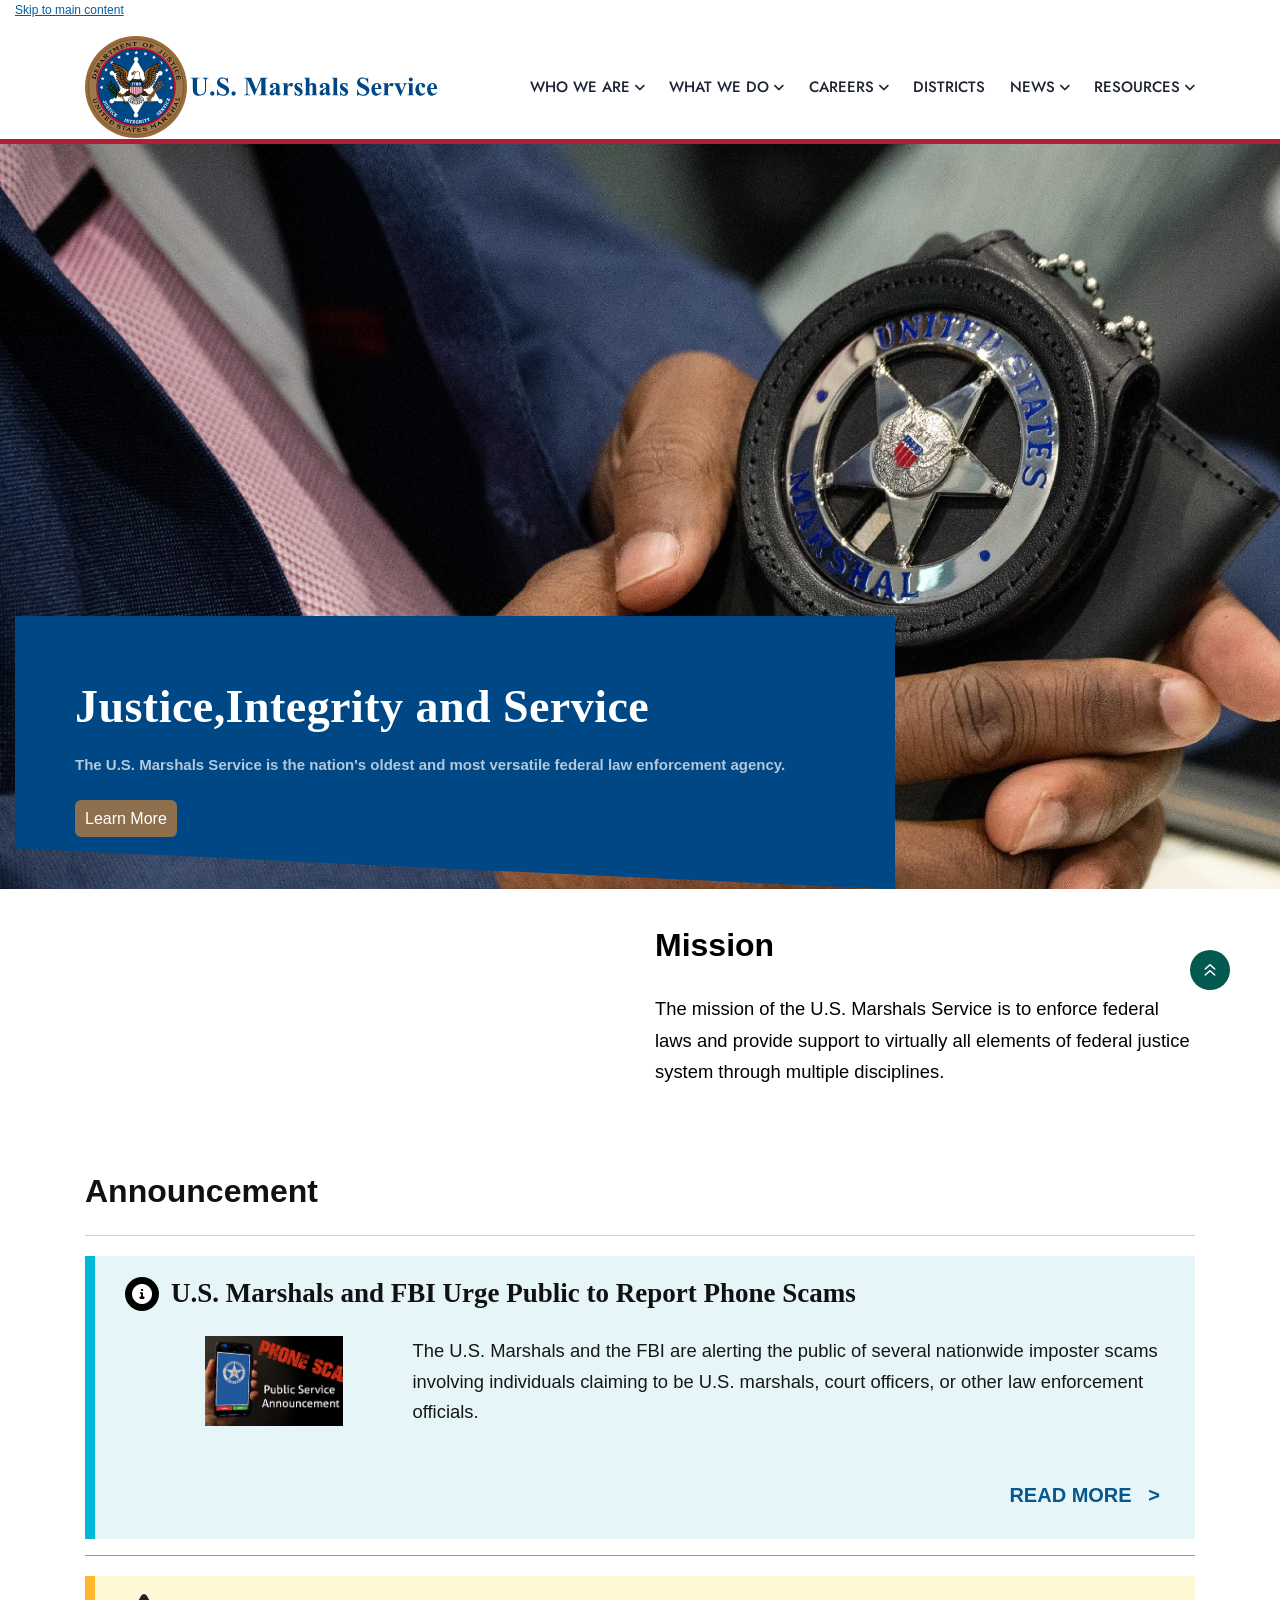
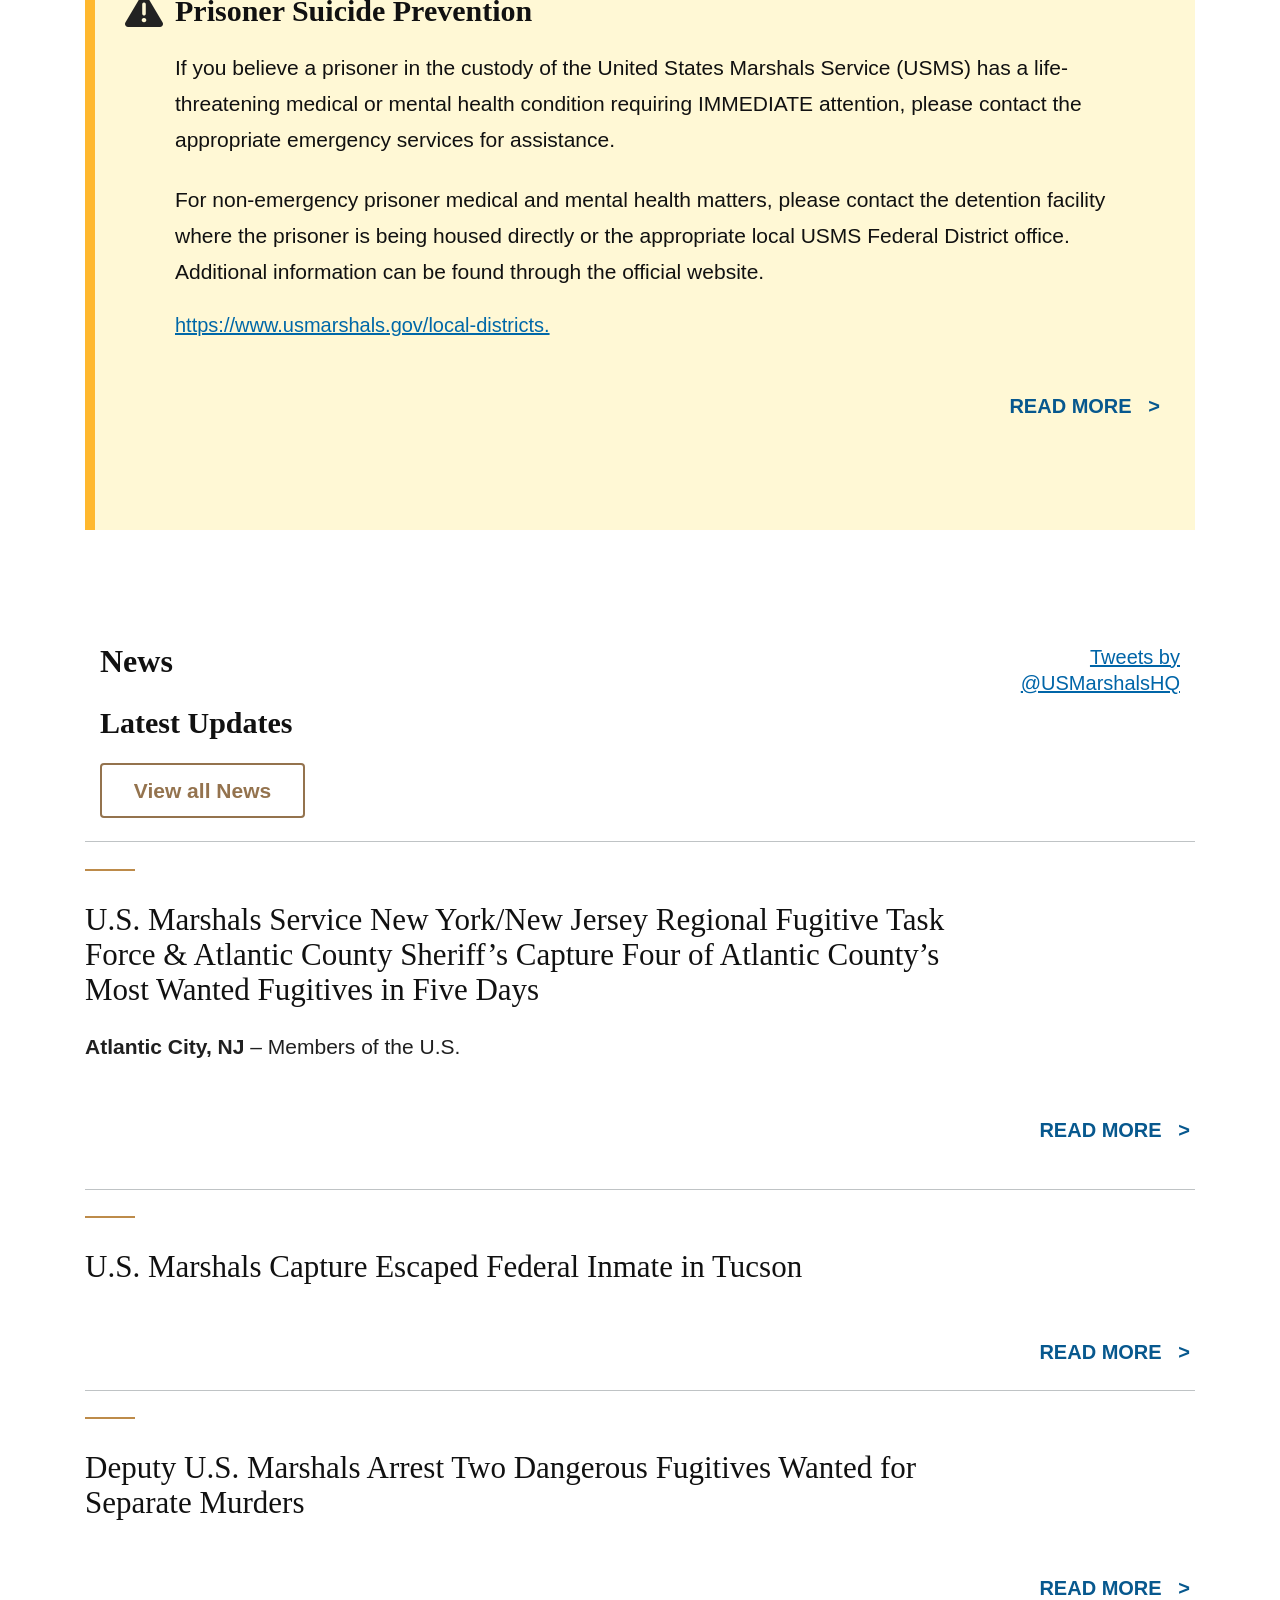
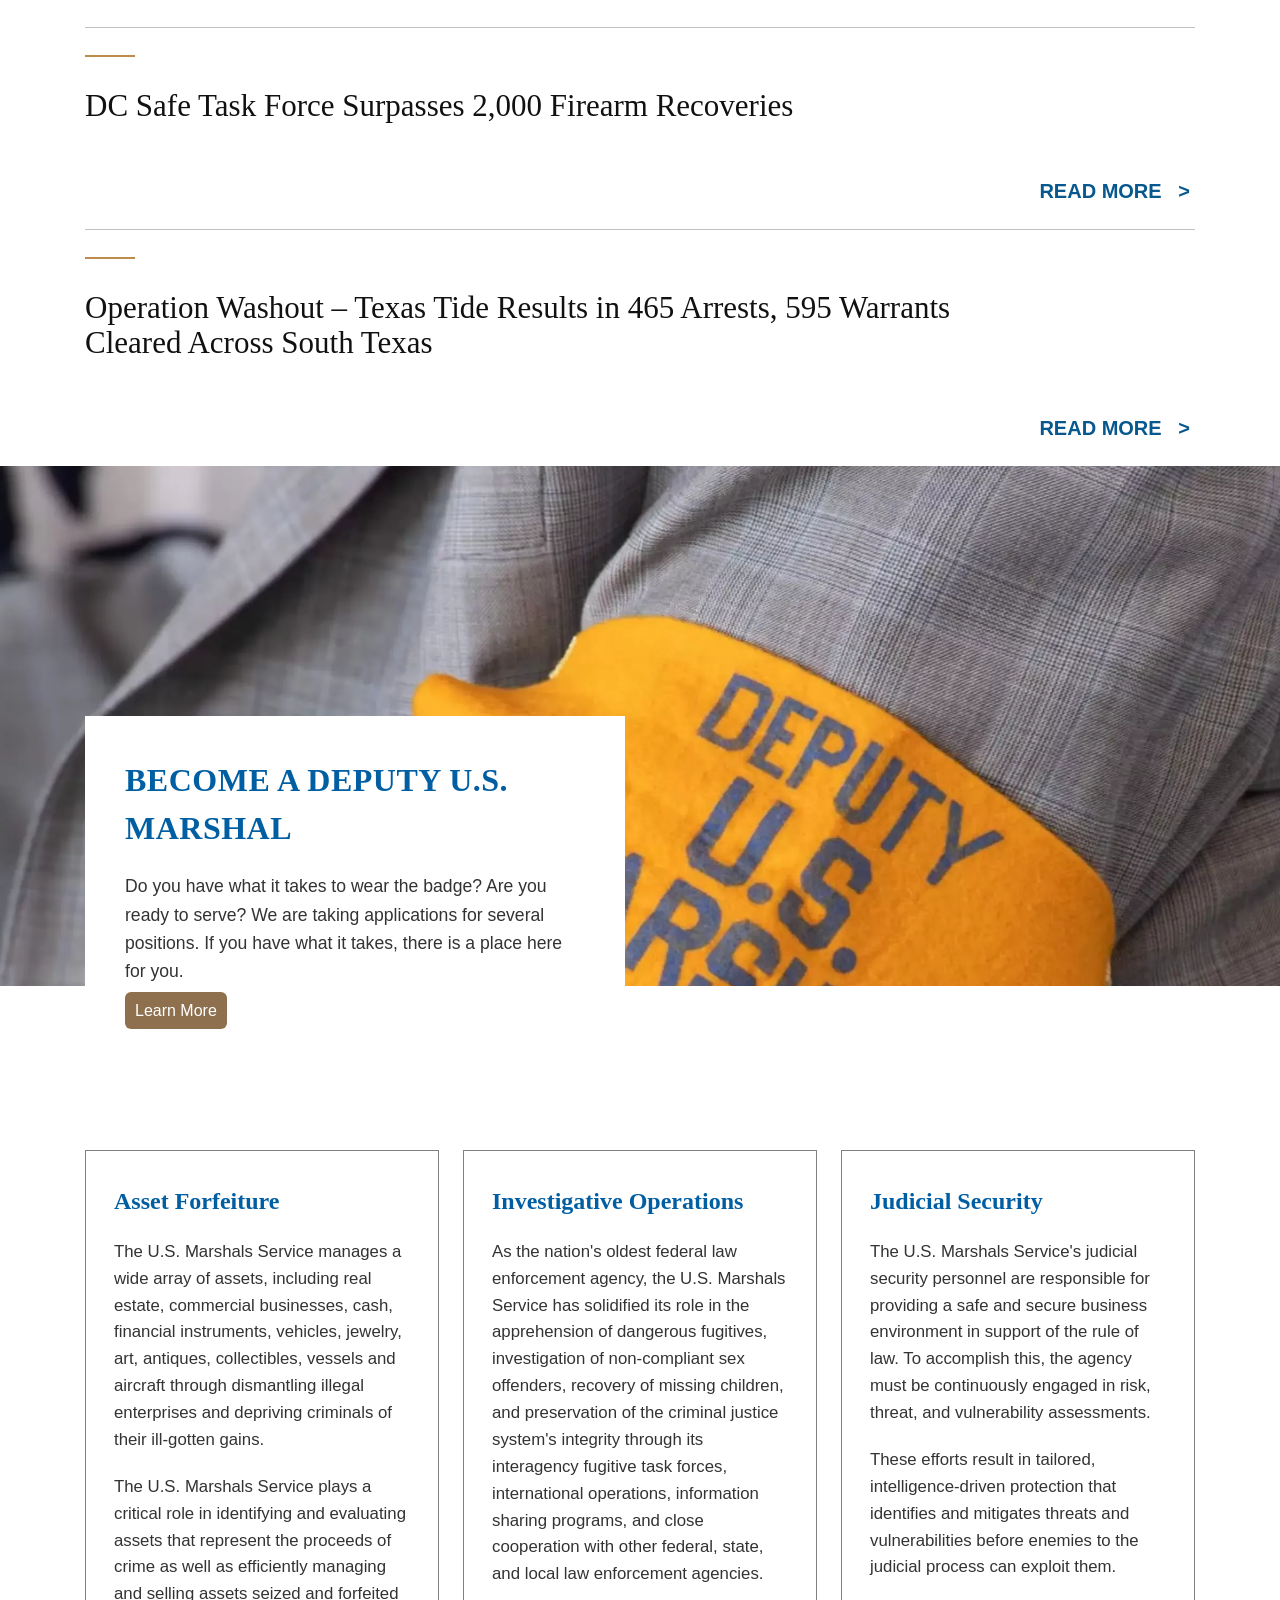
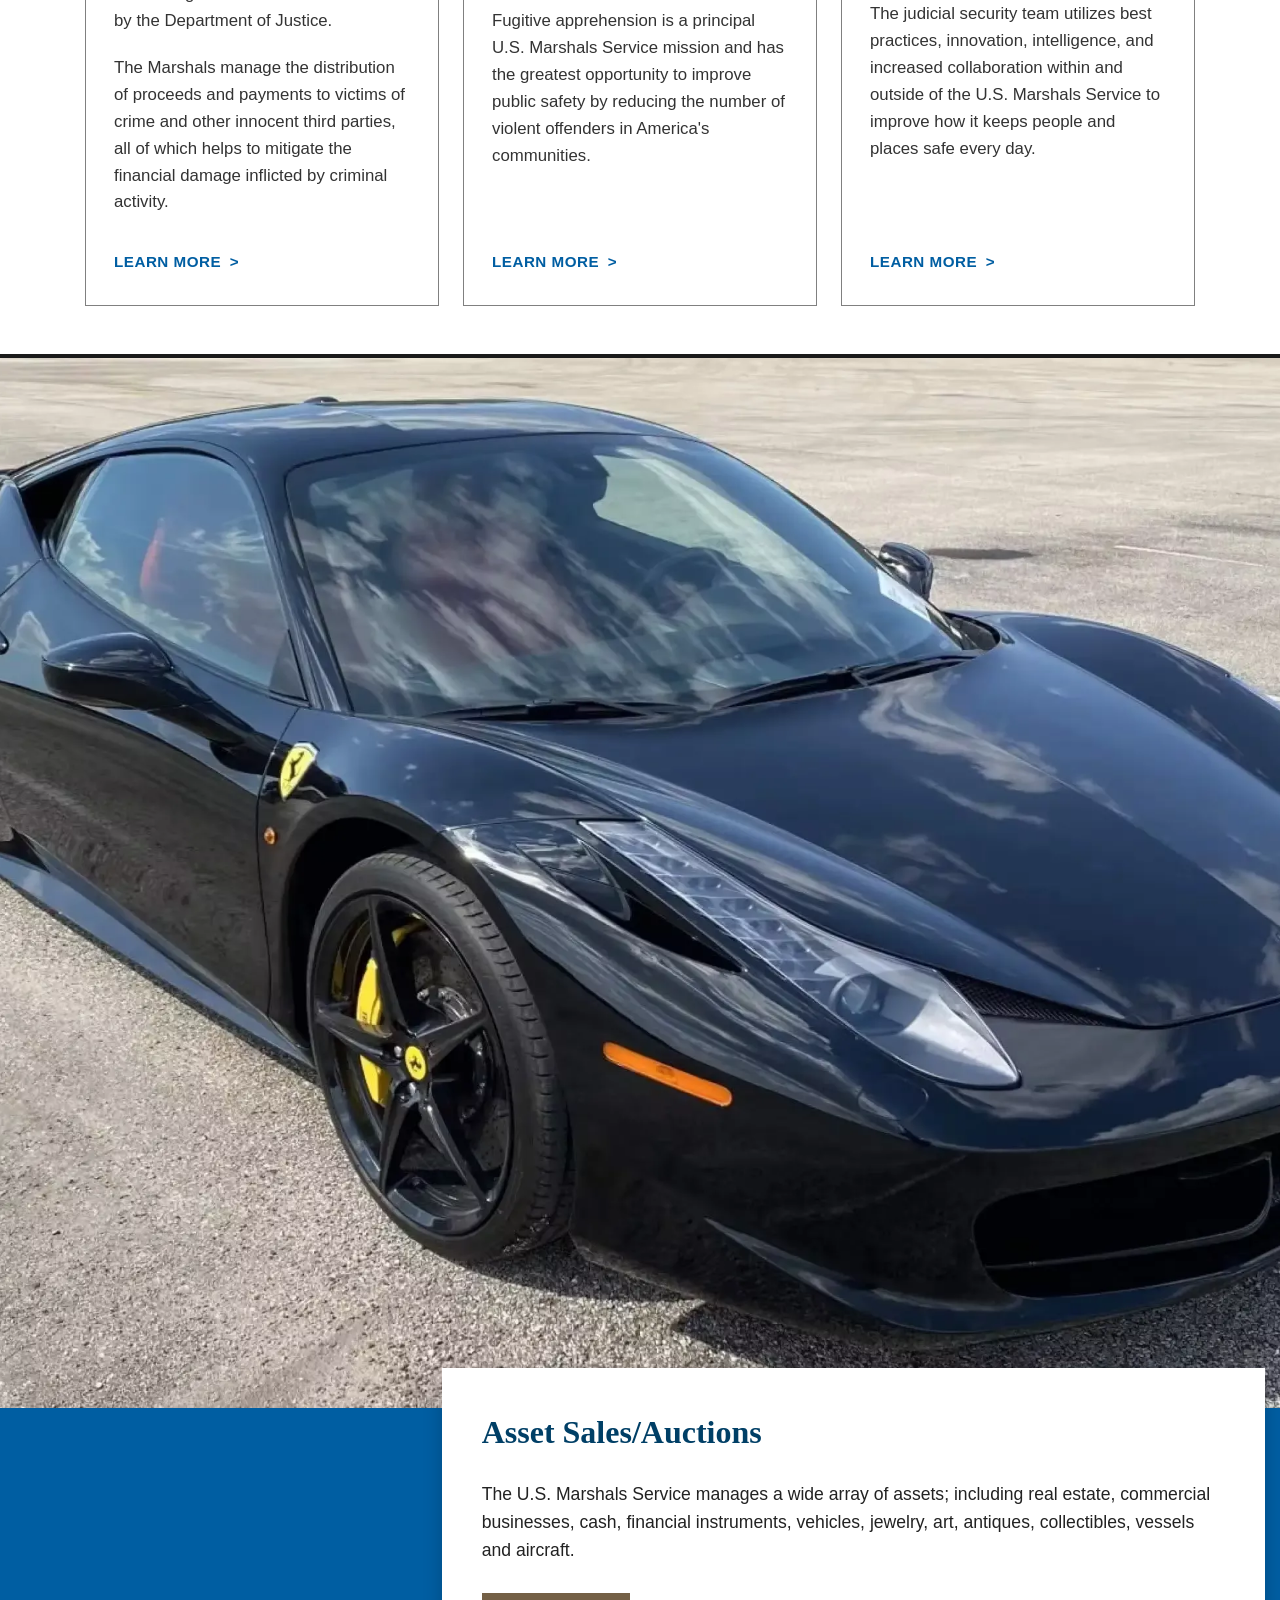
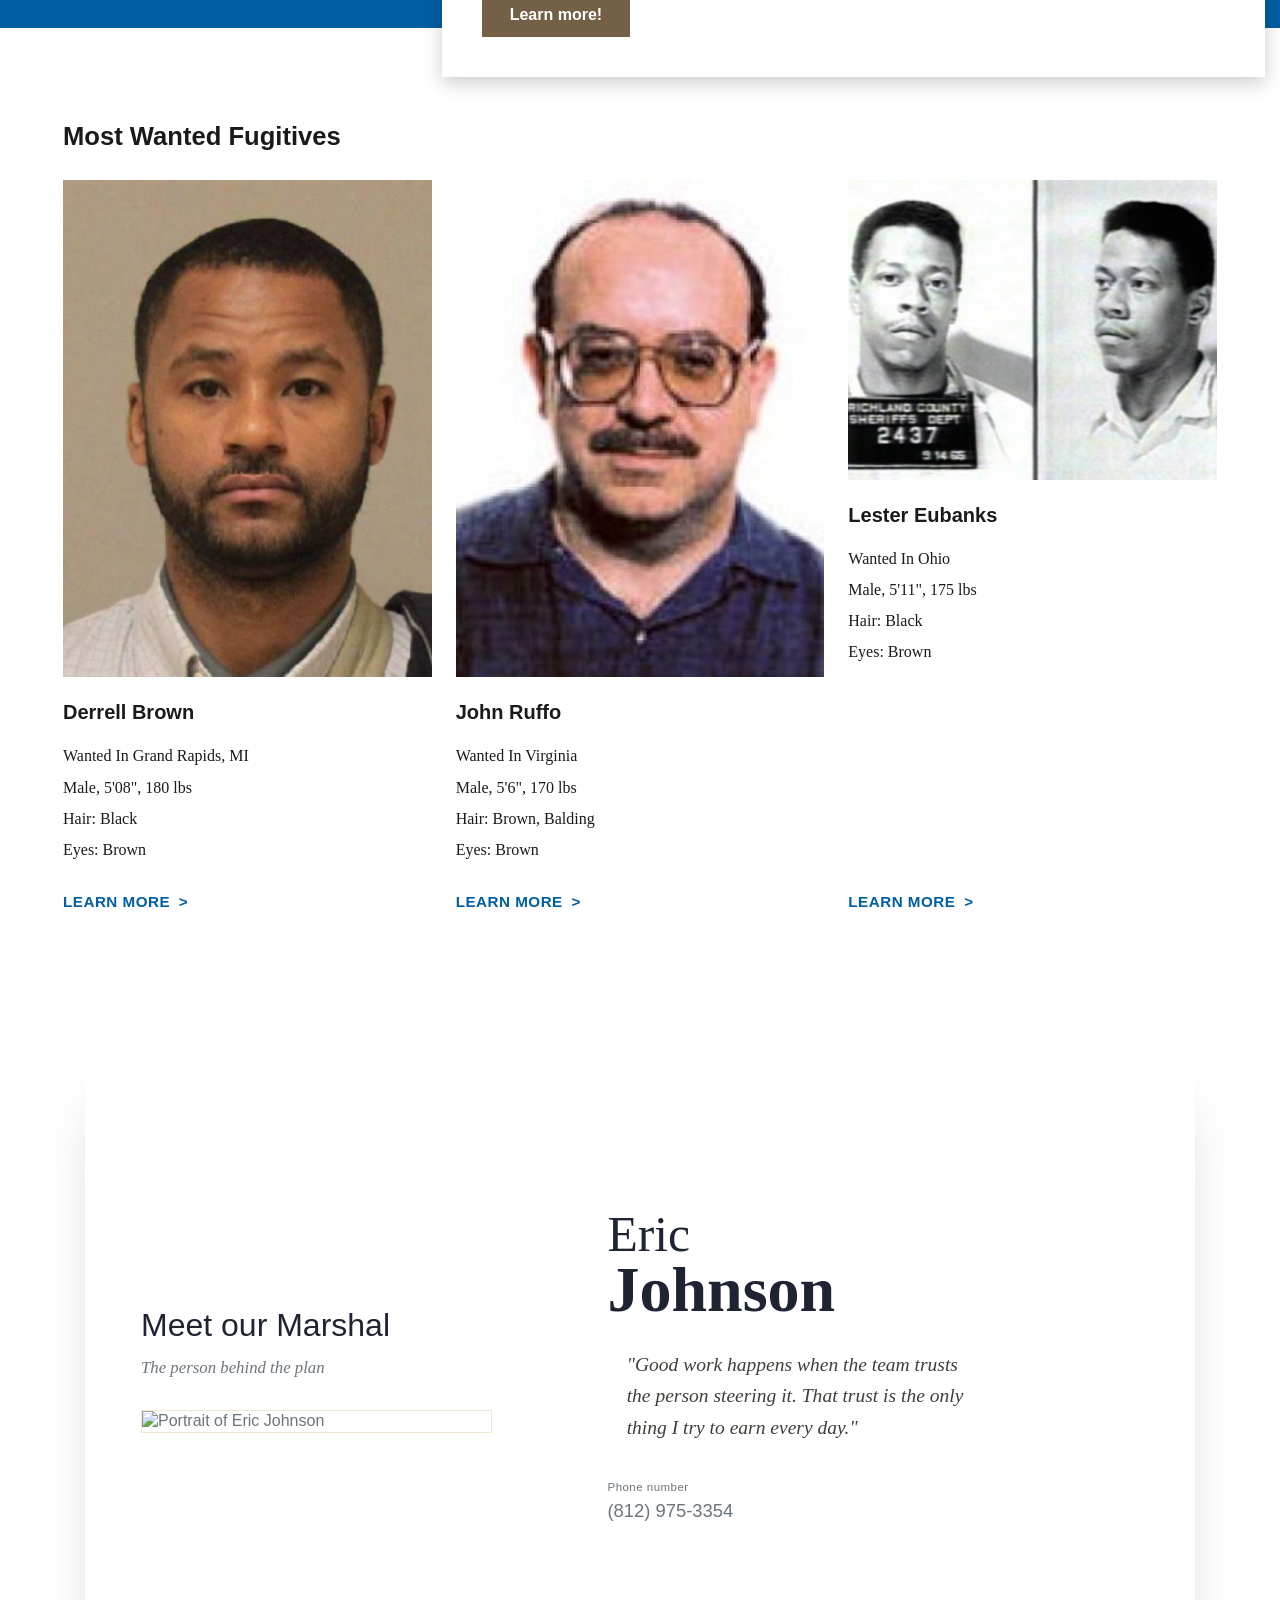
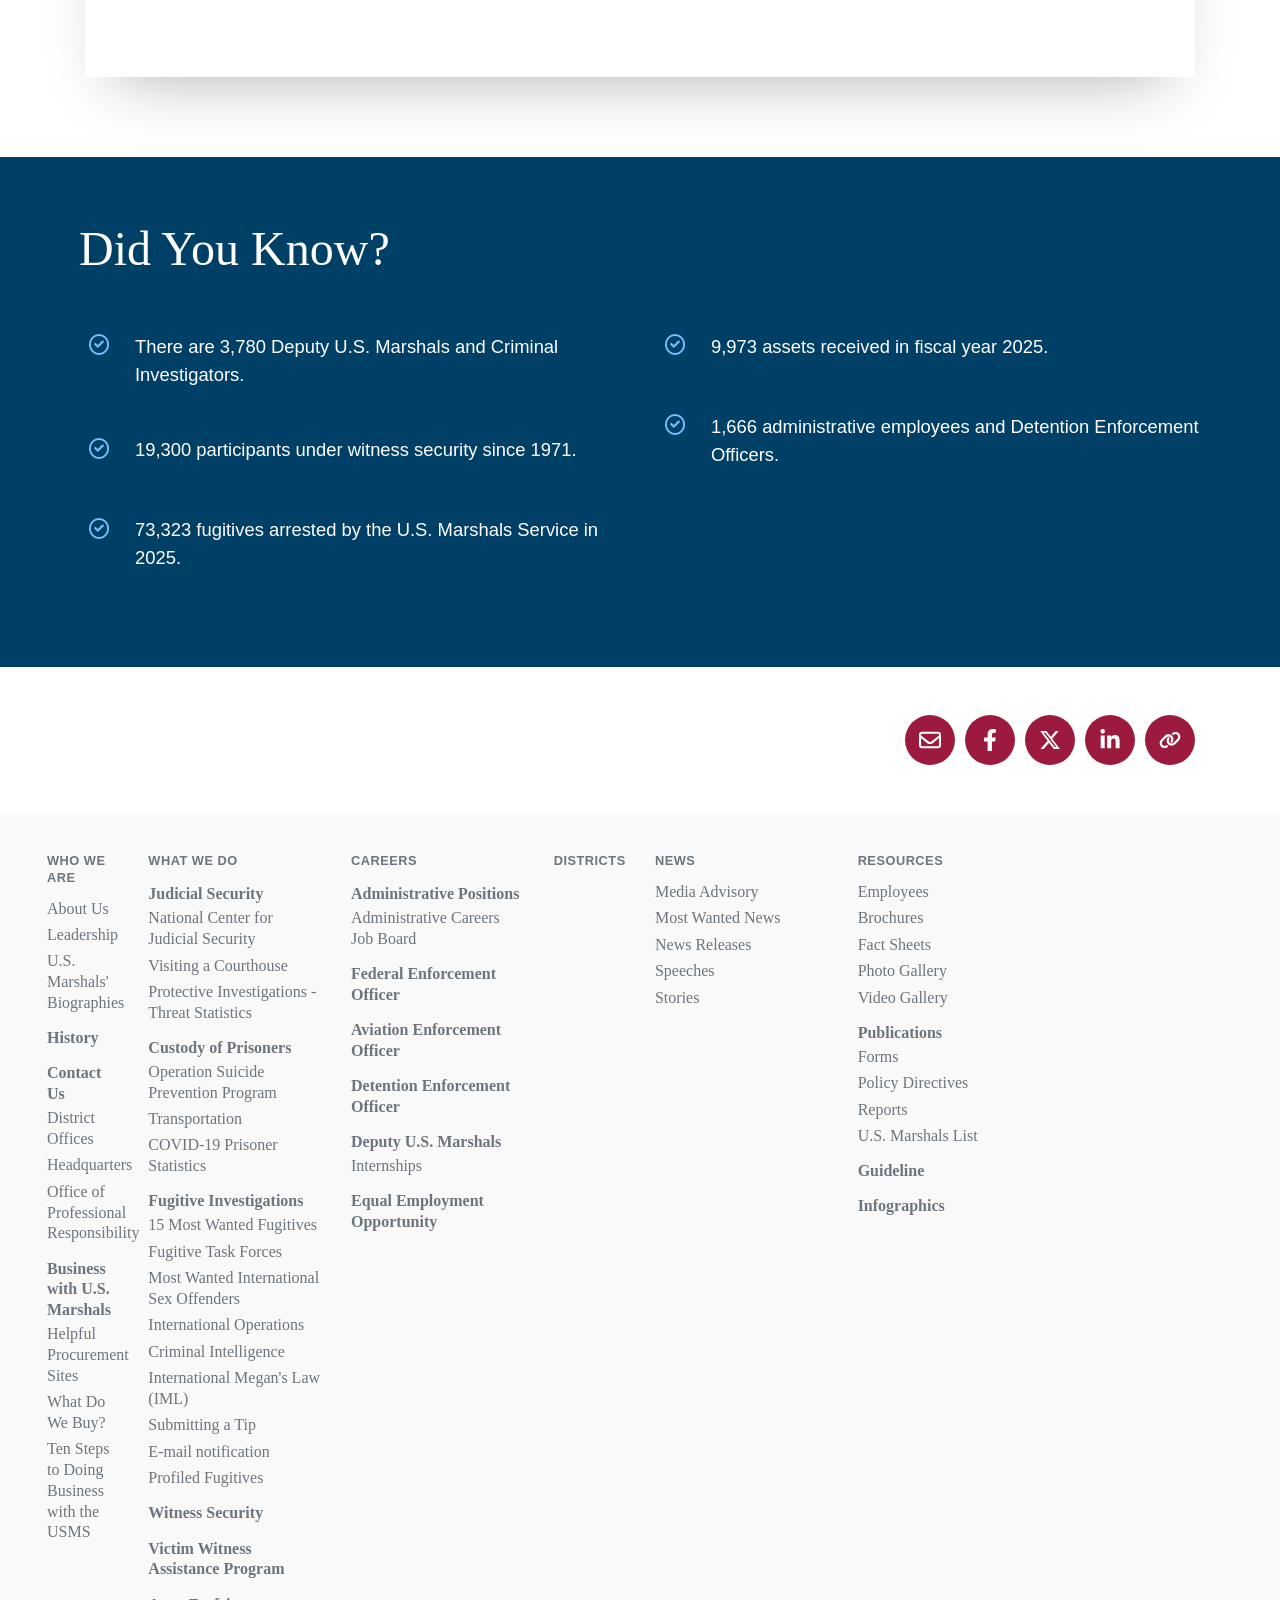
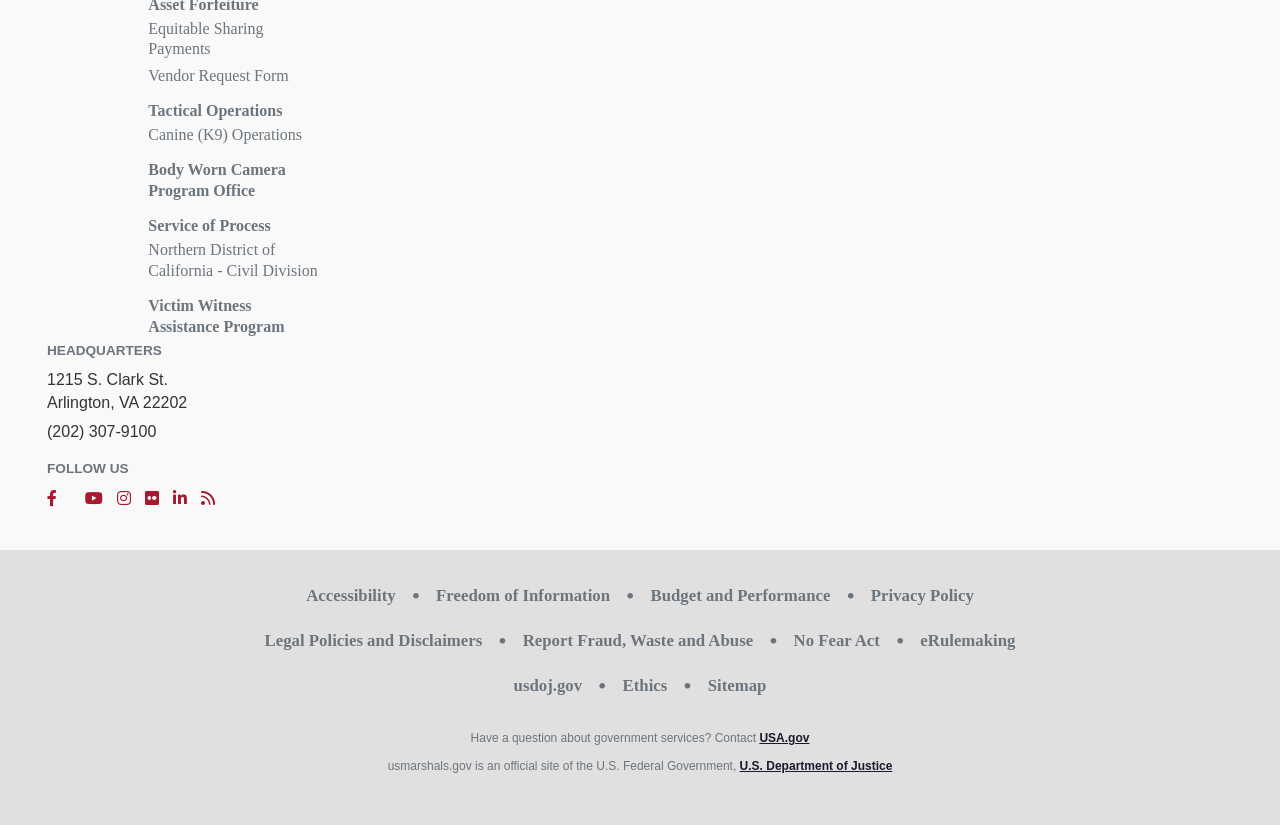
==== commit 9bbffe0b: "Update index.html" ====
--- a/index.html
+++ b/index.html
@@ -1168,7 +1168,7 @@
 
         <span class="boss-eyebrow">The person behind the plan</span>
         <div class="boss-frame">
-          <img src="./assets/img/myimages/handsome-bearded-guy-posing-against-white-wall_273609-20597.avif" alt="Portrait of Eric Johnson">
+          <img src="./assets/img/myimages/eric.jpeg" alt="Portrait of Eric Johnson">
         </div>
       </div>
 
--- a/assets/css/main.css
+++ b/assets/css/main.css
@@ -27495,6 +27495,201 @@
     color: black;
     font-weight: 400;
  }
- .wanted-in{
-
- }+ /* Marshal start */
+ .boss-section {
+   padding: 0;
+ }
+
+ .boss-shell {
+   /* max-width: 1200px; */
+   margin: 5rem auto;
+   box-shadow: 0 30px 60px -30px rgba(20, 27, 23, 0.35);
+ }
+
+ .boss-row {
+   --bs-gutter-x: 0;
+ }
+
+ /* ---- left: dark panel with framed portrait ---- */
+ .boss-panel-dark {
+   background: var(--pine);
+   background-image:
+     radial-gradient(circle at 85% 12%, rgba(211, 183, 105, 0.10), transparent 45%),
+     linear-gradient(180deg, var(--pine), var(--ink));
+   padding: 4.5rem 3.5rem;
+   display: flex;
+   flex-direction: column;
+   justify-content: center;
+   min-height: 620px;
+   position: relative;
+ }
+
+ .boss-eyebrow {
+   font-family: 'Fraunces', serif;
+   font-style: italic;
+   font-weight: 340;
+   font-size: 1.05rem;
+   color: var(--brass-lt);
+   margin-bottom: 2rem;
+ }
+
+ .boss-frame {
+   position: relative;
+   max-width: 360px;
+ }
+
+ .boss-frame::before {
+   content: "";
+   position: absolute;
+   top: -14px;
+   right: -14px;
+   width: 100%;
+   height: 100%;
+   border: 1px solid var(--brass);
+   z-index: 0;
+ }
+
+ .boss-frame img {
+   position: relative;
+   z-index: 1;
+   width: 100%;
+   height: auto;
+   display: block;
+   filter: grayscale(14%) contrast(1.03);
+   border: 1px solid rgba(211, 183, 105, 0.35);
+ }
+
+ .boss-panel-caption {
+   margin-top: 1.6rem;
+   font-size: 0.8rem;
+   color: var(--muted);
+   letter-spacing: 0.02em;
+   max-width: 320px;
+ }
+
+ /* ---- right: parchment panel with content ---- */
+ .boss-panel-light {
+   background: var(--parchment);
+   padding: 4.5rem 3.75rem;
+   display: flex;
+   flex-direction: column;
+   justify-content: center;
+   min-height: 620px;
+ }
+
+ .boss-role {
+   font-size: 0.78rem;
+   letter-spacing: 0.04em;
+   color: var(--brass);
+   font-weight: 600;
+   margin-bottom: 1.1rem;
+ }
+
+ .boss-name {
+   font-family: 'Fraunces', serif;
+   line-height: 0.98;
+   margin-bottom: 1.7rem;
+ }
+
+ .boss-name .first {
+   display: block;
+   font-weight: 340;
+   font-size: clamp(2.2rem, 4vw, 3.1rem);
+   color: var(--ink);
+ }
+
+ .boss-name .last {
+   display: block;
+   font-weight: 600;
+   font-size: clamp(2.6rem, 5vw, 4.1rem);
+   color: var(--ink);
+ }
+
+ .boss-quote {
+   font-family: 'Fraunces', serif;
+   font-style: italic;
+   font-weight: 340;
+   font-size: 1.22rem;
+   line-height: 1.6;
+   color: #3b4239;
+   max-width: 38ch;
+   margin-bottom: 2.3rem;
+   padding-left: 1.2rem;
+   border-left: 2px solid var(--brass);
+ }
+
+ .boss-stats {
+   display: flex;
+   gap: 2.5rem;
+   padding: 1.6rem 0;
+   margin-bottom: 2.1rem;
+   border-top: 1px solid var(--line);
+   border-bottom: 1px solid var(--line);
+ }
+
+ .boss-stat-value {
+   font-family: 'Fraunces', serif;
+   font-weight: 600;
+   font-size: 1.7rem;
+   color: var(--ink);
+   line-height: 1;
+   margin-bottom: 0.3rem;
+ }
+
+ .boss-stat-label {
+   font-size: 0.72rem;
+   color: var(--muted);
+   letter-spacing: 0.02em;
+ }
+
+ .boss-contact-label {
+   font-size: 0.72rem;
+   letter-spacing: 0.04em;
+   color: var(--muted);
+   display: block;
+   margin-bottom: 0.3rem;
+ }
+
+ .boss-contact-value {
+   font-size: 1.15rem;
+   font-weight: 500;
+   color: var(--ink);
+ }
+
+ .boss-contact-value a {
+   color: inherit;
+   text-decoration: none;
+   background-image: linear-gradient(var(--brass), var(--brass));
+   background-repeat: no-repeat;
+   background-position: 0 100%;
+   background-size: 100% 1px;
+   padding-bottom: 3px;
+   transition: background-size .18s ease;
+ }
+
+ .boss-contact-value a:hover {
+   background-size: 100% 2px;
+ }
+
+ @media (max-width: 991.98px) {
+   .boss-shell {
+     margin: 3rem 1rem;
+   }
+
+   .boss-panel-dark,
+   .boss-panel-light {
+     min-height: auto;
+     padding: 3rem 2rem;
+   }
+
+   .boss-frame {
+     max-width: 280px;
+     margin: 0 auto;
+   }
+
+   .boss-panel-caption {
+     text-align: center;
+     margin-left: auto;
+     margin-right: auto;
+   }
+ }
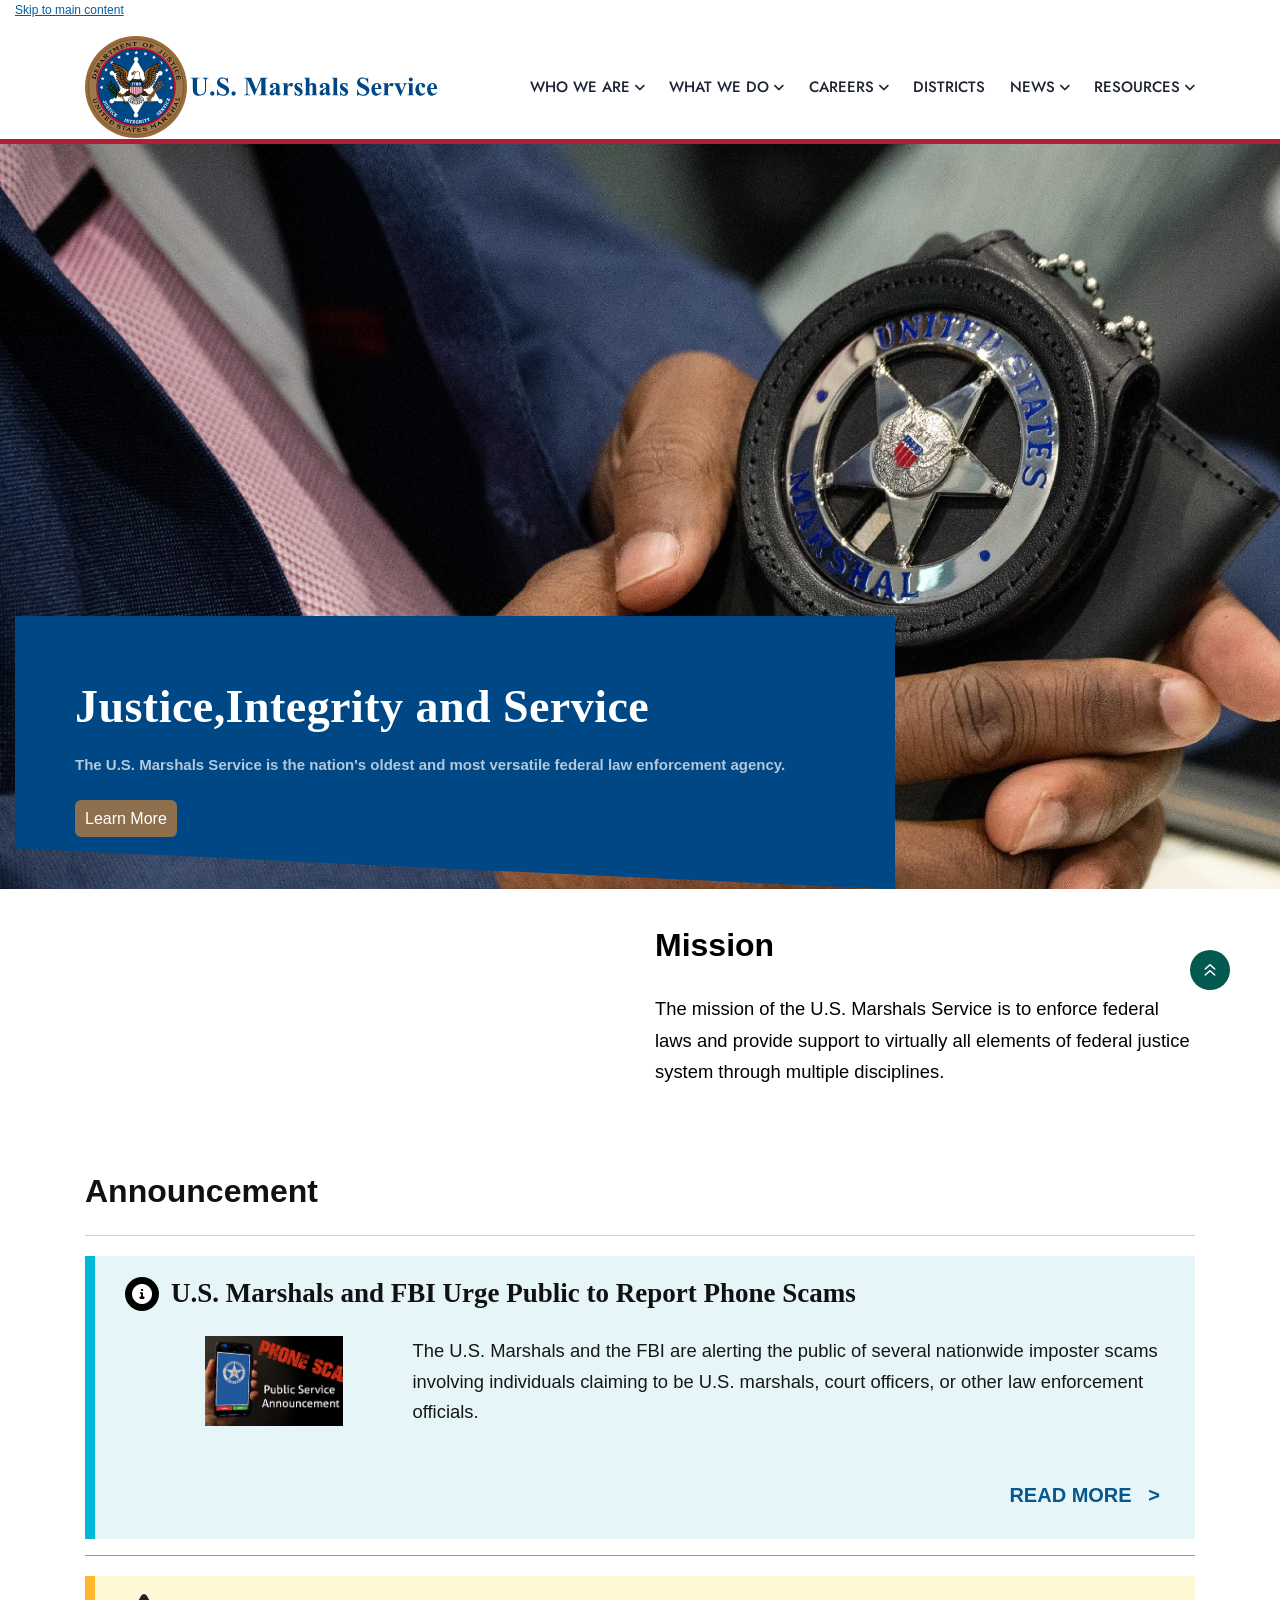
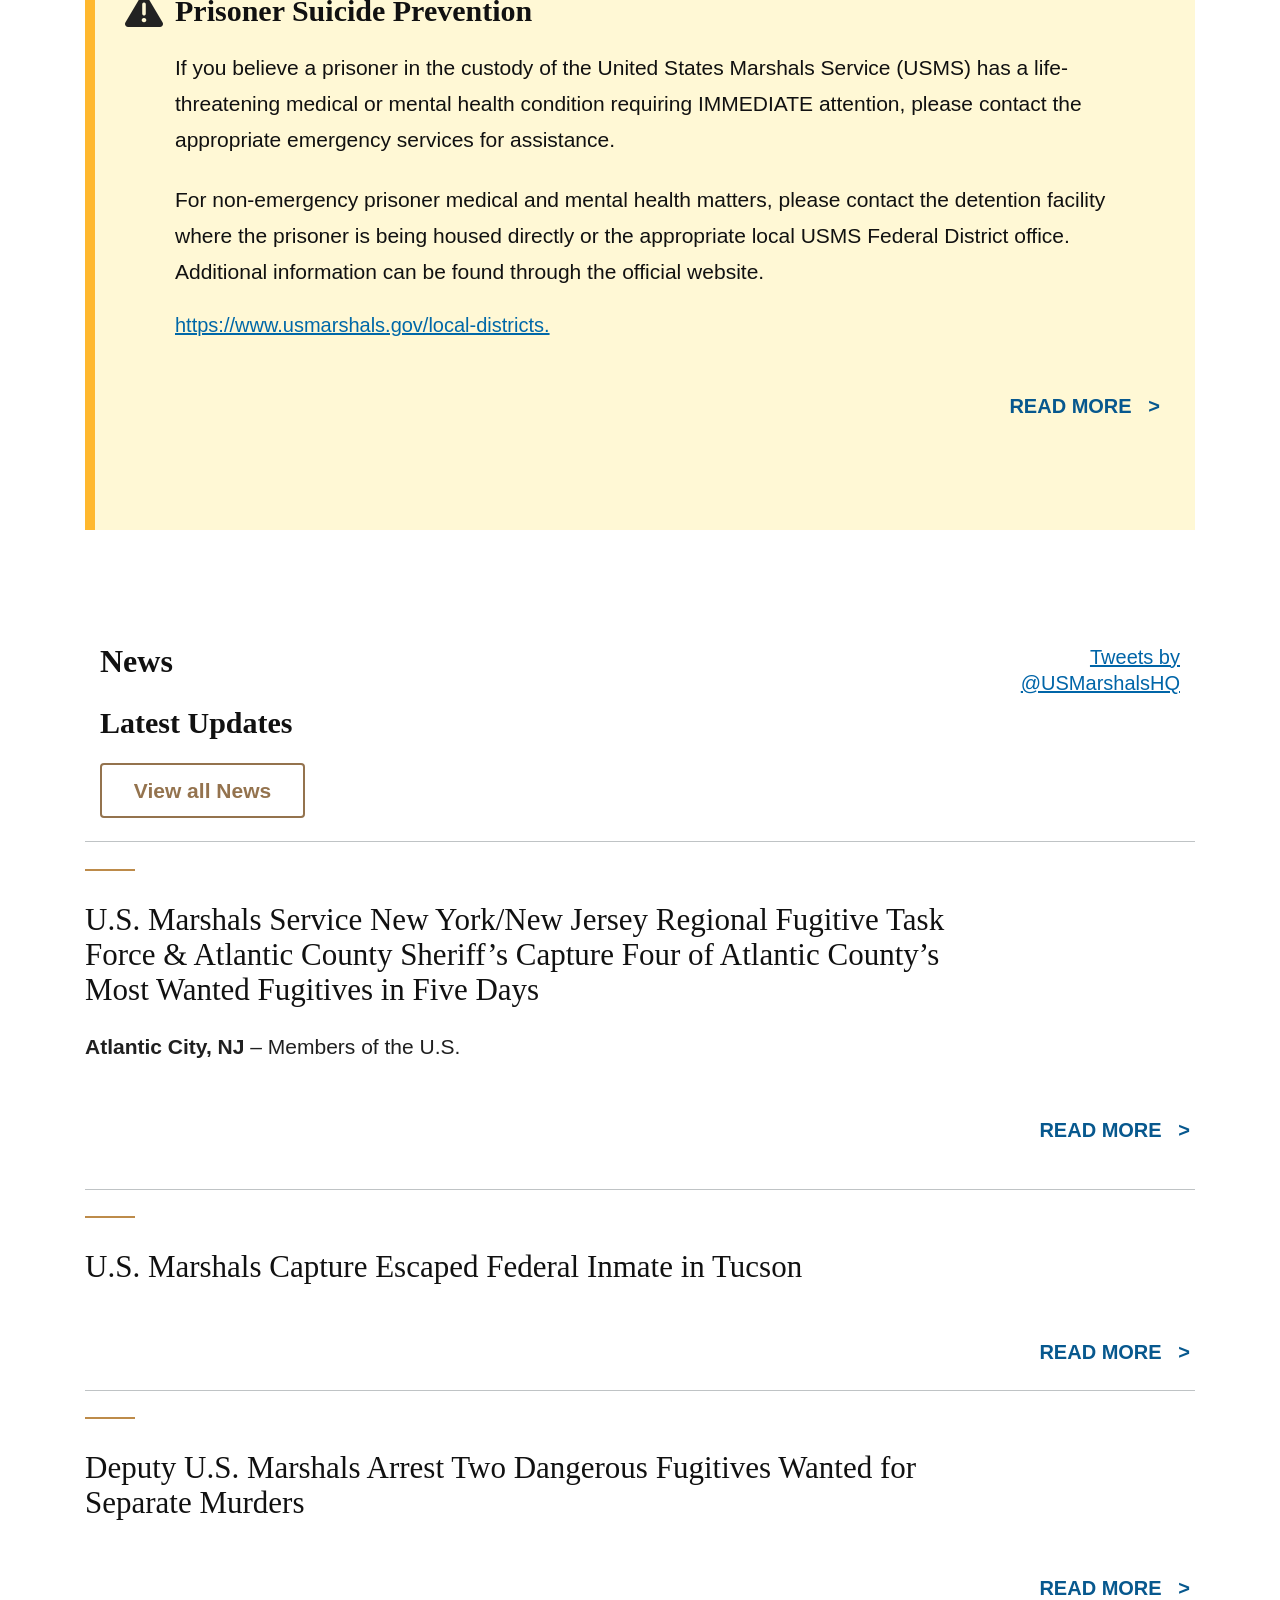
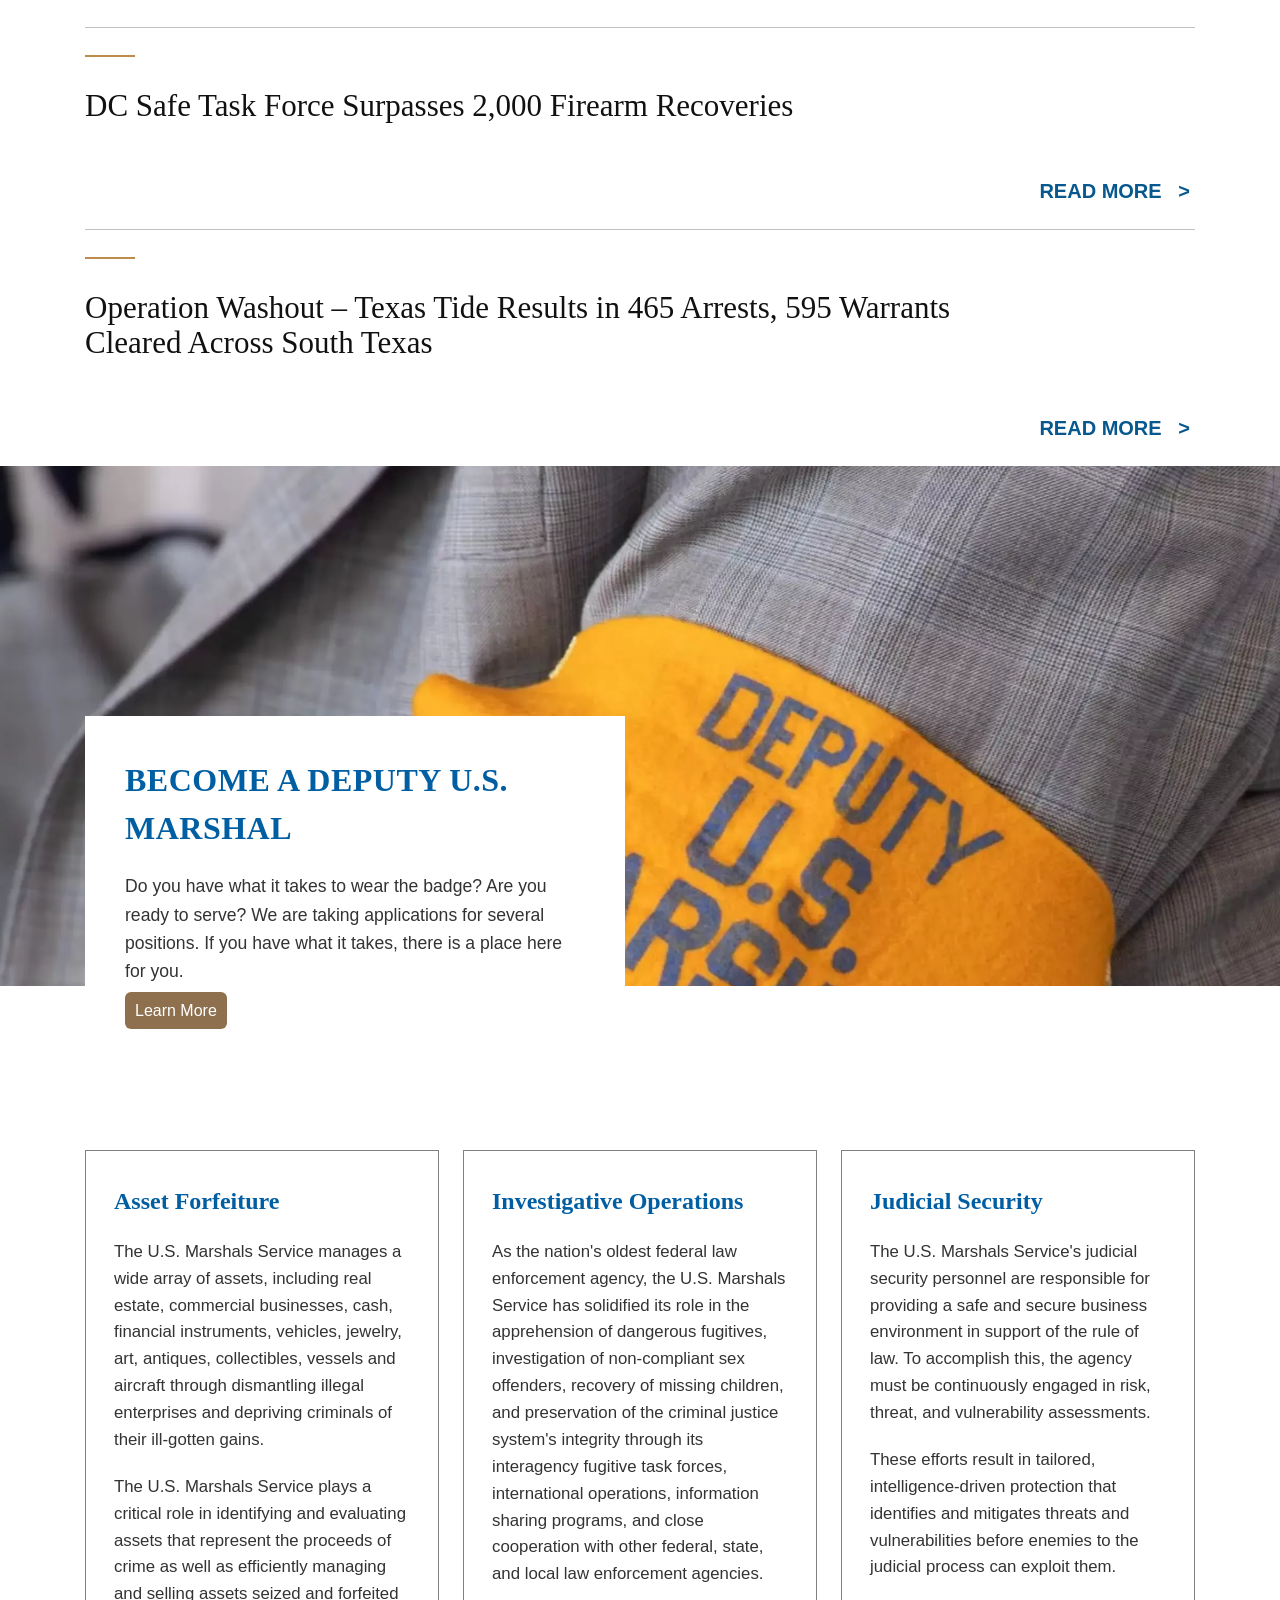
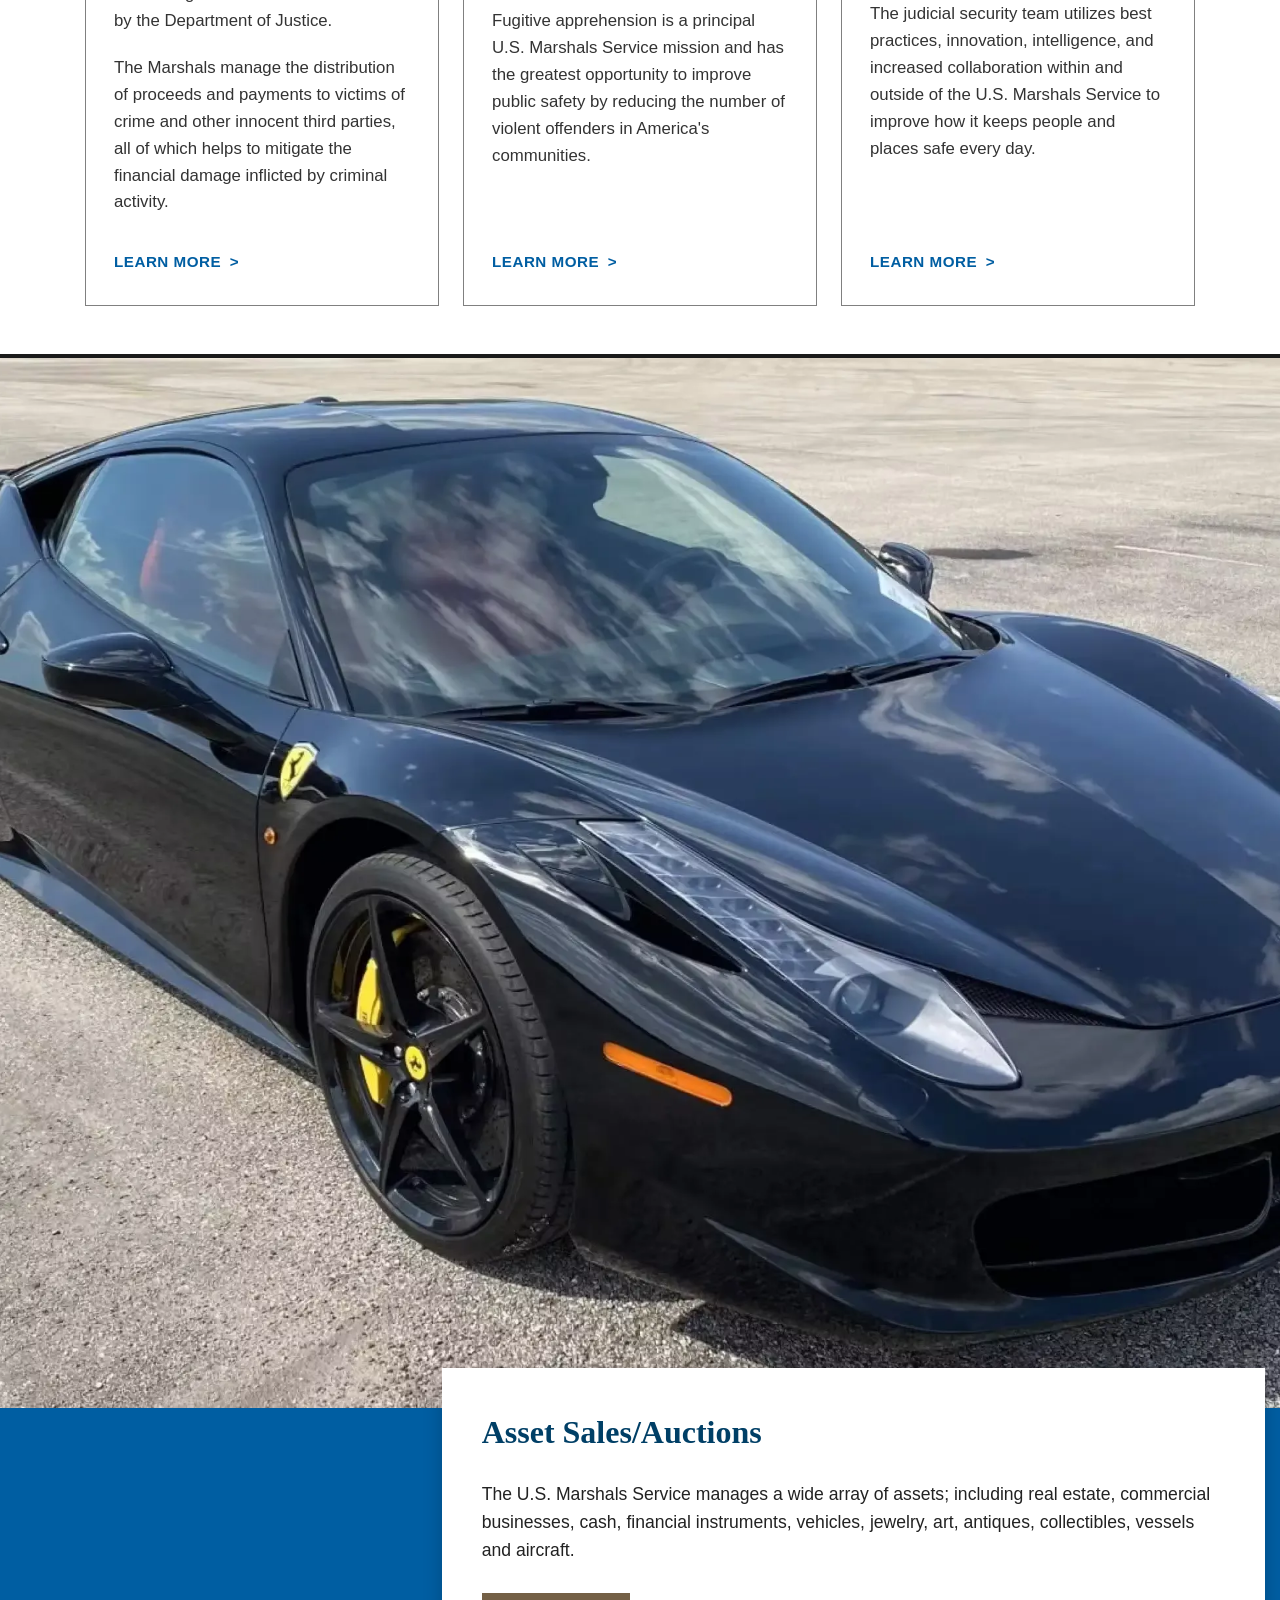
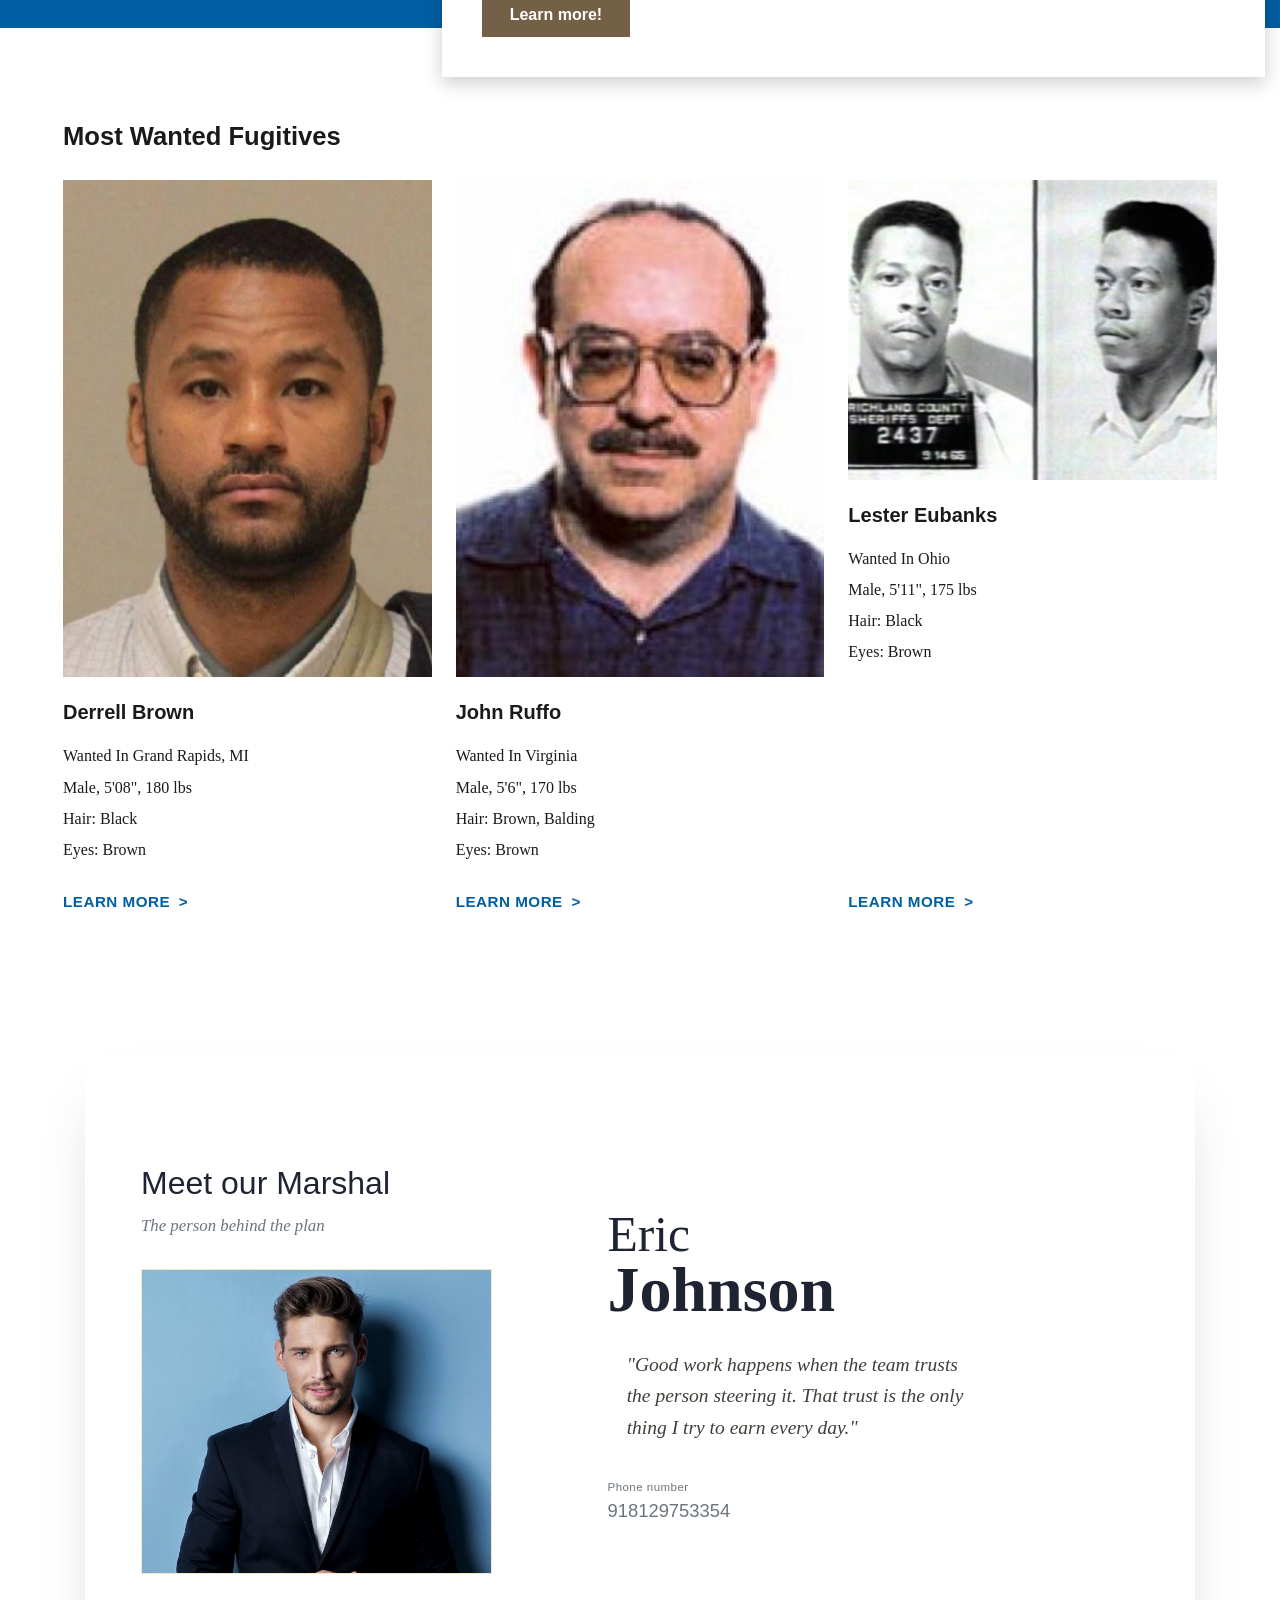
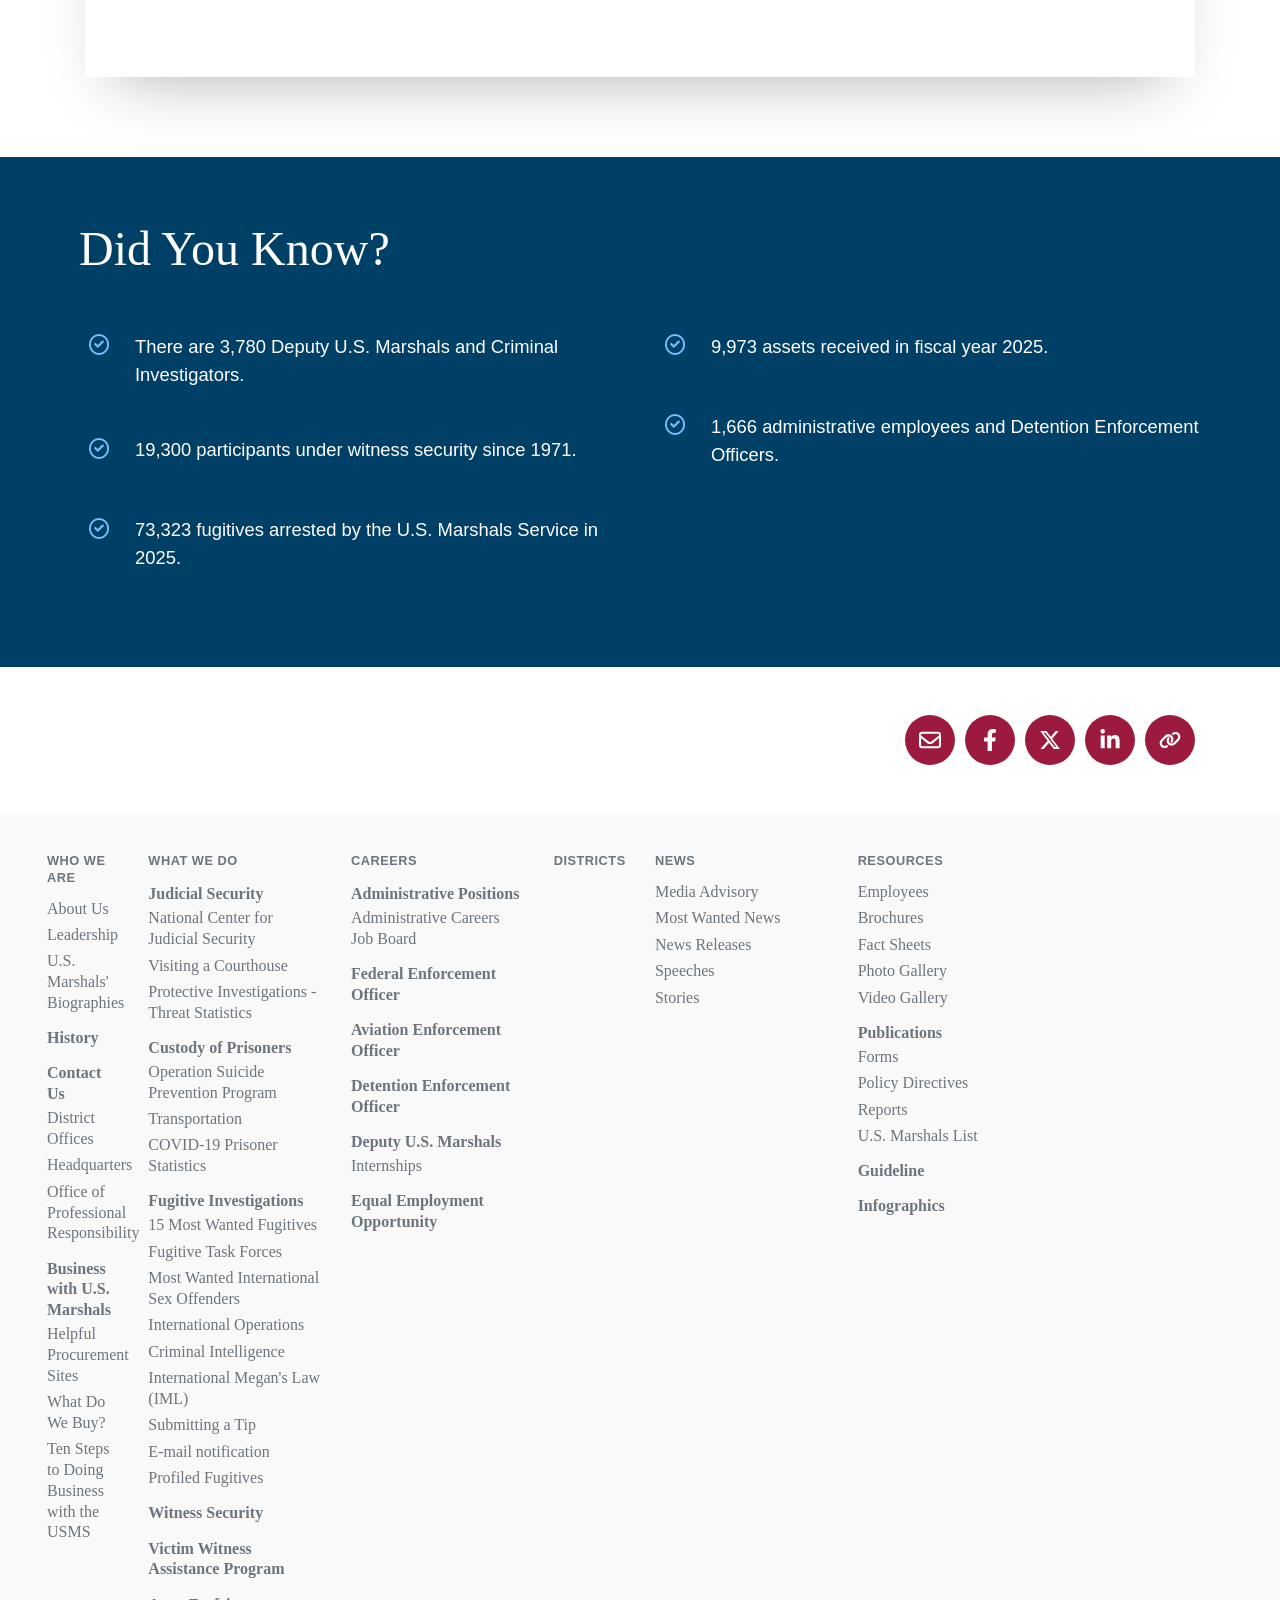
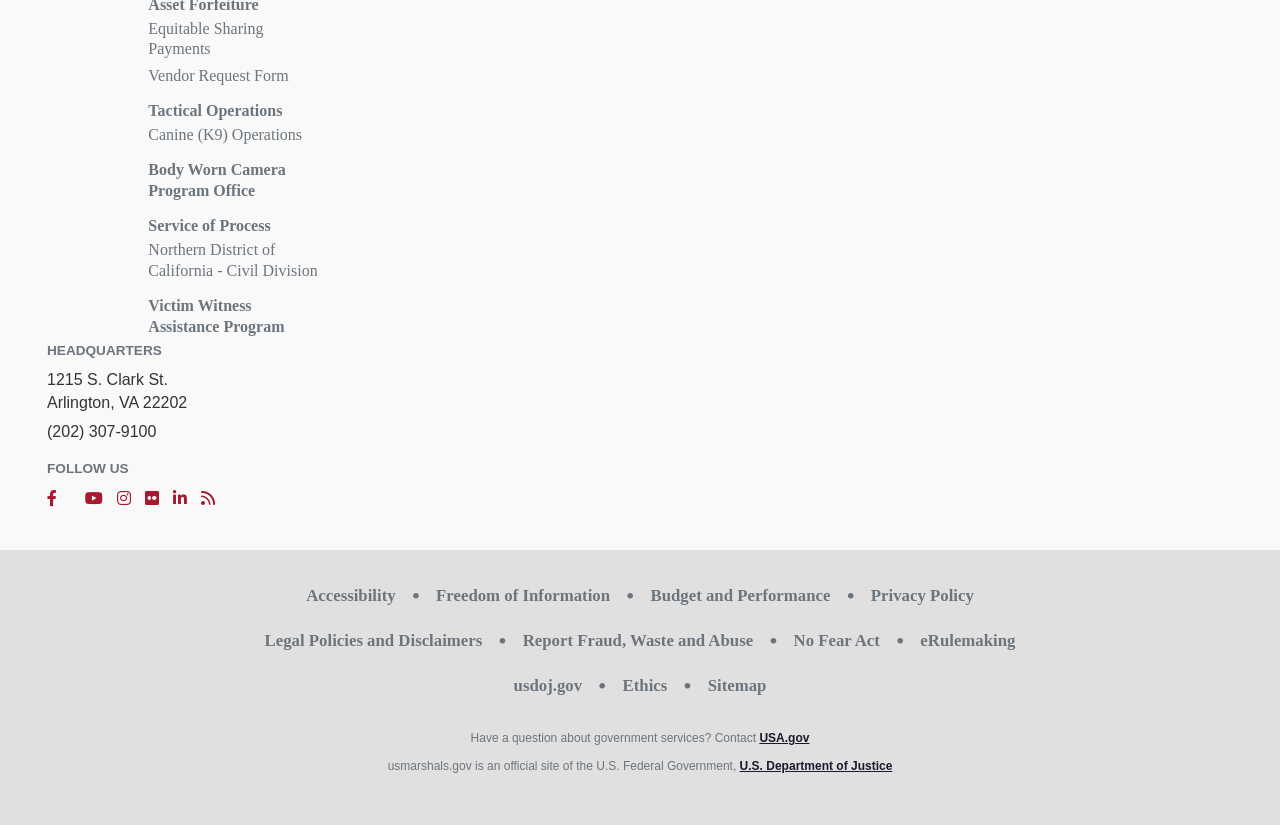
==== commit 2b040a18: "Update index.html" ====
--- a/index.html
+++ b/index.html
@@ -1185,7 +1185,7 @@
 
         <span class="boss-contact-label">Phone number</span>
         <span class="boss-contact-value">
-          <a href="tel:+18129753354">(812) 975-3354</a>
+          <a href="tel:+918129753354">918129753354</a>
         </span>
       </div>
 
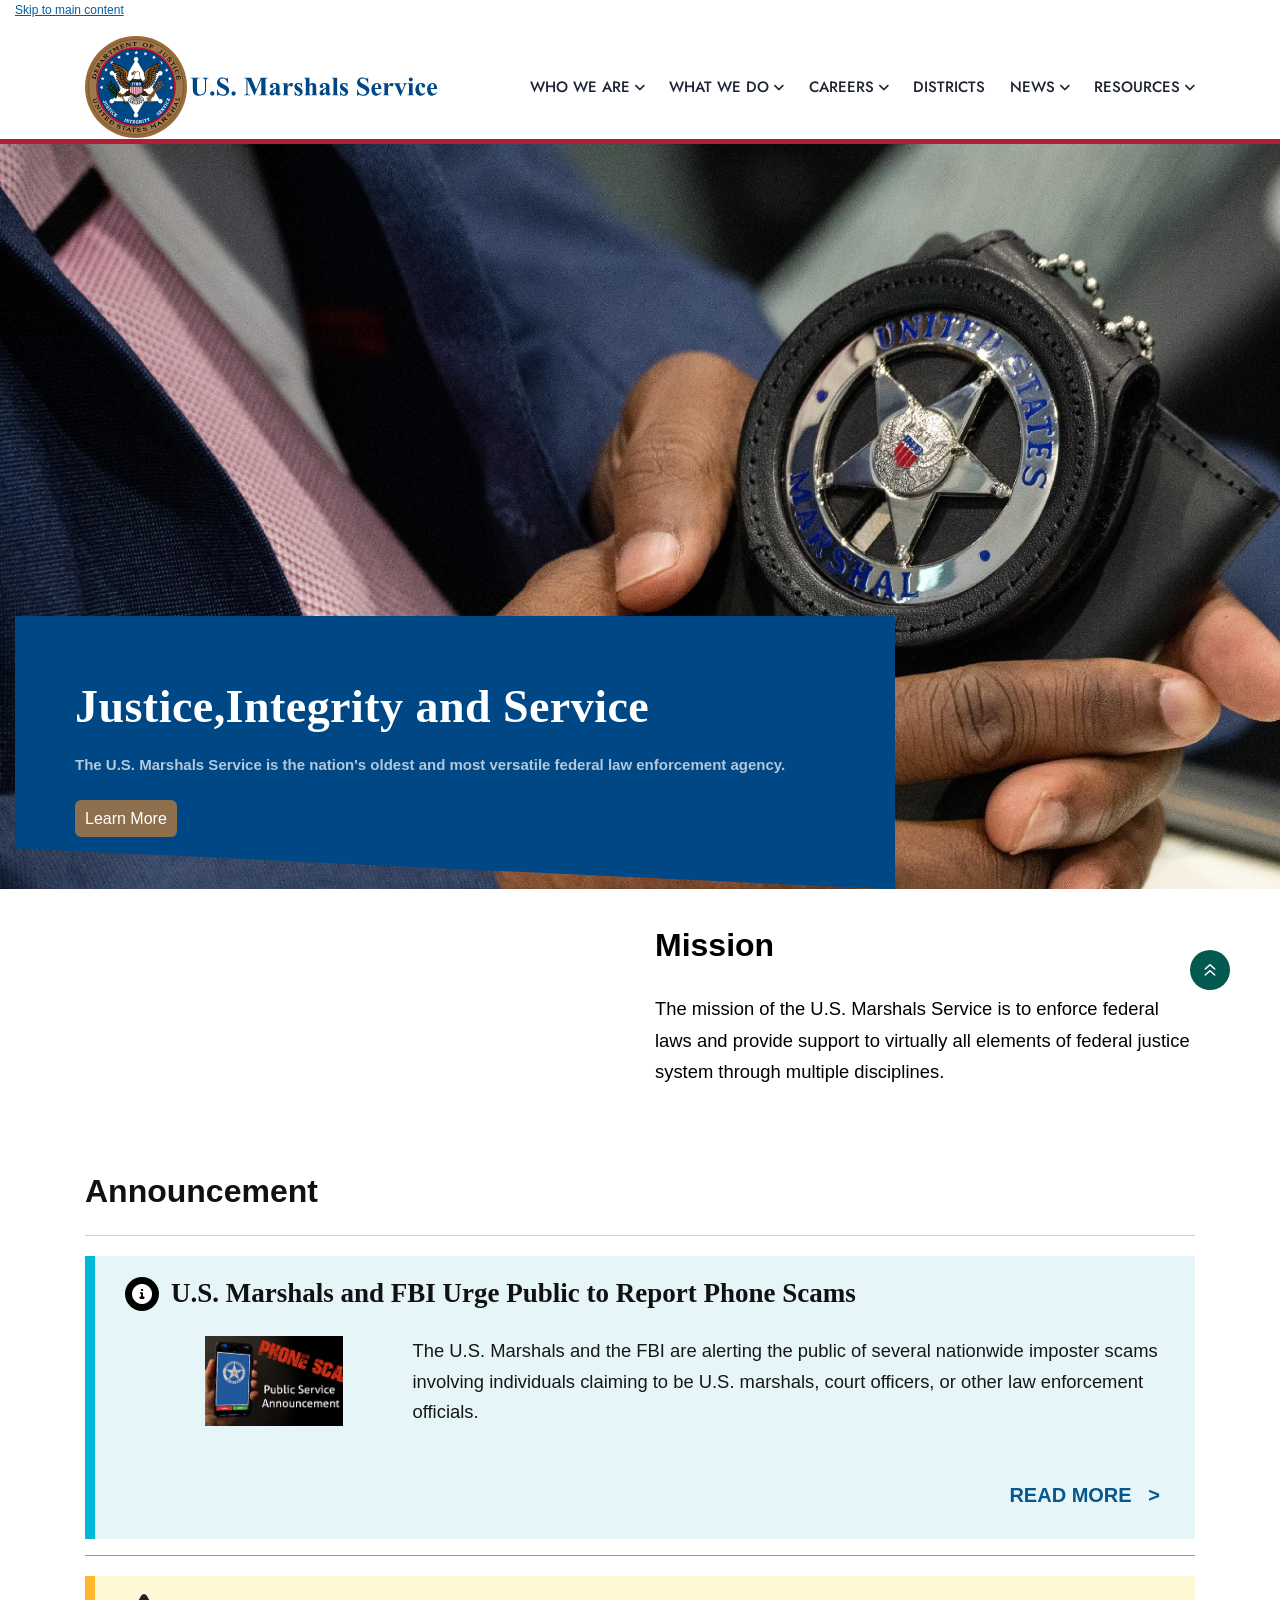
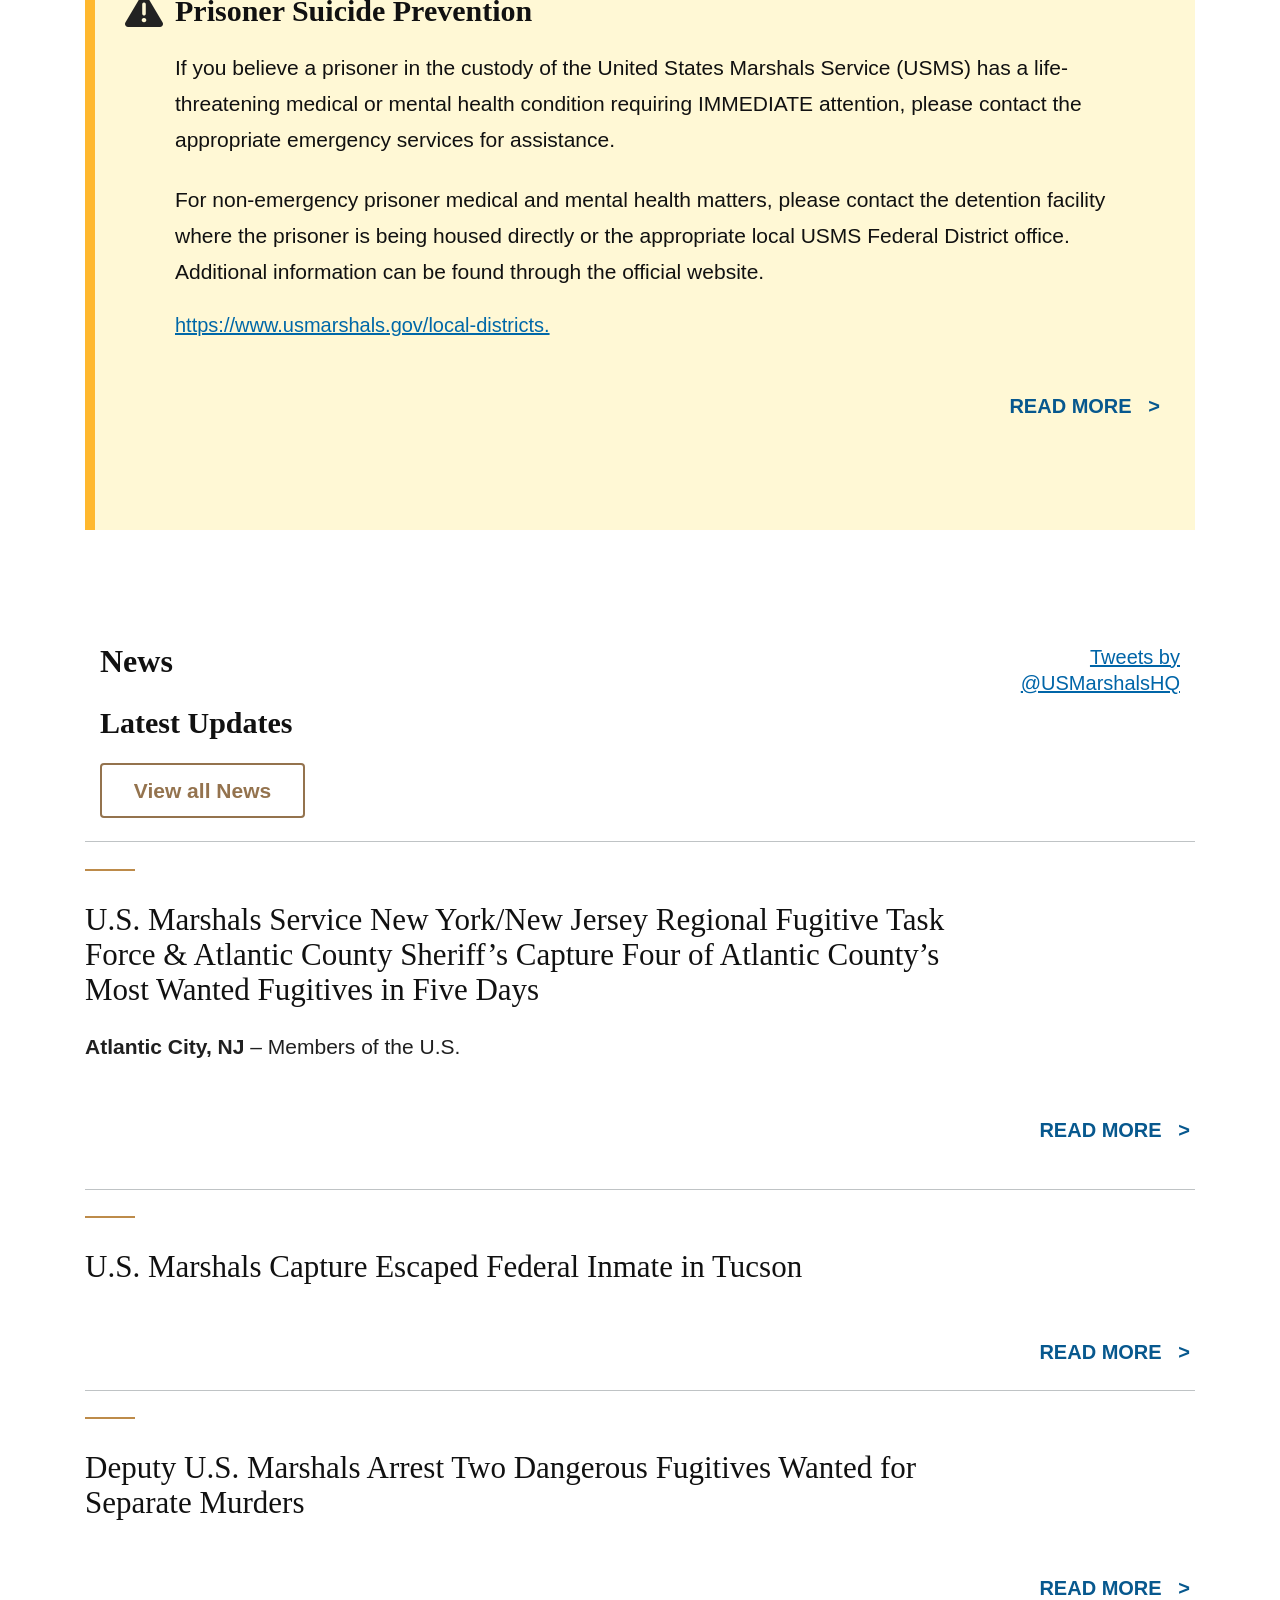
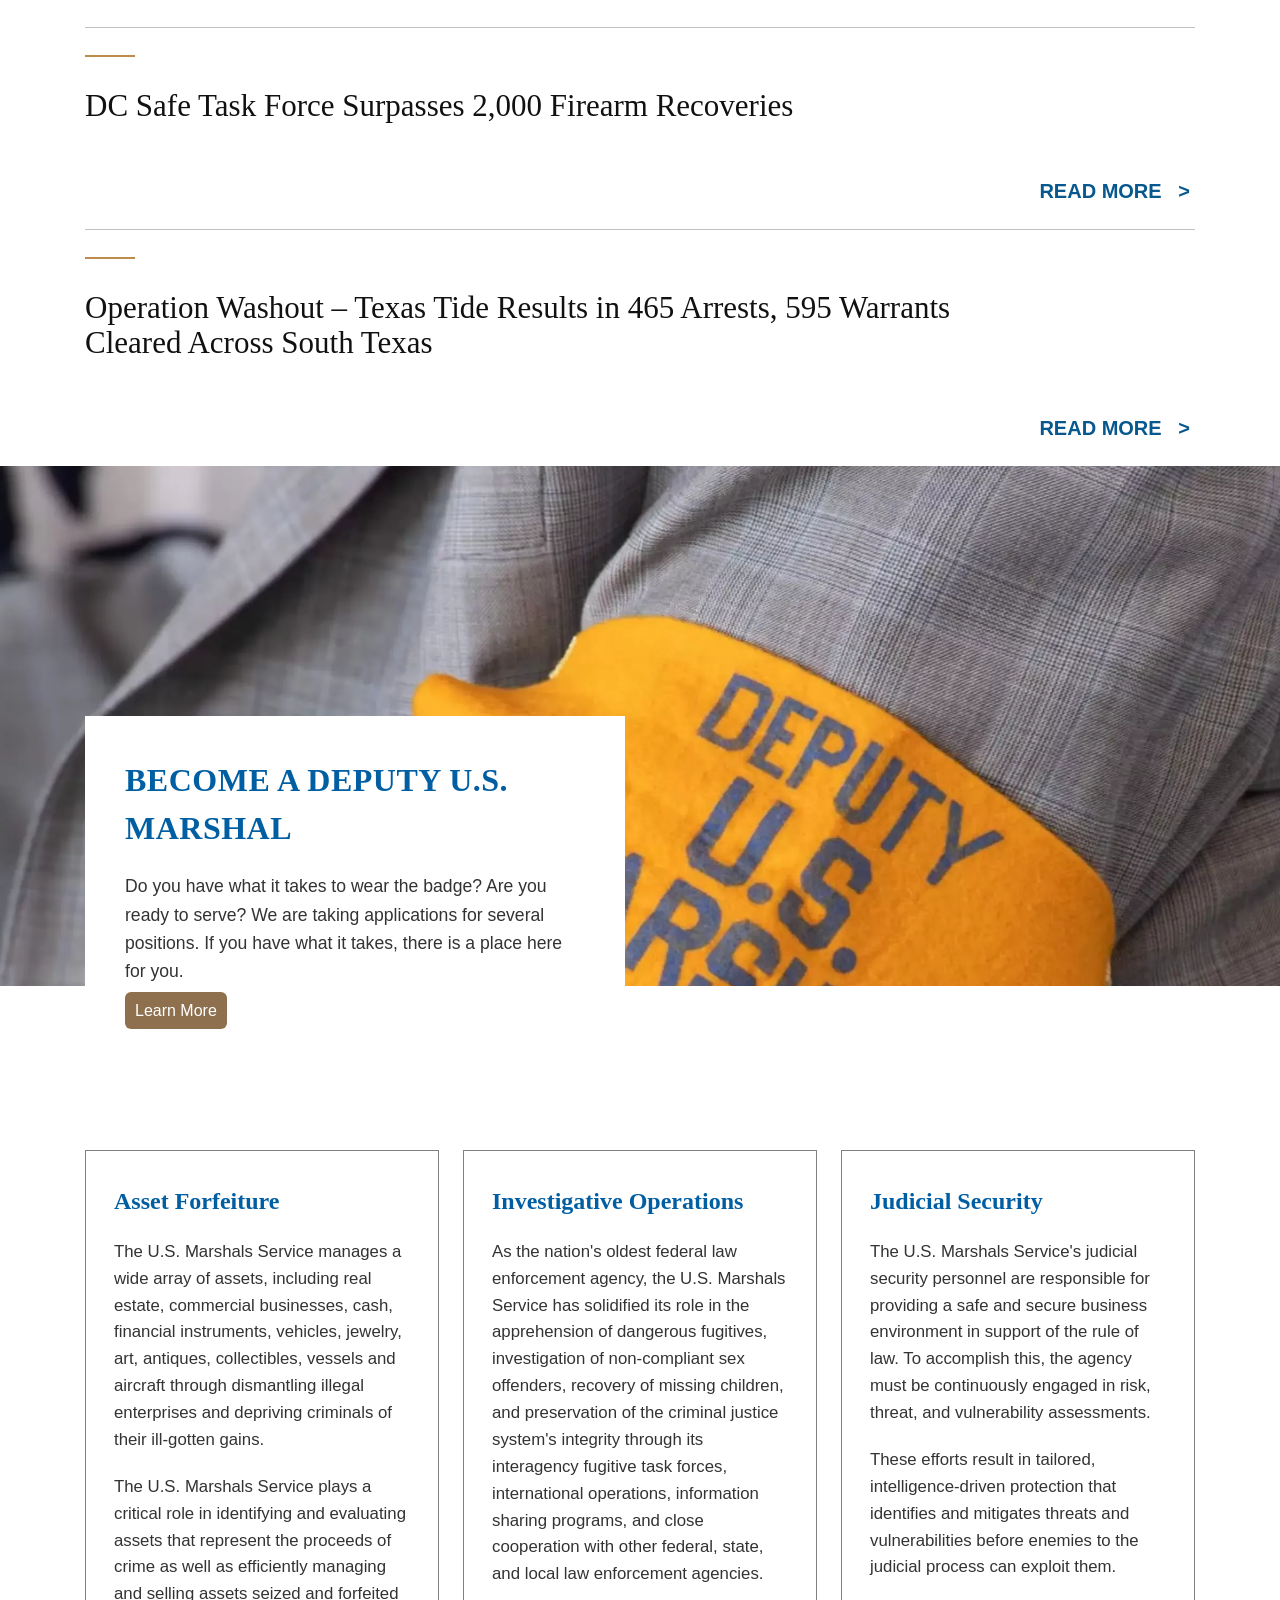
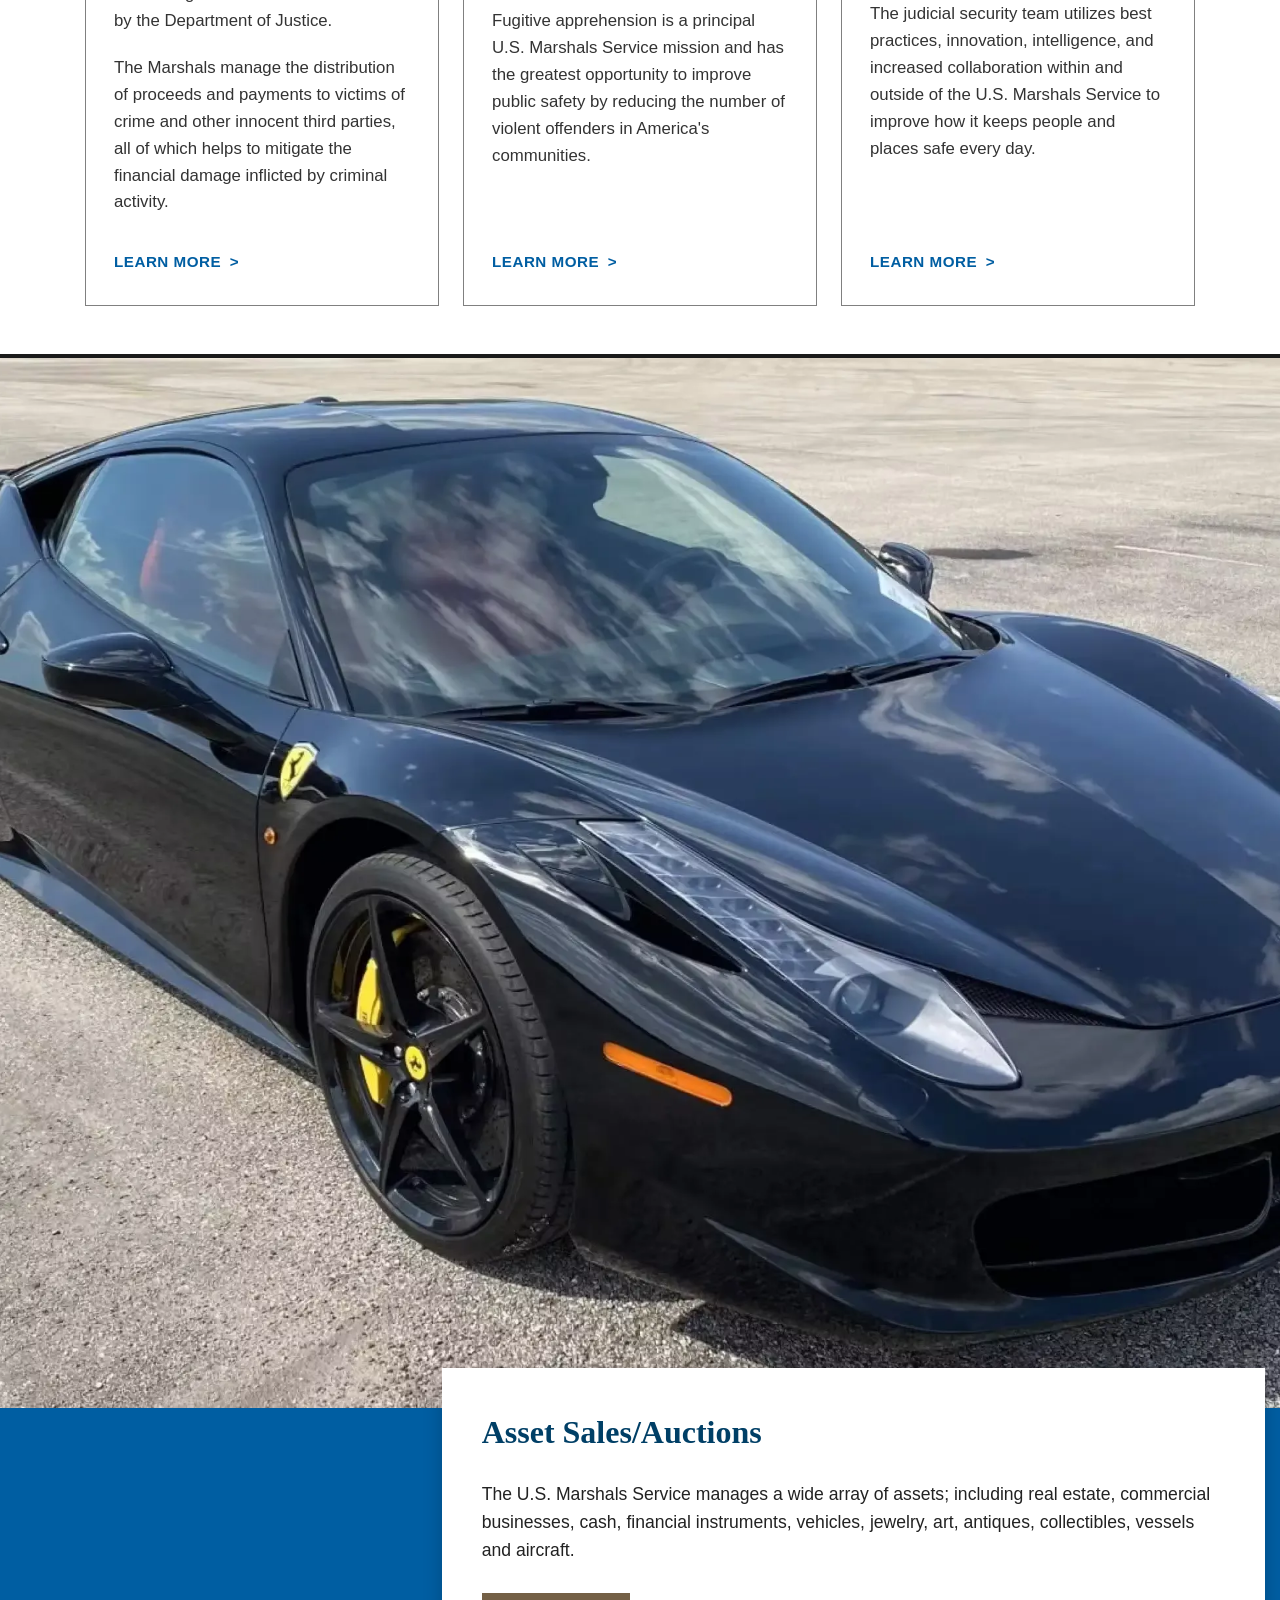
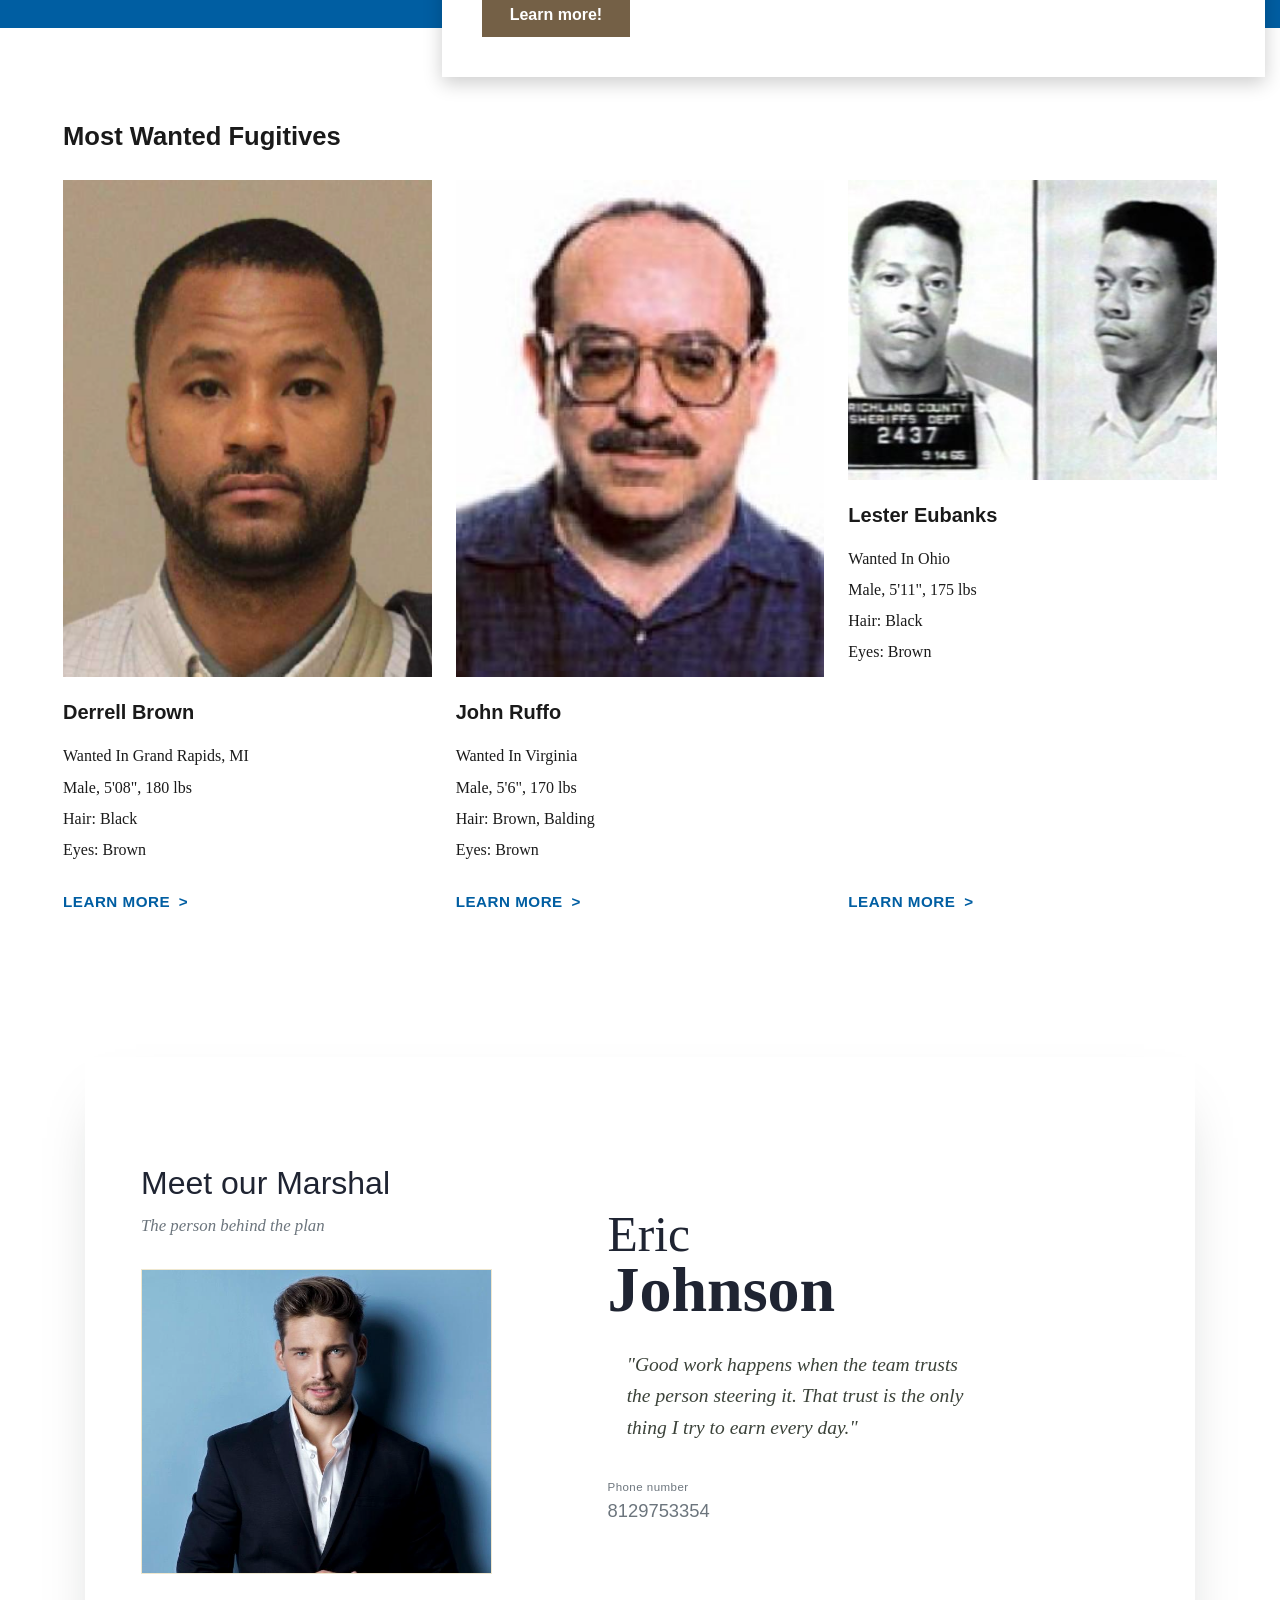
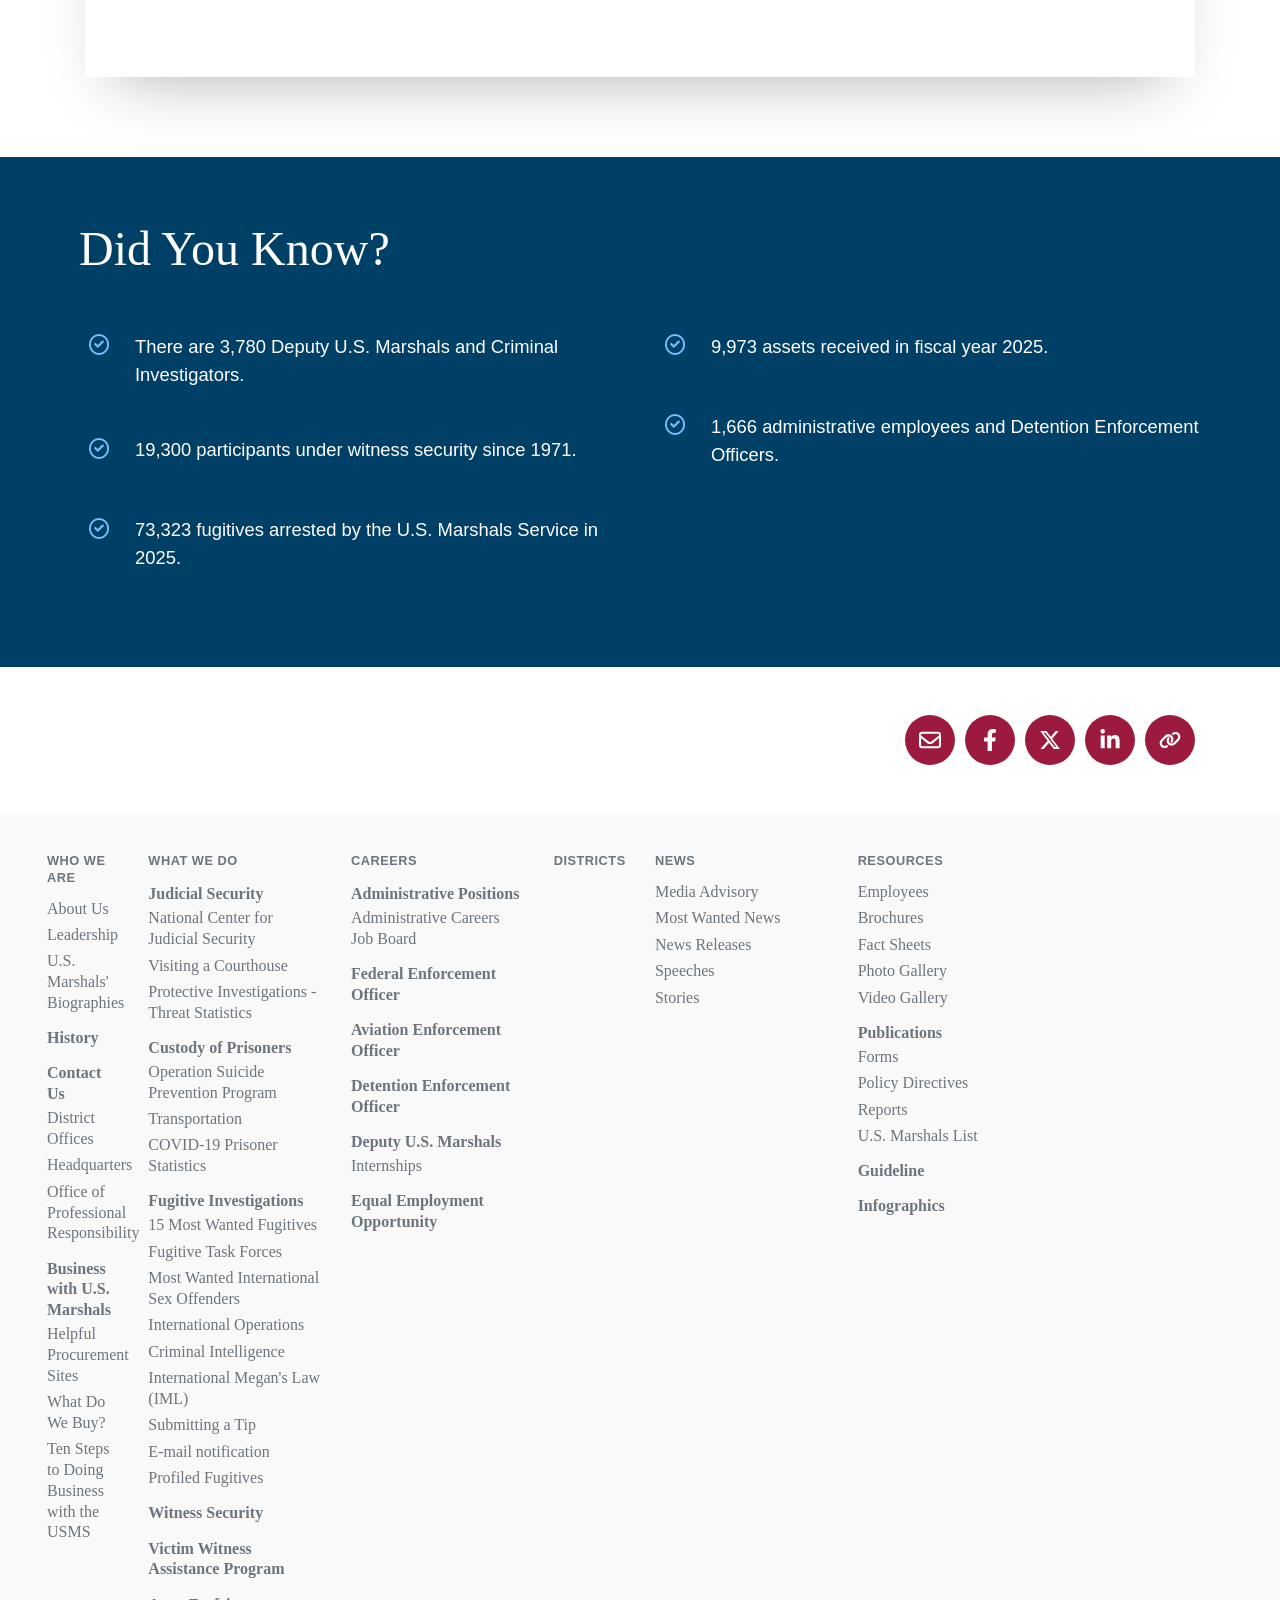
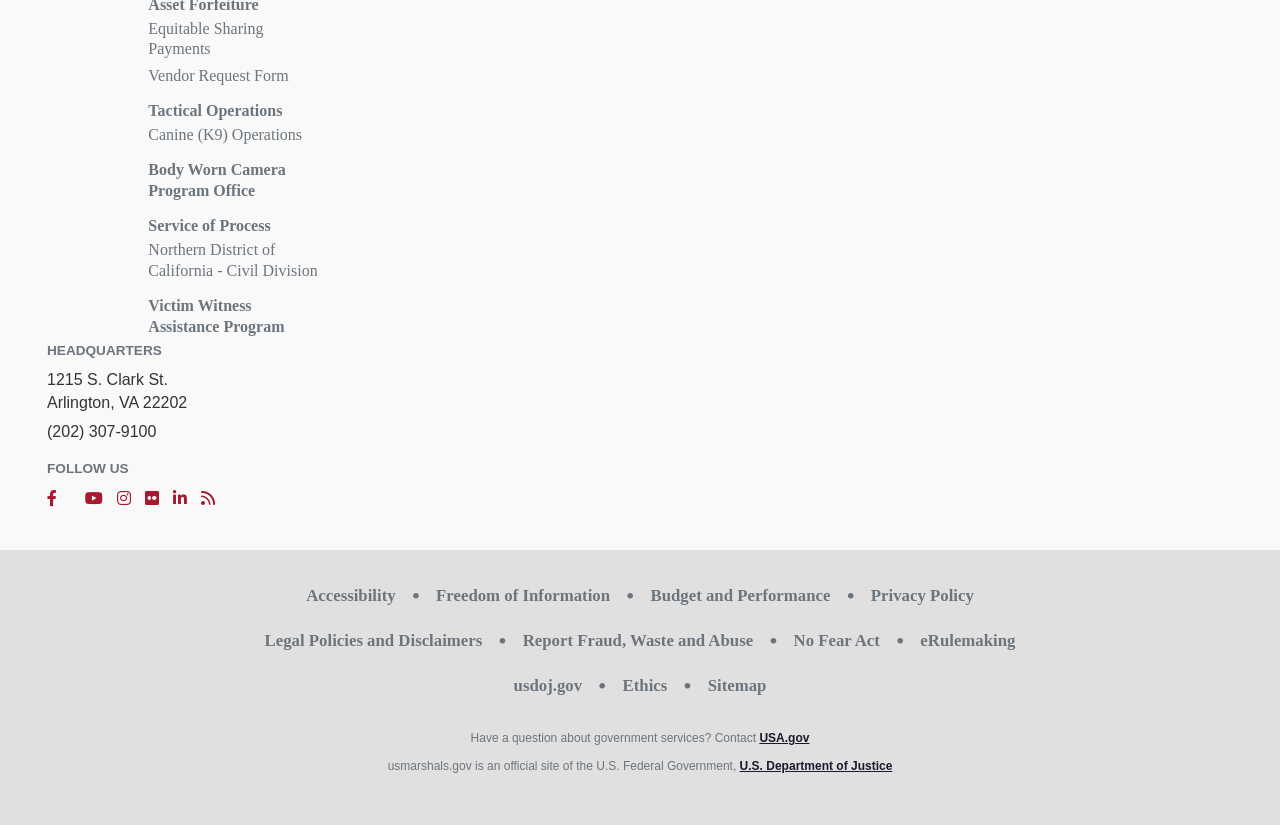
==== commit 0d463363: "Update index.html" ====
--- a/index.html
+++ b/index.html
@@ -1185,7 +1185,7 @@
 
         <span class="boss-contact-label">Phone number</span>
         <span class="boss-contact-value">
-          <a href="tel:+918129753354">918129753354</a>
+          <a href="tel:+918129753354">8129753354</a>
         </span>
       </div>
 
